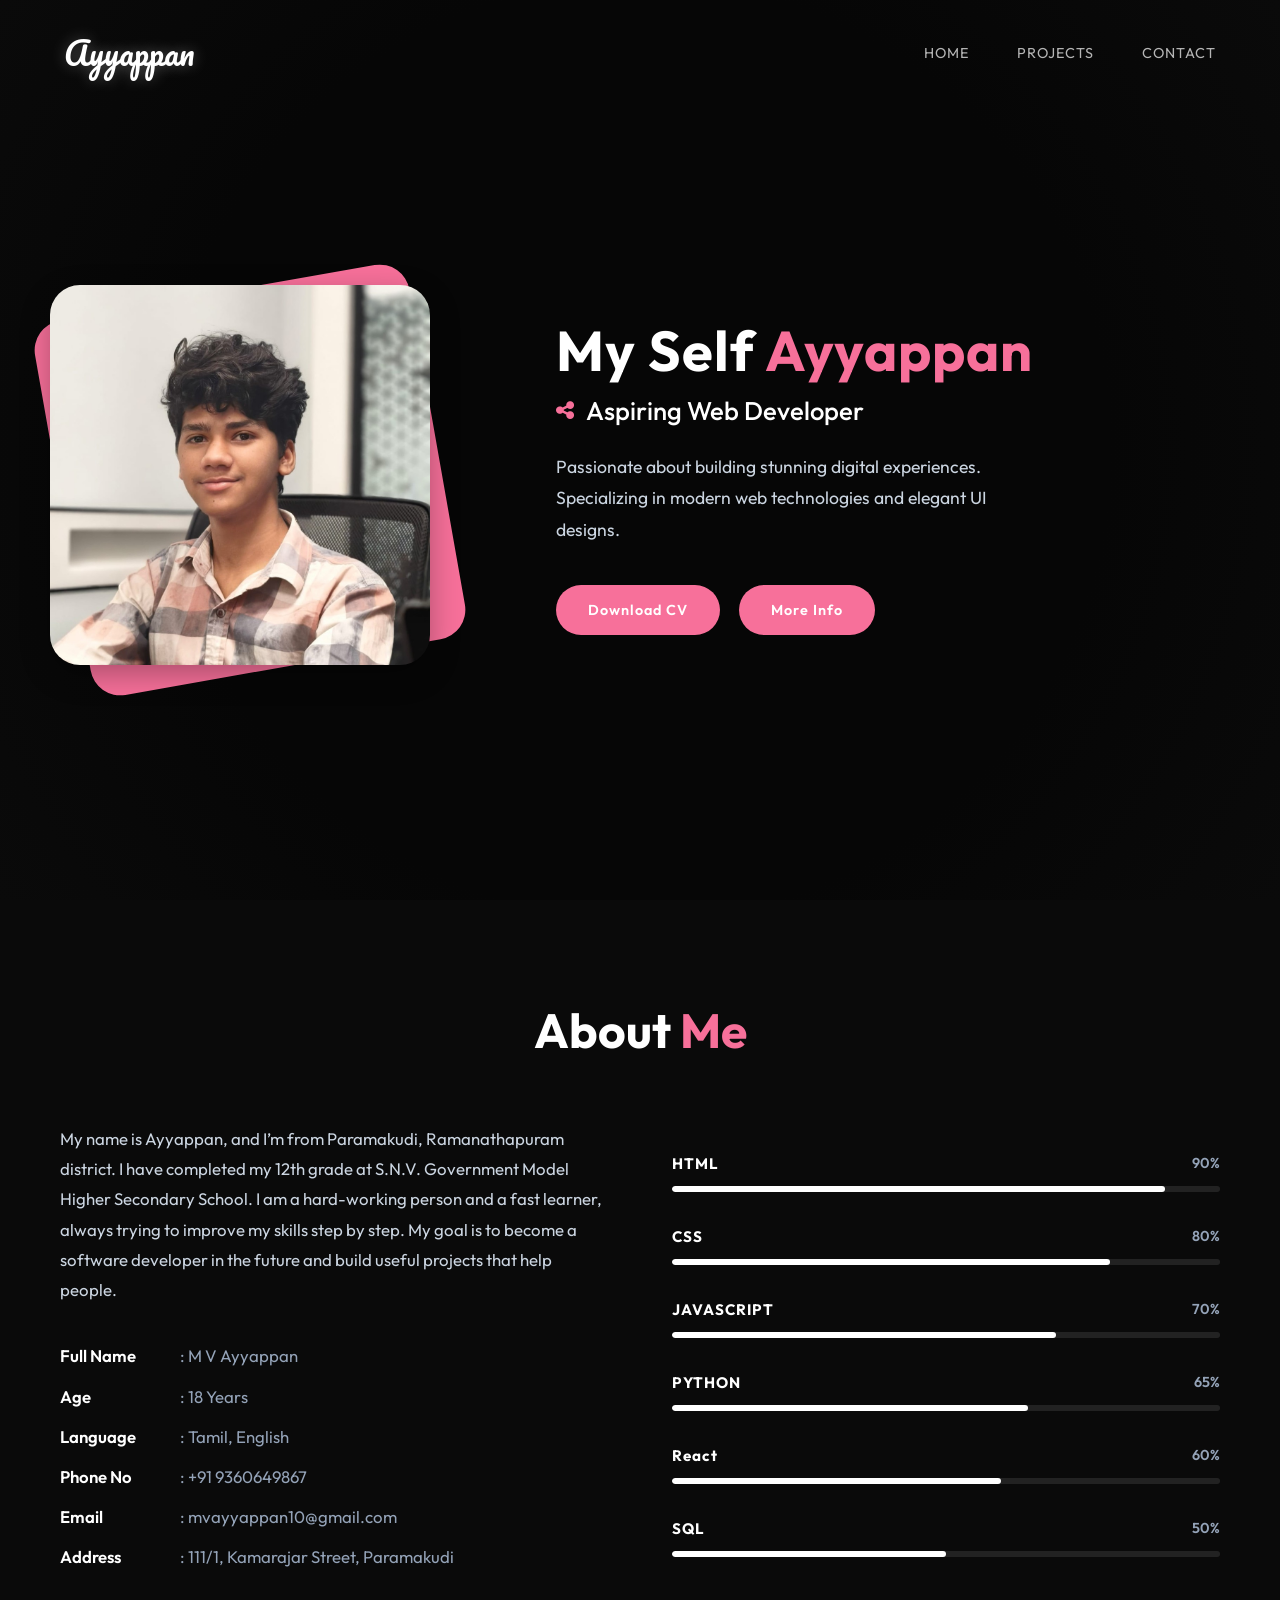
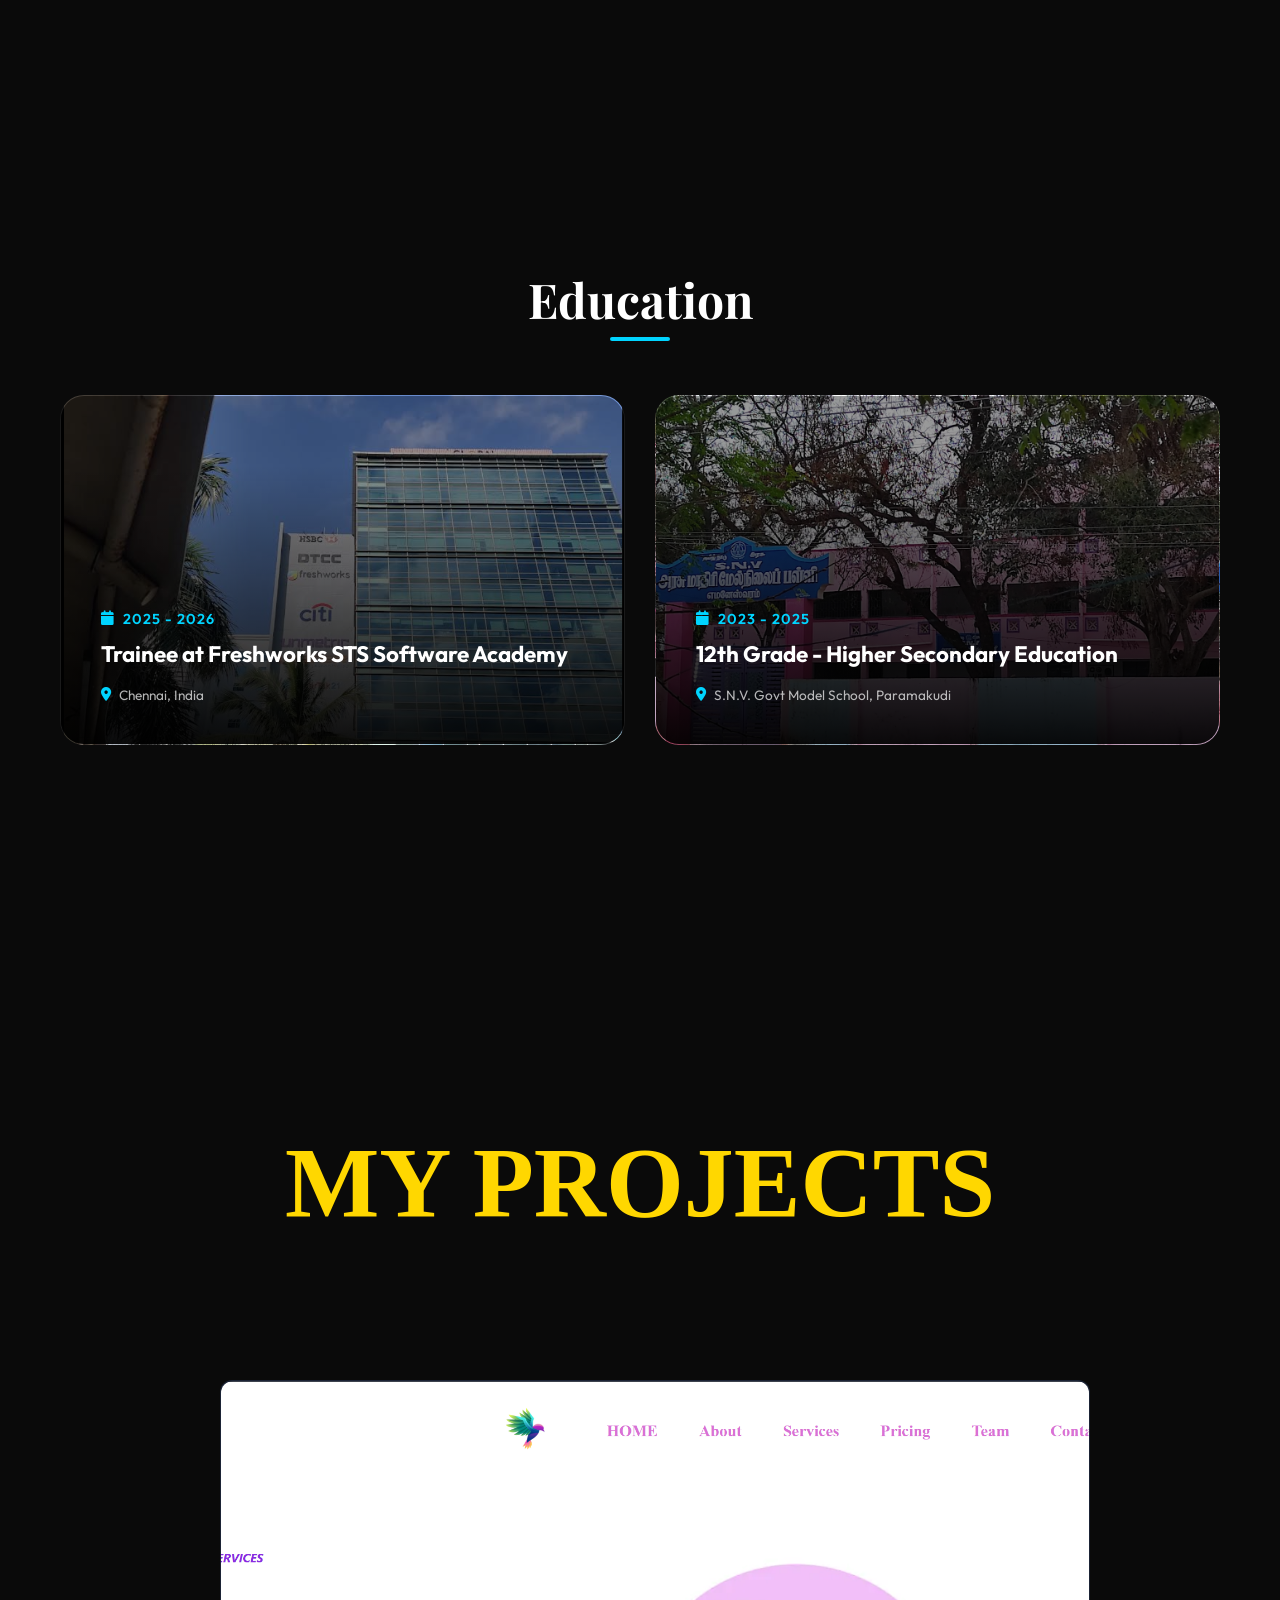
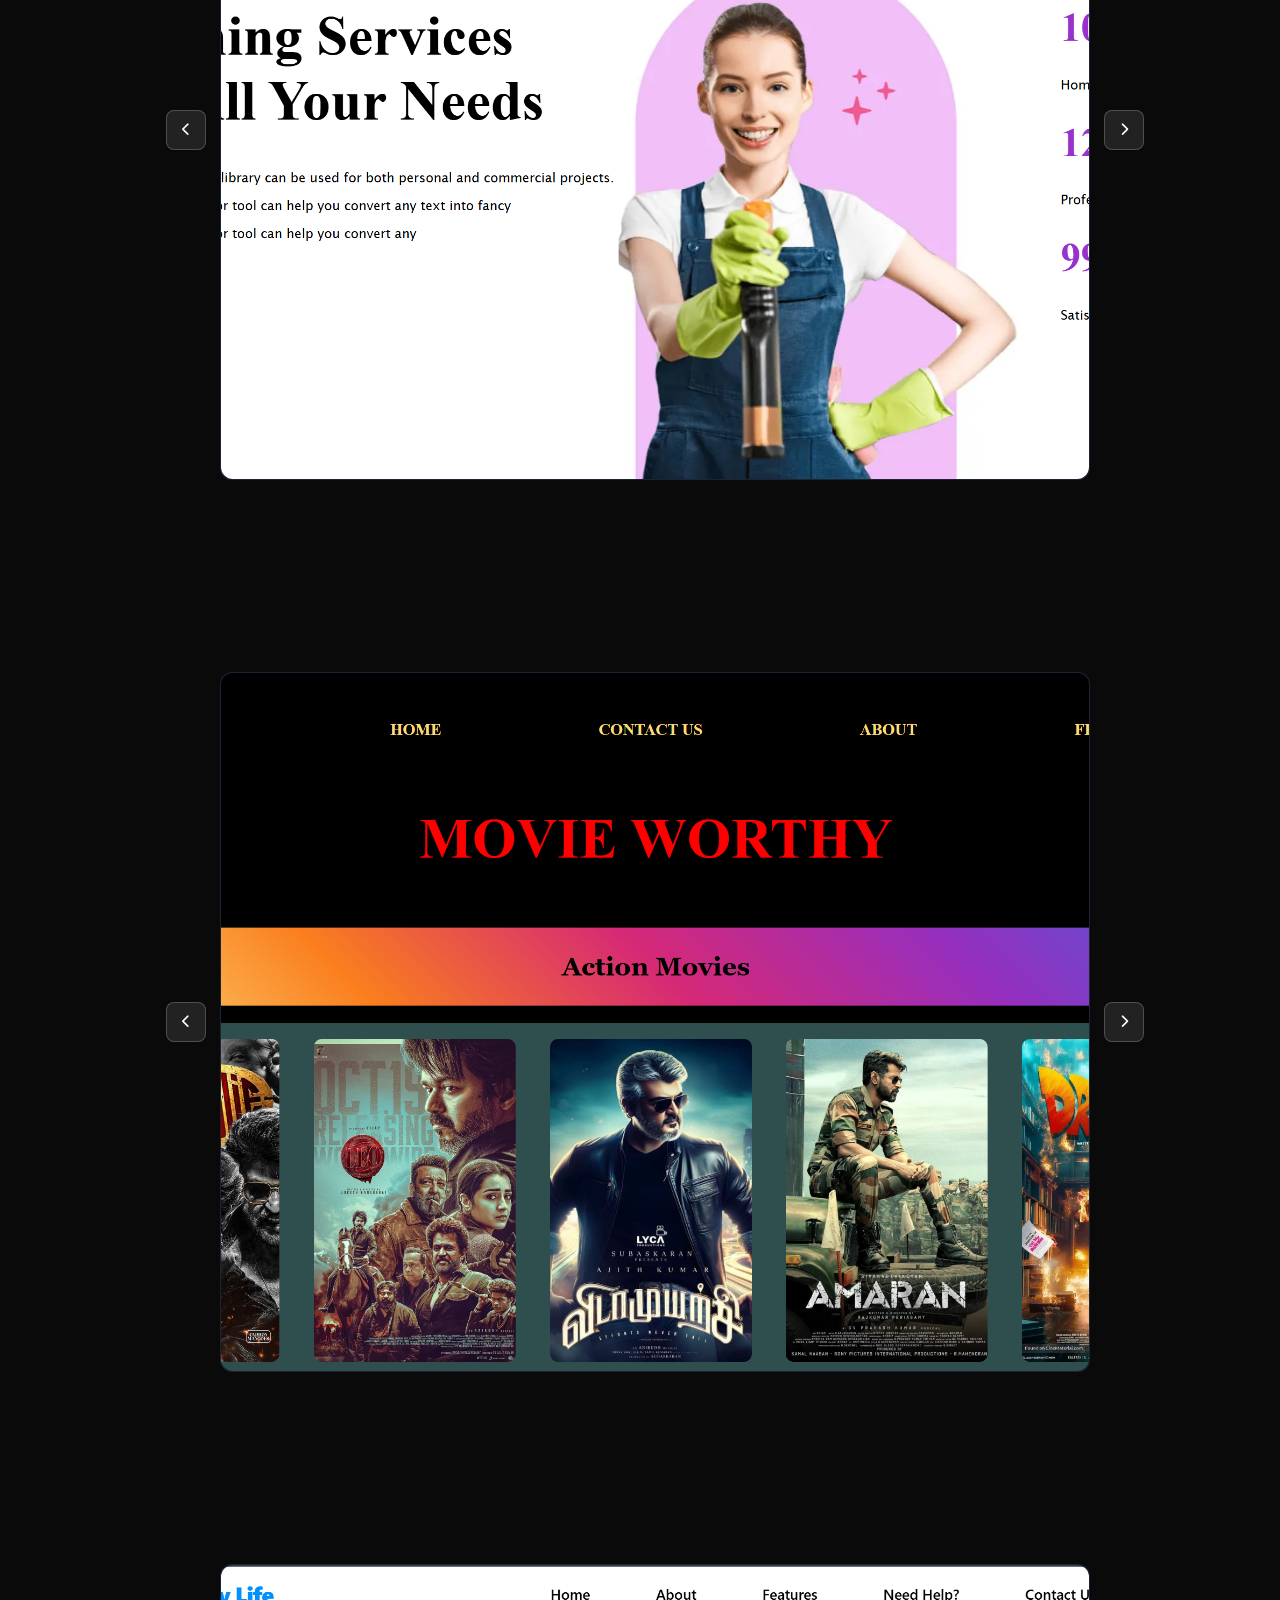
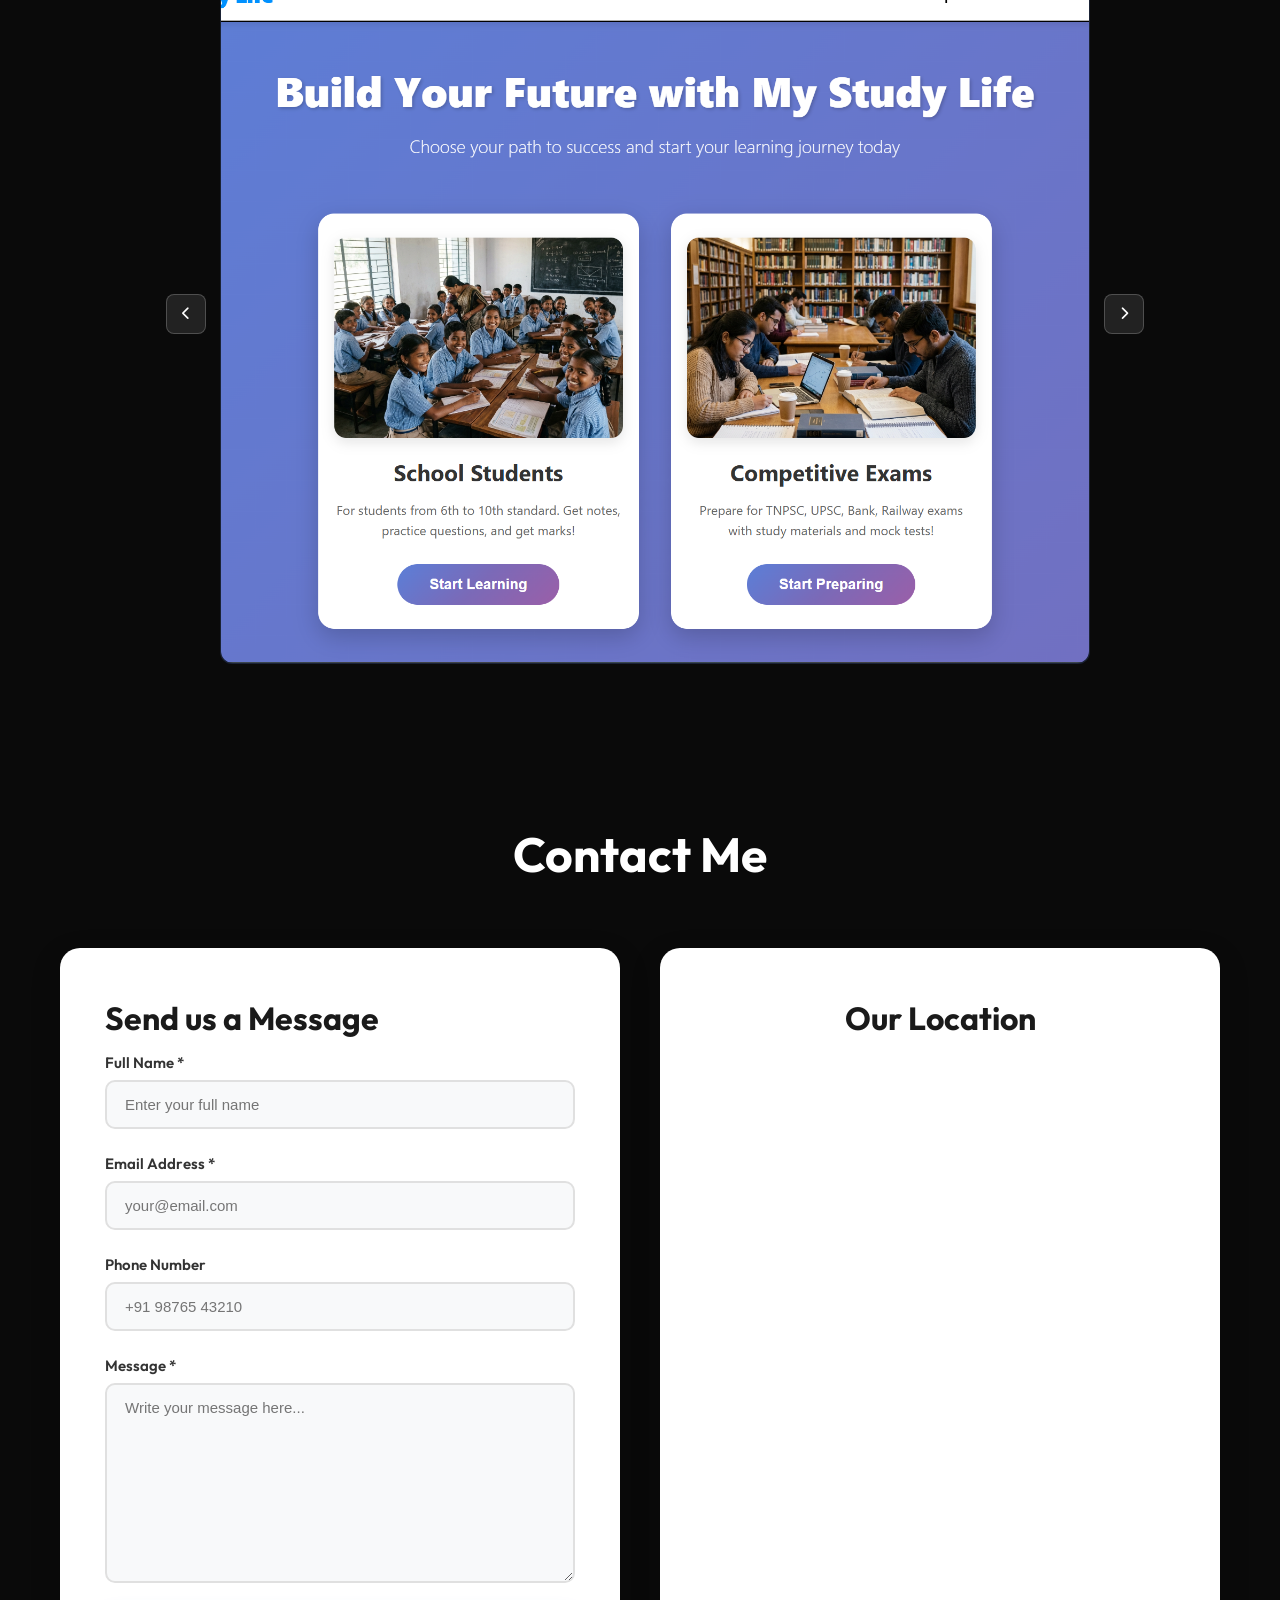
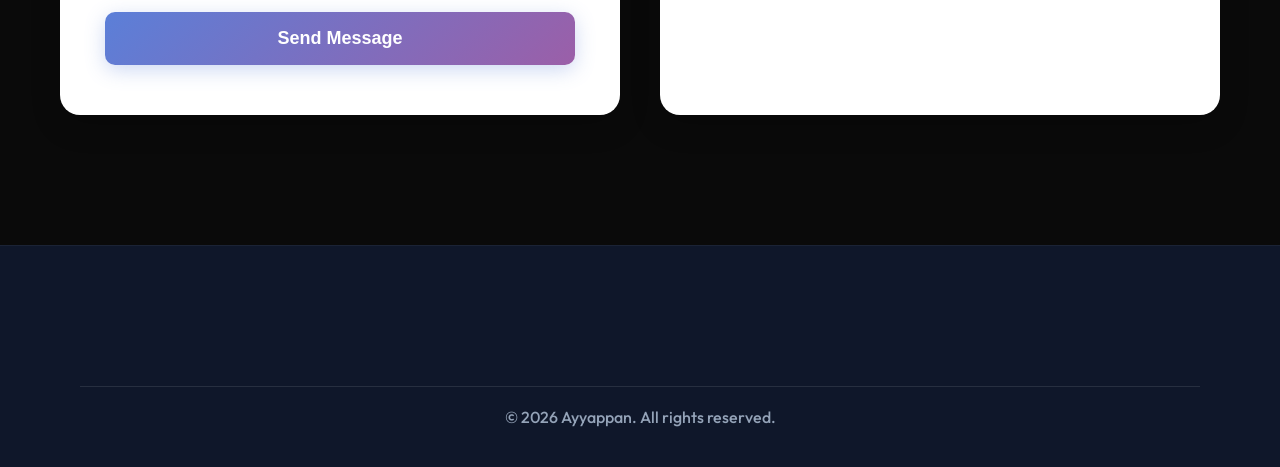
==== index.html @ 41ee1647 "add some photos" ====
<!DOCTYPE html>
<html lang="en">
<head>
    <meta charset="UTF-8">
    <meta name="viewport" content="width=device-width, initial-scale=1.0">
    <title>Ayyappan | Portfolio</title>
    <link rel="icon" href="" style="border-radius: 100%;" >
    <link rel="stylesheet" href="./css/style.css">
    <link href="https://fonts.googleapis.com/css2?family=Outfit:wght@300;400;700&family=Playfair+Display:ital,wght@0,700;1,700&family=Pacifico&display=swap" rel="stylesheet">
    <link rel="stylesheet" href="https://cdnjs.cloudflare.com/ajax/libs/font-awesome/6.4.2/css/all.min.css">
</head>

<body>
    <nav class="navbar">
        <div class="nav-logo">Ayyappan</div>
        <div class="hamburger" id="hamburger"></div>
        <ul class="nav-links" id="nav-links">
            <li><a href="index.html">Home</a></li>
            <li><a href="#Projects">Projects</a></li>
            <li><a href="#Contact">Contact</a></li>
        </ul>
    </nav>

    <div class="hero-video-container">
        <video autoplay muted loop playsinline class="hero-video-bg">
            <source src="assets/videos/index_backgroud_video.mp4">
        </video>
        <div class="hero-overlay"></div>
    </div>


    <main class="content">
        <div class="hero">
            <div class="hero-container">
                <div class="hero-image-col">
                    <div class="image-frame">
                        <div class="frame-backdrop"></div>
                        <img src="assets/images/Ayyappan1.jpeg" alt="Profile" class="hero-profile-img">
                    </div>
                </div>
                <div class="hero-text-col">
                    <h1 class="hero-title">My Self <span class="highlight">Ayyappan</span></h1>
                    <h2 class="hero-subtitle">
                        <i class="fa-solid fa-share-nodes"></i> Aspiring Web Developer
                    </h2>
                    <p class="hero-desc">
                        Passionate about building stunning digital experiences. Specializing in modern web technologies
                        and elegant UI designs.
                    </p>
                    <div class="hero-actions">
                        <a href="./assets/files/Ayyappan_Resume.pdf" target="_blank" download="Ayyappan_Resume_CV"
                            class="btn btn-pink">Download CV</a>
                        <a href="#about" class="btn btn-pink">More Info</a>
                    </div>
                </div>
            </div>
        </div>
    </main>

    <section id="about" class="about-section">
        <div class="container custom-container">
            <h2 class="section-title text-center">About <span class="highlight">Me</span></h2>

            <div class="about-content-grid">
                <!-- Left Column -->
                <div class="about-left">
                    <p class="about-desc">
                        My name is Ayyappan, and I’m from Paramakudi, Ramanathapuram district. I have completed my 12th
                        grade at S.N.V. Government Model Higher Secondary School. I am a hard-working person and a fast
                        learner, always trying to improve my skills step by step. My goal is to become a software
                        developer in the future and build useful projects that help people.
                    </p>

                    <ul class="personal-info">
                        <li><strong>Full Name</strong><span>: M V Ayyappan</span></li>
                        <li><strong>Age</strong><span>: 18 Years</span></li>
                        <li><strong>Language</strong><span>: Tamil, English</span></li>
                        <li><strong>Phone No</strong><span>: +91 9360649867</span></li>
                        <li><strong>Email</strong><span>: mvayyappan10@gmail.com</span></li>
                        <li><strong>Address</strong><span>: 111/1, Kamarajar Street, Paramakudi</span></li>
                    </ul>
                </div>

                <!-- Right Column (Progress Bars) -->
                <div class="about-right">
                    <div class="progress-box">
                        <div class="progress-top">
                            <span class="skill-name">HTML</span>
                            <span class="skill-pct">90%</span>
                        </div>
                        <div class="progress-bar-bg">
                            <div class="progress-bar-fill" style="width: 90%;"></div>
                        </div>
                    </div>

                    <div class="progress-box">
                        <div class="progress-top">
                            <span class="skill-name">CSS</span>
                            <span class="skill-pct">80%</span>
                        </div>
                        <div class="progress-bar-bg">
                            <div class="progress-bar-fill" style="width: 80%;"></div>
                        </div>
                    </div>

                    <div class="progress-box">
                        <div class="progress-top">
                            <span class="skill-name">JAVASCRIPT</span>
                            <span class="skill-pct">70%</span>
                        </div>
                        <div class="progress-bar-bg">
                            <div class="progress-bar-fill" style="width: 70%;"></div>
                        </div>
                    </div>

                    <div class="progress-box">
                        <div class="progress-top">
                            <span class="skill-name">PYTHON</span>
                            <span class="skill-pct">65%</span>
                        </div>
                        <div class="progress-bar-bg">
                            <div class="progress-bar-fill" style="width: 65%;"></div>
                        </div>
                    </div>

                    <div class="progress-box">
                        <div class="progress-top">
                            <span class="skill-name">React</span>
                            <span class="skill-pct">60%</span>
                        </div>
                        <div class="progress-bar-bg">
                            <div class="progress-bar-fill" style="width: 60%;"></div>
                        </div>
                    </div>

                    <div class="progress-box">
                        <div class="progress-top">
                            <span class="skill-name">SQL</span>
                            <span class="skill-pct">50%</span>
                        </div>
                        <div class="progress-bar-bg">
                            <div class="progress-bar-fill" style="width: 50%;"></div>
                        </div>
                    </div>
                </div>
            </div>
        </div>
    </section>



    <section id="education" class="education-section">
        <div class="container footer-container">
            <h2 class="section-title">Education</h2>
            <div class="education-grid">

                <div class="edu-card" style="background-image: url('assets/images/Screenshot\ 2026-01-21\ 221135.png')">
                    <div class="edu-content">
                        <div class="edu-date"><i class="fa-solid fa-calendar"></i> 2025 - 2026</div>
                        <h3 class="edu-title">Trainee at Freshworks STS Software Academy</h3>
                        <div class="edu-location"><i class="fa-solid fa-location-dot"></i> Chennai, India</div>
                    </div>
                </div>

                <div class="edu-card" style="background-image: url('assets/images/snv.webp')">
                    <div class="edu-content">
                        <div class="edu-date"><i class="fa-solid fa-calendar"></i> 2023 - 2025</div>
                        <h3 class="edu-title">12th Grade - Higher Secondary Education</h3>
                        <div class="edu-location"><i class="fa-solid fa-location-dot"></i> S.N.V. Govt Model School,
                            Paramakudi</div>
                    </div>
                </div>
            </div>
        </div>
        </div>
    </section>

    <main id="Projects" class="content">
        <section class="projects-hero">
            <h1 class="name">MY PROJECTS</h1>
        </section>

        <section class="projects-grid-section">
            <div class="container footer-container">
                <div class="projects-grid">



                    <div class="project-card" data-project-id="cleaning">
                        <div class="project-image-container">
                            <div class="carousel-wrapper">
                                <img src="./assets/images/cleaner1.png" alt="Cleaning Service"
                                    class="project-img active">
                                <img src="./assets/images/cleaner2.png" alt="Alt 1" class="project-img">
                                <img src="./assets/images/cleaner3.png" alt="Alt 1" class="project-img">
                            </div>
                        </div>
                        <button class="carousel-btn prev" onclick="moveCarousel('cleaning', -1)"><i
                                class="fa-solid fa-chevron-left"></i></button>
                        <button class="carousel-btn next" onclick="moveCarousel('cleaning', 1)"><i
                                class="fa-solid fa-chevron-right"></i></button>
                        <div class="project-hover-info">
                            <h3>Cleaning Service</h3>
                            <pre class="description">
Beresin Cleaning Services is a premium professional cleaning platform designed to provide reliable, high-quality 
maintenance solutions for homeowners and commercial businesses.

The platform features a structured set of public pages including Home, About Us, Services, Pricing, Our Team, and Contact, 
all designed to guide the user from discovery to booking.

Service System:  Residential Cleaning, Commercial Solutions, Expert Staff

Pricing & Plans: Basic Cleaning: $350, Pro Cleaning: $650Deluxe, Cleaning: $950

Trust & Social Proof: Experience Tracking,Team Transparency,Testimonials.

Engagement & Conversion: Newsletter,Contact Interface,Trusted Network. 

Target Clients: Homeowners, Businesses,Busy Professionals.

</pre>


                            <div class="project-links">
                                <a href="https://mvayyappan.github.io/Static-Cleaner-site/" target="_blank"><i
                                        class="fa-solid fa-eye"></i> View</a>
                                <a href="https://github.com/mvayyappan/Static-Cleaner-site.git" target="_blank"><i
                                        class="fa-brands fa-github"></i> GitHub</a>
                            </div>
                        </div>
                    </div>






                    <div class="project-card" data-project-id="movie">
                        <div class="project-image-container">
                            <div class="carousel-wrapper">
                                <img src="./assets/images/movie1.png" alt="Movie Review" class="project-img active">
                                <img src="./assets/images/movie2.png" alt="Alt 1" class="project-img">
                                <img src="./assets/images/movie3.png" alt="Alt 1" class="project-img">
                                <img src="./assets/images/movie4.png" alt="Alt 1" class="project-img">
                            </div>
                        </div>
                        <button class="carousel-btn prev" onclick="moveCarousel('movie', -1)"><i
                                class="fa-solid fa-chevron-left"></i></button>
                        <button class="carousel-btn next" onclick="moveCarousel('movie', 1)"><i
                                class="fa-solid fa-chevron-right"></i></button>
                        <div class="project-hover-info">
                            <h3>Movie Review</h3>
                            <pre class="description">Smart Preview System: High-performance "Poster-to-Trailer" transition. Hovering over any movie
card smoothly reveals an auto-playing video trailer using custom CSS transitions.

Integrated Music Jukebox: Each genre section features a curated audio player system, allowing
users to listen to popular OSTs and theme music while browsing.

Screen Explore (Detail Pages): Every movie has a dedicated page containing,
Cinematic Metadata: Year, Runtime, Genre, Director, Cast, and IMDb ratings.
Unified Media Player: A dual-player setup featuring both high-definition local .mp4 trailers and YouTube API embeds.
Plot Insights: Detailed narrative summaries for deep-dive exploration.

Category Architecture:
Action: High-octane blockbusters (Coolie, Leo).
Motivational: Inspiring real-life and fictional stories (Vaazhai, MS Dhoni).
God: Mythological and spiritual epics (Kalki, Ram Setu).
Love: Romance and emotional dramas (Raja Rani, Joe).
Thrilling: Suspense and crime thrillers (Pushpa 2, Thunivu).
Friendship: Relatable stories of bond and brotherhood ( Manjummel Boys, 96).
Horror: Supernatural and psychological thrillers (Demonte Colony 2, Aranmanai).
</pre>

                            <div class="project-links">
                                <a href="https://mvayyappan.github.io/Movie_Review_Website/" target="_blank"><i
                                        class="fa-solid fa-eye"></i> View</a>
                                <a href="https://github.com/mvayyappan/Movie_Review_Website.git" target="_blank"><i
                                        class="fa-brands fa-github"></i> GitHub</a>
                            </div>
                        </div>
                    </div>



                    <div class="project-card" data-project-id="study">
                        <div class="project-image-container">
                            <div class="carousel-wrapper">
                                <img src="./assets/images/mystudy1.png" alt="My Study Life"
                                    class="project-img active">
                                <img src="./assets/images/mystudy2.png" alt="Alt 1" class="project-img">
                                <img src="./assets/images/mystudy3.png" alt="Alt 1" class="project-img">
                                <img src="./assets/images/mystudy4.png" alt="Alt 1" class="project-img">
                            </div>
                        </div>
                        <button class="carousel-btn prev" onclick="moveCarousel('study', -1)"><i
                                class="fa-solid fa-chevron-left"></i></button>
                        <button class="carousel-btn next" onclick="moveCarousel('study', 1)"><i
                                class="fa-solid fa-chevron-right"></i></button>
                        <div class="project-hover-info">
                            <h3>My Study Life</h3>
                            <pre class="description">My Study Life is a comprehensive educational technology platform designed to serve
competitive exam aspirants preparing for government exams like TNPSC,SSC,Railway,Banking.

The platform has structured public pages like Home, About, Contact, and secure Login/Signup.
Welcome page for authenticated users, Quick access to all exam preparation paths.

Quiz System: Quiz Selection with filter functionality, Interactive quiz interface with timer,
Multiple choice questions with answer submission, Results dashboard showing score and accuracy.

Notes System: Create, edit,and delete notes,Color-coded notes, Search and filter functionality.

E-Books: Download 1st to 12th Standard School Books, All 3 Terms, Tamil & English Medium

Profile & Progress Tracking: Account settings and password management,
showing: Quizzes taken ,Average score, Overall accuracy,Current streak

Competitive Exam Aspirants - Preparation for:
TNPSC (Tamil Nadu Public Service Commission) - Groups 1, 2, 4
SSC (Staff Selection Commission) - CGL, CHSL, MTS
Bank Exams - PO/MT, SO, Clerk positions
Railway Exams - Grades A, B, C, D</pre>
                            <div class="project-links">
                                <a href="https://mvayyappan.github.io/Full-Stack--My-Study-Life/" target="_blank"><i
                                        class="fa-solid fa-eye"></i> View</a>
                                <a href="https://github.com/mvayyappan/Full-Stack--My-Study-Life.git" target="_blank"><i
                                        class="fa-brands fa-github"></i> GitHub</a>
                            </div>
                        </div>
                    </div>

                </div>
            </div>
        </section>
    </main>

    

    <div id="Contact" class="container">
        <h2 class="section-title text-center">Contact Me</h2>
        <div class="contact-grid">

            <div class="contact-form-section">
                <h2 class="form-title">Send us a Message</h2>

                <div id="alertBox" class="alert"></div>

                <form id="contactForm">
                    <div class="form-group">
                        <label>Full Name *</label>
                        <input type="text" id="name" placeholder="Enter your full name" required>
                    </div>

                    <div class="form-group">
                        <label>Email Address *</label>
                        <input type="email" id="email" placeholder="your@email.com" required>
                    </div>

                    <div class="form-group">
                        <label>Phone Number</label>
                        <input type="tel" id="phone" placeholder="+91 98765 43210">
                    </div>

                    <div class="form-group">
                        <label>Message *</label>
                        <textarea id="message" placeholder="Write your message here..." required></textarea>
                    </div>

                    <button type="submit" class="submit-btn">Send Message</button>
                </form>
            </div>

            <div class="map-section">
                <h2 class="map-title">Our Location</h2>
                <div class="mapouter">
                    <div class="gmap_canvas"><iframe class="gmap_iframe" width="100%" frameborder="0" scrolling="no"
                            marginheight="0" marginwidth="0"
                            src="https://maps.google.com/maps?width=1233&amp;height=673&amp;hl=en&amp;q=paramakudi&amp;t=&amp;z=11&amp;ie=UTF8&amp;iwloc=B&amp;output=embed"></iframe></div>
                </div>
            </div>

        </div>

    </div>

    <footer class="main-footer">
        <div class="footer-container">
            <div class="footer-bottom" style="justify-content: center; gap: 0; padding-top: 20px;">
                <div class="copyright">
                    &copy; 2026 Ayyappan. All rights reserved.
        </div>
    </footer>

    <script>
        // Hamburger Menu Toggle
        const hamburger = document.getElementById('hamburger');
        const navLinks = document.getElementById('nav-links');

        if (hamburger) {
            hamburger.addEventListener('click', () => {
                hamburger.classList.toggle('active');
                navLinks.classList.toggle('active');
            });

            // Close menu when a link is clicked
            navLinks.querySelectorAll('a').forEach(link => {
                link.addEventListener('click', () => {
                    hamburger.classList.remove('active');
                    navLinks.classList.remove('active');
                });
            });
        }

        // Navbar scroll detection
        document.addEventListener('DOMContentLoaded', () => {
            const navbar = document.querySelector('.navbar');
            if (navbar) {
                window.addEventListener('scroll', () => {
                    if (window.scrollY > 50) {
                        navbar.classList.add('scrolled');
                    } else {
                        navbar.classList.remove('scrolled');
                    }
                });
            }
        });


        function moveCarousel(projectId, direction) {
    const card = document.querySelector(`.project-card[data-project-id="${projectId}"]`);
    if (!card) return;

    const images = card.querySelectorAll('.project-img');
    let currentIndex = -1;

    // Find current active index
    images.forEach((img, index) => {
        if (img.classList.contains('active')) {
            currentIndex = index;
        }
    });

    if (currentIndex === -1) return;

    // Remove active from current
    images[currentIndex].classList.remove('active');

    // Calculate new index
    let newIndex = currentIndex + direction;
    if (newIndex >= images.length) newIndex = 0;
    if (newIndex < 0) newIndex = images.length - 1;

    // Add active to new
    images[newIndex].classList.add('active');
}

// Navbar scroll detection
document.addEventListener('DOMContentLoaded', () => {
    const navbar = document.querySelector('.navbar');
    if (navbar) {
        window.addEventListener('scroll', () => {
            if (window.scrollY > 50) {
                navbar.classList.add('scrolled');
            } else {
                navbar.classList.remove('scrolled');
            }
        });
    }
});

// Navbar scroll detection
document.addEventListener('DOMContentLoaded', () => {
    const navbar = document.querySelector('.navbar');
    if (navbar) {
        window.addEventListener('scroll', () => {
            if (window.scrollY > 50) {
                navbar.classList.add('scrolled');
            } else {
                navbar.classList.remove('scrolled');
            }
        });
    }
});

    </script>
</body>

</html>
---- css/style.css ----
﻿* {
    margin: 0;
    padding: 0;
    box-sizing: border-box;
}

body {
    background-color: #0a0a0a;
    color: #ffffff;
    font-family: 'Outfit', sans-serif;
    overflow-x: hidden;
    overflow-y: auto;
    min-height: 100vh;
}

.navbar {
    position: fixed;
    top: 0;
    left: 0;
    width: 100%;
    display: flex;
    justify-content: space-between;
    align-items: center;
    padding: 1.5rem 4rem;
    z-index: 100;
    background: transparent;
    border-bottom: 1px solid transparent;
    transition: all 0.4s ease;
}

.navbar.scrolled {
    background: rgba(10, 10, 10, 0.85);
    backdrop-filter: blur(10px);
    -webkit-backdrop-filter: blur(10px);
    border-bottom: 1px solid rgba(255, 255, 255, 0.05);
    padding: 1rem 4rem;
}

.nav-logo {
    font-family: 'Pacifico', cursive;
    font-size: 2rem;
    font-weight: 400;
    color: #ffffff;
    text-shadow: 0 0 15px rgba(255, 255, 255, 0.3);
}

.nav-links {
    display: flex;
    list-style: none;
    gap: 3rem;
}

.nav-links a {
    text-decoration: none;
    color: rgba(255, 255, 255, 0.7);
    font-size: 0.9rem;
    font-weight: 400;
    letter-spacing: 1px;
    text-transform: uppercase;
    transition: all 0.3s ease;
}

.nav-links a:hover {
    color: #ffffff;
    text-shadow: 0 0 10px rgba(255, 255, 255, 0.5);
}

/* Hamburger Menu */
.hamburger {
    display: none;
    flex-direction: column;
    cursor: pointer;
    gap: 6px;
}

.hamburger span {
    width: 25px;
    height: 3px;
    background: #ffffff;
    border-radius: 2px;
    transition: all 0.3s ease;
}

.hamburger.active span:nth-child(1) {
    transform: rotate(45deg) translate(10px, 10px);
}

.hamburger.active span:nth-child(2) {
    opacity: 0;
}

.hamburger.active span:nth-child(3) {
    transform: rotate(-45deg) translate(7px, -7px);
}

.hamburger.active+.nav-links {
    display: flex;
    flex-direction: column;
}

@media (max-width: 768px) {
    .hamburger {
        display: flex;
    }

    .nav-links {
        position: absolute;
        top: 100%;
        left: 0;
        width: 100%;
        flex-direction: column;
        background: rgba(10, 10, 10, 0.95);
        border-bottom: 1px solid rgba(255, 255, 255, 0.1);
        padding: 2rem 0;
        gap: 0;
        display: none;
    }

    .nav-links.active {
        display: flex;
    }

    .nav-links li {
        padding: 0.8rem 2rem;
        border-bottom: 1px solid rgba(255, 255, 255, 0.05);
    }

    .nav-links a {
        font-size: 0.85rem;
    }

    .navbar {
        padding: 1rem 1.5rem;
    }

    .nav-logo {
        font-size: 1.5rem;
    }
}

/* Video Background */
.hero-video-container {
    position: absolute;
    top: 0;
    left: 0;
    width: 100%;
    height: 100vh;
    z-index: 0;
    overflow: hidden;
}

.hero-video-bg {
    position: absolute;
    top: 50%;
    left: 50%;
    transform: translate(-50%, -50%);
    min-width: 100%;
    min-height: 100%;
    width: auto;
    height: auto;
    object-fit: cover;
}

.hero-overlay {
    position: absolute;
    top: 0;
    left: 0;
    width: 100%;
    height: 100%;
    background: radial-gradient(circle, transparent 60%, #0a0a0a 100%),
        rgba(0, 0, 0, 0.4);
}

/* Content */
.content {
    position: relative;
    z-index: 10;
    width: 100%;
}

.hero {
    min-height: 100vh;
    display: flex;
    justify-content: center;
    align-items: center;
    padding: 2rem;
    opacity: 0;
    transform: translateY(30px);
    animation: fadeInUp 1.2s cubic-bezier(0.2, 0.8, 0.2, 1) forwards;
}

/* Custom Hero Template Styles */
.hero-container {
    display: flex;
    align-items: center;
    justify-content: center;
    gap: 6rem;
    max-width: 1200px;
    width: 100%;
    margin: 0 auto;
    padding-top: 50px;
    text-align: left;
}

.hero-image-col {
    flex: 1;
    display: flex;
    justify-content: center;
    align-items: center;
    position: relative;
    max-width: 400px;
}

.image-frame {
    position: relative;
    width: 380px;
    height: 380px;
}

.frame-backdrop {
    position: absolute;
    top: 5px;
    left: 10px;
    width: 100%;
    height: 100%;
    background: #f7709a;
    border-radius: 30px;
    transform: rotate(-10deg);
    z-index: 1;
    transition: transform 0.4s ease;
}

.hero-profile-img {
    position: relative;
    width: 100%;
    height: 100%;
    object-fit: cover;
    border-radius: 30px;
    z-index: 2;
    background: #e2f0fb;
    box-shadow: 0 10px 30px rgba(0, 0, 0, 0.3);
}

.hero-text-col {
    flex: 1;
    color: #fff;
    padding-left: 20px;
}

.hero-title {
    font-size: 3.5rem;
    font-weight: 700;
    margin-bottom: 0.5rem;
    color: #fff;
    letter-spacing: 1px;
}

.hero-title .highlight {
    color: #f7709a;
}

.hero-subtitle {
    font-size: 1.6rem;
    font-weight: 500;
    margin-bottom: 1.5rem;
    display: flex;
    align-items: center;
    gap: 12px;
}

.hero-subtitle i {
    color: #f7709a;
    font-size: 1.3rem;
}

.hero-desc {
    font-size: 1.1rem;
    color: #cbd5e1;
    line-height: 1.8;
    margin-bottom: 2.5rem;
    max-width: 480px;
}

.hero-actions {
    display: flex;
    gap: 1.2rem;
}

.btn-pink {
    background: #f7709a;
    color: #fff;
    padding: 0.9rem 2.2rem;
    border-radius: 30px;
    font-weight: 600;
    text-decoration: none;
    transition: all 0.3s ease;
    border: none;
    font-size: 1rem;
    letter-spacing: 0.5px;
}

.btn-pink:hover {
    background: #e65c87;
    transform: translateY(-2px);
    box-shadow: 0 5px 15px rgba(247, 112, 154, 0.4);
    color: #fff;
}

@media (max-width: 900px) {
    .hero-container {
        flex-direction: column;
        text-align: center;
        gap: 3rem;
        padding-top: 100px;
    }

    .hero-image-col {
        max-width: 300px;
    }

    .image-frame {
        width: 300px;
        height: 300px;
    }

    .hero-text-col {
        padding-left: 0;
        display: flex;
        flex-direction: column;
        align-items: center;
    }

    .hero-subtitle {
        justify-content: center;
    }

    .hero-title {
        font-size: 2.8rem;
    }
}




.name {
    padding-top: 20px;
    color: gold;
    margin-top: 30px;
}


.name {
    display: block;
    font-size: 100px;
    margin-block-start: 1em;
    margin-block-end: 1em;
    margin-inline-start: 0px;
    margin-inline-end: 0px;
    font-weight: bold;
    unicode-bidi: isolate;
    font-family: Georgia, "Times New Roman", Times, serif;
    font-weight: 10px;
}




.info-card {
    background: rgba(255, 255, 255, 0.05);
    backdrop-filter: blur(15px);
    -webkit-backdrop-filter: blur(15px);
    border: 1px solid rgba(255, 255, 255, 0.1);
    padding: 2.5rem;
    border-radius: 24px;
    box-shadow: 0 20px 50px rgba(0, 0, 0, 0.3);
    border-top: 1px solid rgba(255, 255, 255, 0.2);
    animation: float 6s ease-in-out infinite;
}

.description {
    font-size: 1.1rem;
    line-height: 1.8;
    color: rgba(255, 255, 255, 0.8);
    margin-bottom: 2rem;
}

/* Buttons */
.cta-buttons {
    display: flex;
    gap: 1.5rem;
    justify-content: center;
}

.btn {
    text-decoration: none;
    padding: 1rem 2rem;
    border-radius: 50px;
    font-weight: 600;
    font-size: 0.9rem;
    letter-spacing: 1px;
    transition: all 0.4s cubic-bezier(0.2, 0.8, 0.2, 1);
    position: relative;
    overflow: hidden;
}

.btn-primary {
    background: #ffffff;
    color: #0a0a0a;
}

.btn-primary:hover {
    transform: scale(1.05);
    box-shadow: 0 0 30px rgba(255, 255, 255, 0.4);
}

.btn-secondary {
    border: 1px solid rgba(255, 255, 255, 0.1);
    color: #ffffff;
    background: rgba(255, 255, 255, 0.05);
}

.btn-secondary:hover {
    background: #ffffff;
    color: #0a0a0a;
    transform: scale(1.05);
}

/* Scroll Indicator */
.scroll-indicator {
    position: absolute;
    bottom: 2rem;
    left: 50%;
    transform: translateX(-50%);
    opacity: 0.6;
}

.mouse {
    width: 30px;
    height: 50px;
    border: 2px solid #ffffff;
    border-radius: 20px;
    position: relative;
}

.mouse::before {
    content: '';
    width: 4px;
    height: 8px;
    background: #ffffff;
    position: absolute;
    left: 50%;
    top: 10px;
    transform: translateX(-50%);
    border-radius: 2px;
    animation: scroll 2s infinite;
}

footer {
    background: #0f172a;
    border-top: 1px solid rgba(255, 255, 255, 0.05);
    color: white;
    padding: 80px 0 40px;
    z-index: 10;
    position: relative;
    font-family: 'Outfit', sans-serif;
}

.footer-container {
    max-width: 1200px;
    margin: 0 auto;
    padding: 0 40px;
}

.footer-main-grid {
    display: grid;
    grid-template-columns: repeat(auto-fit, minmax(280px, 1fr));
    gap: 60px;
    margin-bottom: 60px;
}

.footer-column h3 {
    font-size: 24px;
    font-weight: 700;
    margin-bottom: 25px;
    color: white;
    position: relative;
}

.footer-column ul {
    list-style: none;
    padding: 0;
}

.footer-column ul li {
    margin-bottom: 15px;
}

.footer-column ul li a {
    color: #94a3b8;
    text-decoration: none;
    transition: color 0.3s;
    font-size: 16px;
}

.footer-column ul li a:hover {
    color: white;
}

.contact-info {
    display: grid;
    gap: 15px;
    color: #94a3b8;
}

.contact-info div {
    display: flex;
    align-items: center;
    gap: 15px;
    font-size: 16px;
}

.contact-info i {
    width: 20px;
    font-size: 18px;
}

.contact-info .fa-location-dot {
    color: #ff4d4d;
}

.contact-info .fa-phone {
    color: #3b82f6;
}

.contact-info .fa-envelope {
    color: #a855f7;
}

.social-icons-footer {
    display: flex;
    gap: 15px;
    margin-top: 30px;
}

.social-icons-footer a {
    width: 42px;
    height: 42px;
    background: #ff8c42;
    border-radius: 50%;
    display: flex;
    align-items: center;
    justify-content: center;
    color: white;
    text-decoration: none;
    transition: all 0.3s ease;
    font-size: 1.1rem;
}

.social-icons-footer a:hover {
    transform: translateY(-5px);
    background: #e67e3a;
    color: #ffffff;
}

.newsletter-box p {
    color: #94a3b8;
    margin-bottom: 25px;
    line-height: 1.6;
    font-size: 16px;
}

.newsletter-form {
    display: flex;
    background: #ffffff;
    padding: 6px;
    border-radius: 12px;
    max-width: 420px;
}

.newsletter-form input {
    flex: 1;
    border: none;
    padding: 12px 18px;
    font-size: 1rem;
    outline: none;
    background: transparent;
    color: #333333;
}

.newsletter-form button {
    background-color: #ff8c42;
    color: #ffffff;
    border: none;
    padding: 12px 28px;
    font-weight: 700;
    cursor: pointer;
    border-radius: 10px;
    transition: all 0.3s ease;
}

.newsletter-form button:hover {
    background-color: #ff7b25;
}

.footer-bottom {
    border-top: 1px solid rgba(255, 255, 255, 0.1);
    margin-top: 60px;
    padding-top: 30px;
    display: flex;
    align-items: center;
    gap: 20px;
}

.back-to-top {
    width: 45px;
    height: 45px;
    background-color: #ff8c42;
    color: white;
    border: none;
    border-radius: 10px;
    display: flex;
    align-items: center;
    justify-content: center;
    cursor: pointer;
    font-size: 1.2rem;
    transition: all 0.3s ease;
}

.back-to-top:hover {
    transform: translateY(-5px);
    background-color: #ff7b25;
}

.copyright {
    color: #94a3b8;
    font-size: 16px;
    font-weight: 500;
}


@keyframes fadeInUp {
    to {
        opacity: 1;
        transform: translateY(0);
    }
}

@keyframes float {

    0%,
    100% {
        transform: translateY(0);
    }

    50% {
        transform: translateY(-15px);
    }
}

@keyframes scroll {
    0% {
        opacity: 1;
        transform: translate(-50%, 0);
    }

    100% {
        opacity: 0;
        transform: translate(-50%, 20px);
    }
}

/* Responsiveness */
@media (max-width: 768px) {
    .name {
        font-size: 4rem;
    }

    .role {
        font-size: 0.9rem;
        letter-spacing: 3px;
    }

    .content {
        padding: 1rem;
    }

    .info-card {
        padding: 1.5rem;
    }

    .cta-buttons {
        flex-direction: column;
        gap: 1rem;
    }
}

@media (max-width: 480px) {
    .name {
        font-size: 2.5rem;
        font-weight: 700;
        letter-spacing: 0px;
        margin-bottom: 0.5rem;
    }

    .role {
        font-size: 0.75rem;
        letter-spacing: 2px;
        margin-bottom: 1.5rem;
    }

    .hero {
        padding: 1rem 0.5rem;
    }

    .info-card {
        padding: 1rem;
        border-radius: 16px;
    }

    .description {
        font-size: 0.9rem !important;
        line-height: 1.6;
    }

    .cta-buttons {
        flex-direction: column;
        gap: 0.8rem;
    }

    .btn {
        padding: 0.75rem 1.5rem;
        font-size: 0.8rem;
        letter-spacing: 0.5px;
    }

    .section-title {
        font-size: 2rem !important;
    }

    .footer-container {
        padding: 0 20px !important;
    }
}

/* About Me Section Layout */
.about-section {
    padding: 100px 0;
    position: relative;
    z-index: 10;
}

.custom-container {
    max-width: 1200px;
    margin: 0 auto;
    padding: 0 40px;
}

.text-center {
    text-align: center;
    width: 100%;
}

.section-title.text-center {
    font-size: 3rem;
    font-weight: 700;
    color: #fff;
    margin-bottom: 4rem;
}

.section-title .highlight {
    color: #f7709a;
}

.about-content-grid {
    display: grid;
    grid-template-columns: 1fr 1fr;
    gap: 4rem;
    align-items: center;
}

.about-subtitle {
    font-size: 1.4rem;
    font-weight: 700;
    color: #fff;
    margin-bottom: 1.5rem;
    line-height: 1.4;
    text-transform: uppercase;
    letter-spacing: 0.5px;
}

.about-desc {
    font-size: 1.05rem;
    line-height: 1.8;
    margin-bottom: 2.5rem;
    color: #cbd5e1;
}

.personal-info {
    list-style: none;
    padding: 0;
}

.personal-info li {
    font-size: 1.05rem;
    margin-bottom: 1.2rem;
    display: flex;
}

.personal-info li strong {
    width: 120px;
    color: #fff;
    font-weight: 600;
}

.personal-info li span {
    color: #94a3b8;
}

/* Progress Bars */
.about-right {
    display: flex;
    flex-direction: column;
    gap: 2.2rem;
}

.progress-box {
    width: 100%;
}

.progress-top {
    display: flex;
    justify-content: space-between;
    margin-bottom: 0.8rem;
}

.skill-name {
    font-weight: 700;
    font-size: 0.95rem;
    color: #fff;
    letter-spacing: 1px;
}

.skill-pct {
    font-weight: 600;
    font-size: 0.9rem;
    color: #94a3b8;
}

.progress-bar-bg {
    width: 100%;
    height: 6px;
    background: rgba(255, 255, 255, 0.1);
    border-radius: 10px;
    overflow: hidden;
}

.progress-bar-fill {
    height: 100%;
    background: #fff;
    border-radius: 10px;
    position: relative;
}

@media (max-width: 968px) {
    .about-content-grid {
        grid-template-columns: 1fr;
        gap: 3rem;
    }
}

@media (max-width: 480px) {
    .about-section {
        padding: 50px 0;
    }

    .section-title.text-center {
        font-size: 2.3rem;
        margin-bottom: 2rem;
    }

    .about-subtitle {
        font-size: 1.2rem;
    }

    .about-desc {
        font-size: 0.95rem;
    }

    .personal-info li {
        flex-direction: column;
        gap: 5px;
    }


    }

    .footer-main-grid {
        gap: 40px;
        margin-bottom: 40px;
    }

    .footer-column h3 {
        font-size: 1.2rem;
        margin-bottom: 15px;
    }

    .footer-column ul li {
        margin-bottom: 10px;
    }

    .footer-column ul li a {
        font-size: 0.9rem;
    }

    .contact-info div {
        font-size: 0.9rem;
    }

    .newsletter-form {
        flex-direction: column;
        gap: 8px;
        padding: 8px;
        max-width: 100%;
    }

    .newsletter-form input {
        padding: 10px 12px;
        font-size: 0.9rem;
    }

    .newsletter-form button {
        padding: 10px 20px;
        font-size: 0.9rem;
    }

/* Skills Section */
.skills-section {
    padding: 100px 0;
    position: relative;
    z-index: 10;
}

.skills-section .section-title {
    font-family: 'Playfair Display', serif;
    font-size: 3rem;
    margin-bottom: 3rem;
    color: #ffffff;
    position: relative;
    display: block;
    text-align: center;
}

.skills-section .section-title::after {
    content: '';
    position: absolute;
    bottom: -10px;
    left: 50%;
    transform: translateX(-50%);
    width: 60px;
    height: 4px;
    background: #00d4ff;
    border-radius: 2px;
}

.skills-grid {
    display: grid;
    grid-template-columns: repeat(auto-fit, minmax(250px, 1fr));
    gap: 30px;
    margin-top: 2rem;
}

.skill-category-card {
    text-align: center;
    transition: transform 0.4s ease, border-color 0.4s ease;
    padding: 2.5rem 1.5rem !important;
}

.skill-category-card:hover {
    transform: translateY(-10px);
    border-color: rgba(0, 212, 255, 0.3);
}

.category-icon {
    font-size: 2.5rem;
    color: #00d4ff;
    margin-bottom: 1.5rem;
    text-shadow: 0 0 20px rgba(0, 212, 255, 0.4);
}

.skill-category-card h3 {
    font-size: 1.5rem;
    margin-bottom: 2rem;
    color: #ffffff;
    font-weight: 600;
}

.skill-list {
    list-style: none;
    padding: 0;
    text-align: left;
    display: inline-block;
}

.skill-list li {
    margin-bottom: 1.2rem;
    display: flex;
    align-items: center;
    gap: 12px;
    font-size: 1.1rem;
    color: rgba(255, 255, 255, 0.9);
}

.skill-list li i {
    font-size: 1.4rem;
    color: #00d4ff;
    width: 25px;
    text-align: center;
}

.skill-list li span {
    font-weight: 500;
}

@media (max-width: 768px) {
    .skills-grid {
        grid-template-columns: 1fr;
    }

    .skills-section .section-title {
        font-size: 2.5rem;
    }
}

/* Education Section */
.education-section {
    padding: 100px 0;
    position: relative;
    z-index: 10;
}

.education-section .section-title {
    font-family: 'Playfair Display', serif;
    font-size: 3rem;
    margin-bottom: 4rem;
    color: #ffffff;
    position: relative;
    display: block;
    text-align: center;
}

.education-section .section-title::after {
    content: '';
    position: absolute;
    bottom: -10px;
    left: 50%;
    transform: translateX(-50%);
    width: 60px;
    height: 4px;
    background: #00d4ff;
    border-radius: 2px;
}

.education-grid {
    display: grid;
    grid-template-columns: repeat(auto-fit, minmax(400px, 1fr));
    gap: 30px;
    margin-top: 2rem;
}

.edu-card {
    position: relative;
    height: 350px;
    border-radius: 24px;
    overflow: hidden;
    display: flex;
    flex-direction: column;
    justify-content: flex-end;
    padding: 2.5rem;
    transition: all 0.5s cubic-bezier(0.4, 0, 0.2, 1);
    background-size: cover;
    background-position: center;
    border: 1px solid rgba(255, 255, 255, 0.1);
    cursor: default;
}

.edu-card::before {
    content: '';
    position: absolute;
    top: 0;
    left: 0;
    width: 100%;
    height: 100%;
    background: linear-gradient(to bottom, transparent 20%, rgba(0, 0, 0, 0.9) 100%),
        rgba(0, 0, 0, 0.4);
    z-index: 2;
    transition: background 0.5s ease;
}

.edu-card:hover {
    transform: translateY(-10px) scale(1.02);
    border-color: rgba(0, 212, 255, 0.4);
    box-shadow: 0 20px 40px rgba(0, 0, 0, 0.6);
}

.edu-card:hover::before {
    background: linear-gradient(to bottom, transparent 20%, rgba(0, 0, 0, 0.95) 100%),
        rgba(0, 0, 0, 0.2);
}

.edu-content {
    position: relative;
    z-index: 2;
}

.edu-date {
    display: flex;
    align-items: center;
    gap: 8px;
    font-size: 0.9rem;
    color: #00d4ff;
    font-weight: 600;
    margin-bottom: 0.8rem;
    letter-spacing: 1px;
}

.edu-title {
    font-size: 1.4rem;
    font-weight: 700;
    color: #ffffff;
    margin-bottom: 1rem;
    line-height: 1.3;
}

.edu-location {
    display: flex;
    align-items: center;
    gap: 8px;
    font-size: 0.85rem;
    color: rgba(255, 255, 255, 0.7);
    font-style: normal;
}

.edu-location i {
    color: #00d4ff;
}

@media (max-width: 768px) {
    .education-grid {
        grid-template-columns: 1fr;
    }

    .edu-card {
        height: 220px;
        padding: 1.5rem;
    }

    .edu-title {
        font-size: 1.2rem;
    }
}

@media (max-width: 480px) {
    .education-section {
        padding: 50px 0;
    }

    .education-section .section-title {
        font-size: 2rem;
    }

    .education-grid {
        gap: 20px;
    }

    .edu-card {
        height: 200px;
        padding: 1rem;
        border-radius: 16px;
    }

    .edu-date {
        font-size: 0.8rem;
    }

    .edu-title {
        font-size: 1.1rem;
    }

    .edu-location {
        font-size: 0.8rem;
    }
}


:root {
    --rose-color: #a855f7;
    --rose-glow: rgba(168, 85, 247, 0.4);
}


.video-container {
    position: fixed;
    top: 0;
    left: 0;
    width: 100%;
    height: 100%;
    z-index: -1;
    overflow: hidden;
}

#bg-video {
    position: absolute;
    top: 50%;
    left: 50%;
    transform: translate(-50%, -50%);
    min-width: 100%;
    min-height: 100%;
    width: auto;
    height: auto;
    object-fit: cover;
}

.overlay {
    position: absolute;
    top: 0;
    left: 0;
    width: 100%;
    height: 100%;
    background: radial-gradient(circle, transparent 20%, #0a0a0a 100%),
        rgba(0, 0, 0, 0.4);
}


.projects-hero {
    font-size: 20px;
    display: flex;
    flex-direction: column;
    justify-content: center;
    align-items: center;
    text-align: center;
    padding: 80px 2rem 40px;
}

.h1{
    color: red;
}

.projects-grid-section {
    padding-bottom: 80px;
    z-index: 10;
}

.projects-grid {
    display: grid;
    grid-template-columns: 1fr;
    gap: 2in;
    max-width: 1000px;
    margin: 0 auto;
    padding: 0 80px;
}


.project-card {
    position: relative;
    height: 700px;
    width: 870px;
    background: #0f172a;
    border-radius: 12px;
    transition: all 0.4s ease;
    border: 1px solid rgba(255, 255, 255, 0.05);
}


.project-image-container {
    position: relative;
    width: 100%;
    height: 100%;
    z-index: 1;
    overflow: hidden;
    border-radius: 12px;
}

.carousel-wrapper {
    width: 100%;
    height: 100%;
}

.project-img {
    position: absolute;
    width: 100%;
    height: 100%;
    object-fit: cover;
    opacity: 0;
    transition: opacity 0.5s ease;
}

.project-img.active {
    opacity: 1;
}

.carousel-btn {
    position: absolute;
    top: 50%;
    transform: translateY(-50%);
    background: rgba(255, 255, 255, 0.1);
    color: white;
    border: 1px solid rgba(255, 255, 255, 0.2);
    width: 40px;
    height: 40px;
    border-radius: 8px;
    cursor: pointer;
    z-index: 20;
    display: flex;
    justify-content: center;
    align-items: center;
    transition: all 0.3s ease;
}

.carousel-btn:hover {
    background: var(--rose-color);
    border-color: var(--rose-color);
    box-shadow: 0 0 15px var(--rose-glow);
}

.carousel-btn.prev {
    left: -55px;
}

.carousel-btn.next {
    right: -55px;
}



.project-hover-info {
    position: absolute;
    top: 0;
    left: 0;
    width: 100%;
    height: 100%;
    background: #ffffff;
    color: #333333;
    padding: 30px;
    z-index: 10;
    opacity: 0;
    visibility: hidden;
    transition: all 0.4s ease;
    display: flex;
    flex-direction: column;
    border: 3px solid var(--rose-color);
    border-radius: 12px;
}

.project-card:hover .project-hover-info {
    opacity: 1;
    visibility: visible;
}

.carousel-btn:hover~.project-hover-info {
    opacity: 0 !important;
    visibility: hidden !important;
}


.project-hover-info h3 {
    color: var(--rose-color);
    font-size: 1.8rem;
    margin-bottom: 1.5rem;
    font-weight: 700;
}

.project-hover-info .description {
    font-family: 'Outfit', sans-serif;
    font-size: 0.95rem;
    line-height: 1.5;
    margin-bottom: 1.5rem;
    color: #444;
    word-wrap: break-word;
    max-height: 300px;
    padding-right: 5px;
}

.project-hover-info ul {
    list-style: none;
    padding: 0;
    margin-bottom: 2rem;
}

.project-hover-info li {
    position: relative;
    padding-left: 20px;
    margin-bottom: 10px;
    font-size: 0.95rem;
}

.project-hover-info li::before {
    content: '•';
    color: var(--rose-color);
    position: absolute;
    left: 0;
    font-weight: bold;
}

.project-hover-info .project-links {
    margin-top: auto;
    display: flex;
    gap: 15px;
}

.project-hover-info .project-links a {
    text-decoration: none;
    color: var(--rose-color);
    font-weight: 600;
    font-size: 0.95rem;
    display: flex;
    align-items: center;
    gap: 8px;
    transition: opacity 0.3s;
}

.project-hover-info .project-links a:hover {
    opacity: 0.7;
}

@media (max-width: 1024px) {
    .projects-grid {
        grid-template-columns: repeat(2, 1fr);
    }
}

@media (max-width: 768px) {
    .projects-grid {
        grid-template-columns: 1fr;
    }

    .project-card {
        height: 400px;
    }
}

* {
  margin: 0;
  padding: 0;
  box-sizing: border-box;
}

body {
  font-family: "Outfit", sans-serif;
  background-color: #0a0a0a;
  color: #ffffff;
  min-height: 100vh;
}

.nav-logo {
  font-family: 'Pacifico', cursive;
  font-size: 2rem;
  font-weight: 400;
  color: #ffffff;
  text-shadow: 0 0 15px rgba(255, 255, 255, 0.3);
}


.hero-section {
  text-align: center;
  padding: 100px 20px 60px;
  color: white;
}

.hero-section h1 {
  font-size: 52px;
  font-weight: 800;
  margin-bottom: 20px;
  text-shadow: 2px 2px 4px rgba(0, 0, 0, 0.2);
}

.hero-section p {
  font-size: 22px;
  opacity: 0.95;
  max-width: 700px;
  margin: 0 auto;
  line-height: 1.6;
}


.container {
  max-width: 1200px;
  margin: 0 auto;
  padding: 0 20px 80px;
}

.contact-grid {
  display: grid;
  grid-template-columns: 1fr 1fr;
  gap: 40px;
  margin-bottom: 50px;
}


.contact-form-section {
  background: white;
  border-radius: 20px;
  padding: 50px 45px;
  box-shadow: 0 10px 30px rgba(0, 0, 0, 0.2);
}

.form-title {
  font-size: 32px;
  font-weight: 700;
  color: #1a1a1a;
  margin-bottom: 15px;
}

.form-subtitle {
  font-size: 16px;
  color: #666;
  margin-bottom: 35px;
  line-height: 1.6;
}

.form-group {
  margin-bottom: 25px;
}

.form-group label {
  display: block;
  font-size: 15px;
  font-weight: 600;
  color: #333;
  margin-bottom: 8px;
}

.form-group input,
.form-group select,
.form-group textarea {
  width: 100%;
  padding: 14px 18px;
  background: #f8f9fa;
  border: 2px solid #e0e0e0;
  border-radius: 10px;
  font-size: 15px;
  color: #333;
  font-family: "Segoe UI", Tahoma, Geneva, Verdana, sans-serif;
  transition: all 0.3s;
}

.form-group input:focus,
.form-group select:focus,
.form-group textarea:focus {
  outline: none;
  border-color: #5b7fd8;
  background: white;
  box-shadow: 0 0 0 4px rgba(91, 127, 216, 0.1);
}

.form-group textarea {
  resize: vertical;
  min-height: 200px;
}

.submit-btn {
  width: 100%;
  padding: 16px;
  background: linear-gradient(135deg, #5b7fd8, #9b5fa8);
  color: white;
  border: none;
  border-radius: 10px;
  font-size: 18px;
  font-weight: 700;
  cursor: pointer;
  transition: all 0.3s;
  box-shadow: 0 5px 20px rgba(91, 127, 216, 0.3);
}

.submit-btn:hover {
  transform: translateY(-2px);
  box-shadow: 0 8px 25px rgba(91, 127, 216, 0.4);
}

.alert {
  padding: 14px 18px;
  border-radius: 10px;
  margin-bottom: 20px;
  font-size: 15px;
  display: none;
}

.alert.success {
  background: #d4edda;
  color: #155724;
  border: 1px solid #c3e6cb;
}

.alert.error {
  background: #f8d7da;
  color: #721c24;
  border: 1px solid #f5c6cb;
}


.contact-info-section {
  display: flex;
  flex-direction: column;
  gap: 25px;
}

.info-card {
  background: white;
  border-radius: 20px;
  padding: 35px;
  box-shadow: 0 10px 30px rgba(0, 0, 0, 0.2);
  transition: transform 0.3s;
}

.info-card:hover {
  transform: translateY(-5px);
}

.info-icon {
  font-size: 50px;
  margin-bottom: 20px;
  display: block;
}

.fa-phone {
  color: #3b82f6;
}

.fa-envelope {
  color: #8b5cf6;
}

.fa-location-dot {
  color: #ef4444;
}

.info-title {
  font-size: 22px;
  font-weight: 700;
  color: #1a1a1a;
  margin-bottom: 12px;
}

.info-details {
  font-size: 16px;
  color: #666;
  line-height: 1.7;
}

.info-details a {
  color: #5b7fd8;
  text-decoration: none;
  font-weight: 600;
}

.info-details a:hover {
  text-decoration: underline;
}


.map-section {
  background: white;
  border-radius: 20px;
  padding: 50px;
  box-shadow: 0 10px 30px rgba(0, 0, 0, 0.2);
  text-align: center;
}

.map-title {
  font-size: 32px;
  font-weight: 700;
  color: #1a1a1a;
  margin-bottom: 30px;
}

.mapouter {
  position: relative;
  width: 100%;
  height: 430px;
}

.gmap_canvas {
  overflow: hidden;
  background: none !important;
  width: 100%;
  height: 100%;
}

.gmap_iframe {
  width: 100%;
  height: 100% !important;
  border: none;
}

.map-placeholder {
  width: 100%;
  height: 400px;
  background: #f8f9fa;
  border-radius: 15px;
  display: flex;
  align-items: center;
  justify-content: center;
  font-size: 80px;
  border: 2px dashed #e0e0e0;
}

@media (max-width: 968px) {
  .hero-section p {
    font-size: 18px;
  }

  .contact-grid {
    grid-template-columns: 1fr;
  }

  .contact-form-section,
  .map-section,
  .faq-section {
    padding: 40px 30px;
  }

  .map-placeholder {
    height: 300px;
  }
}
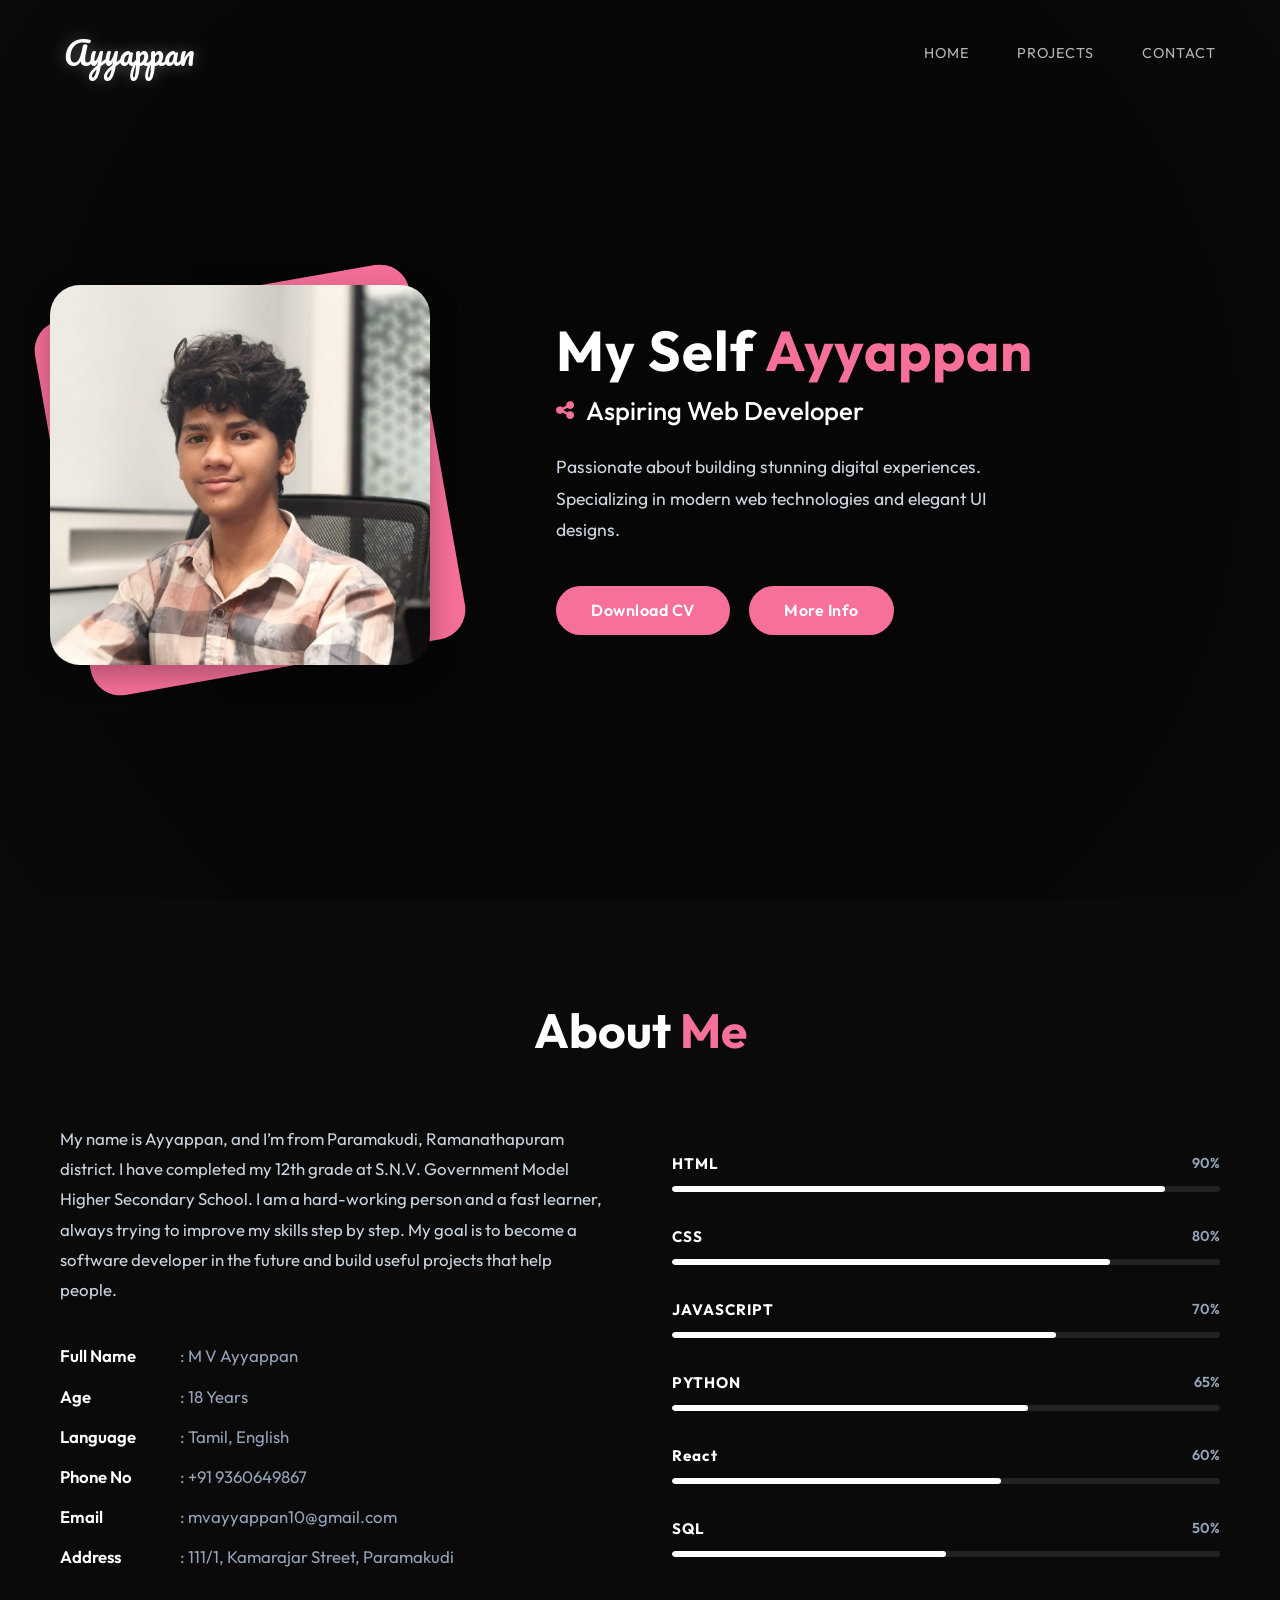
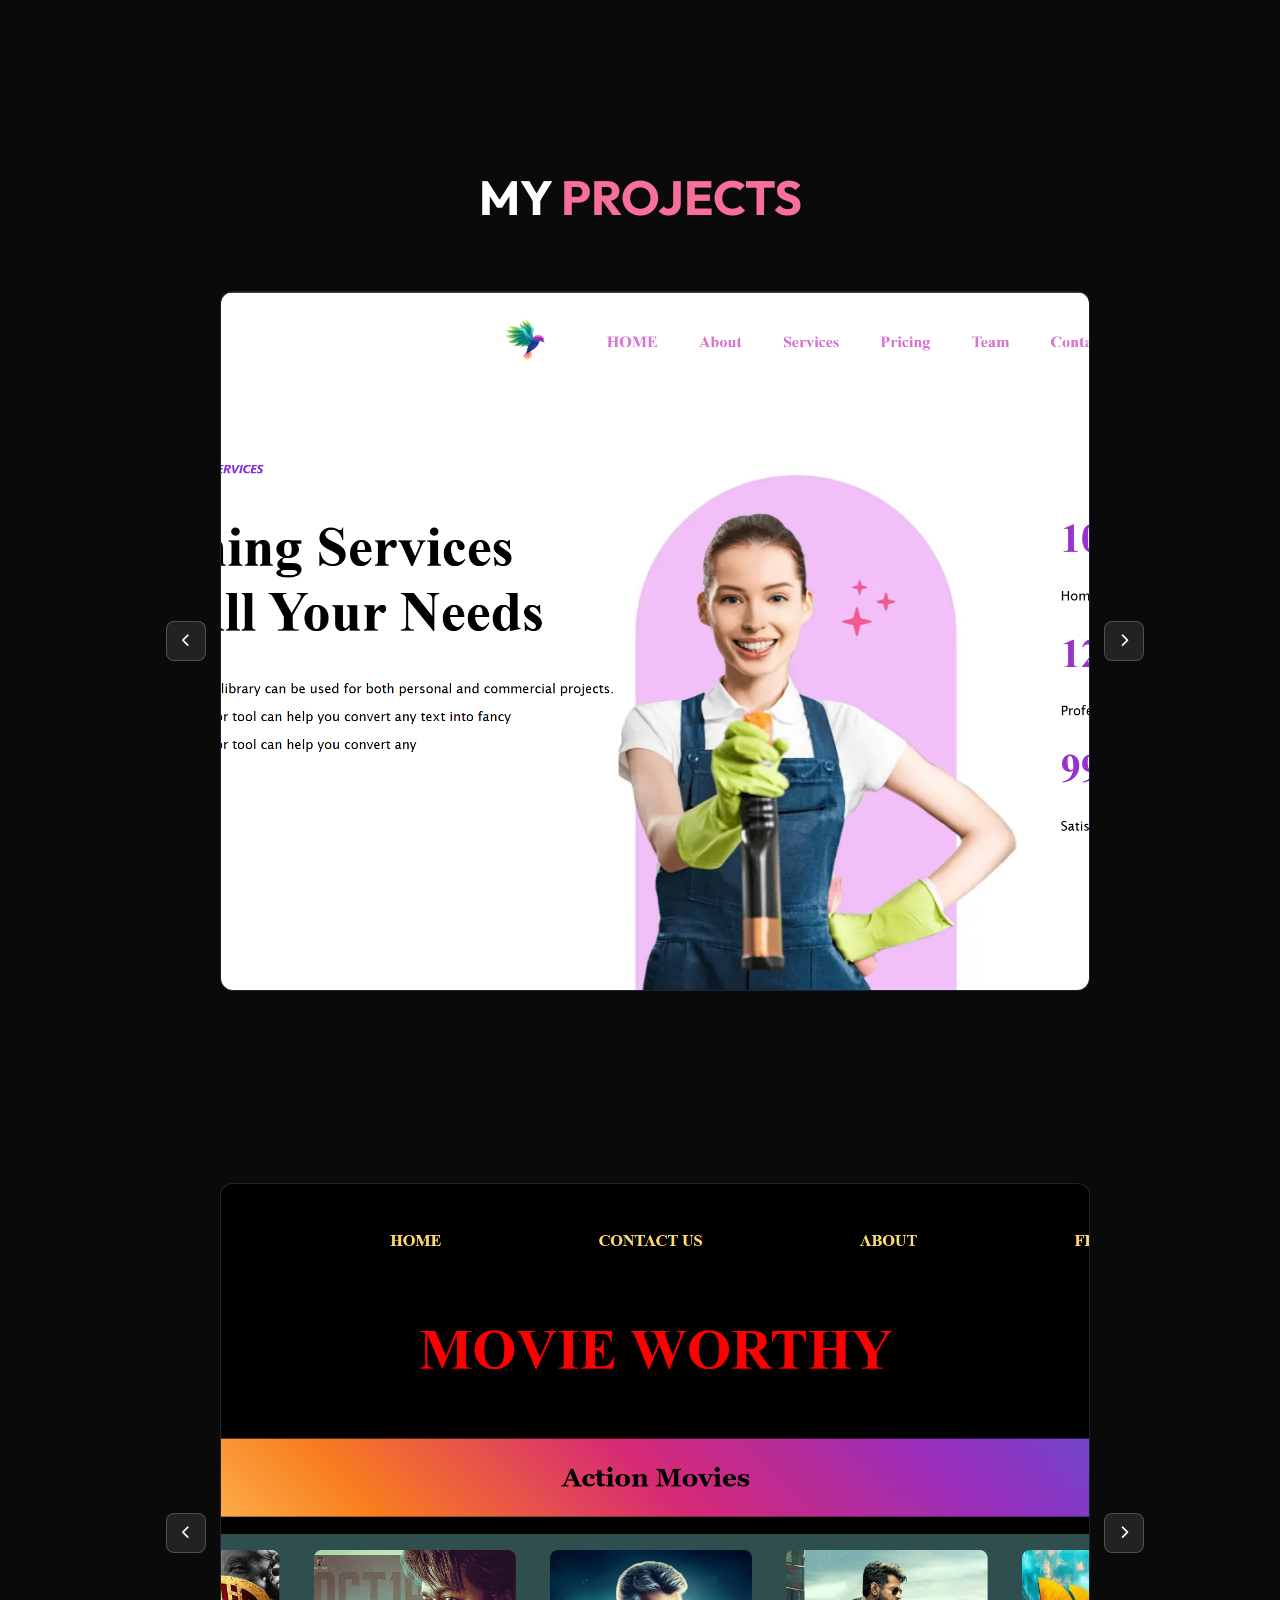
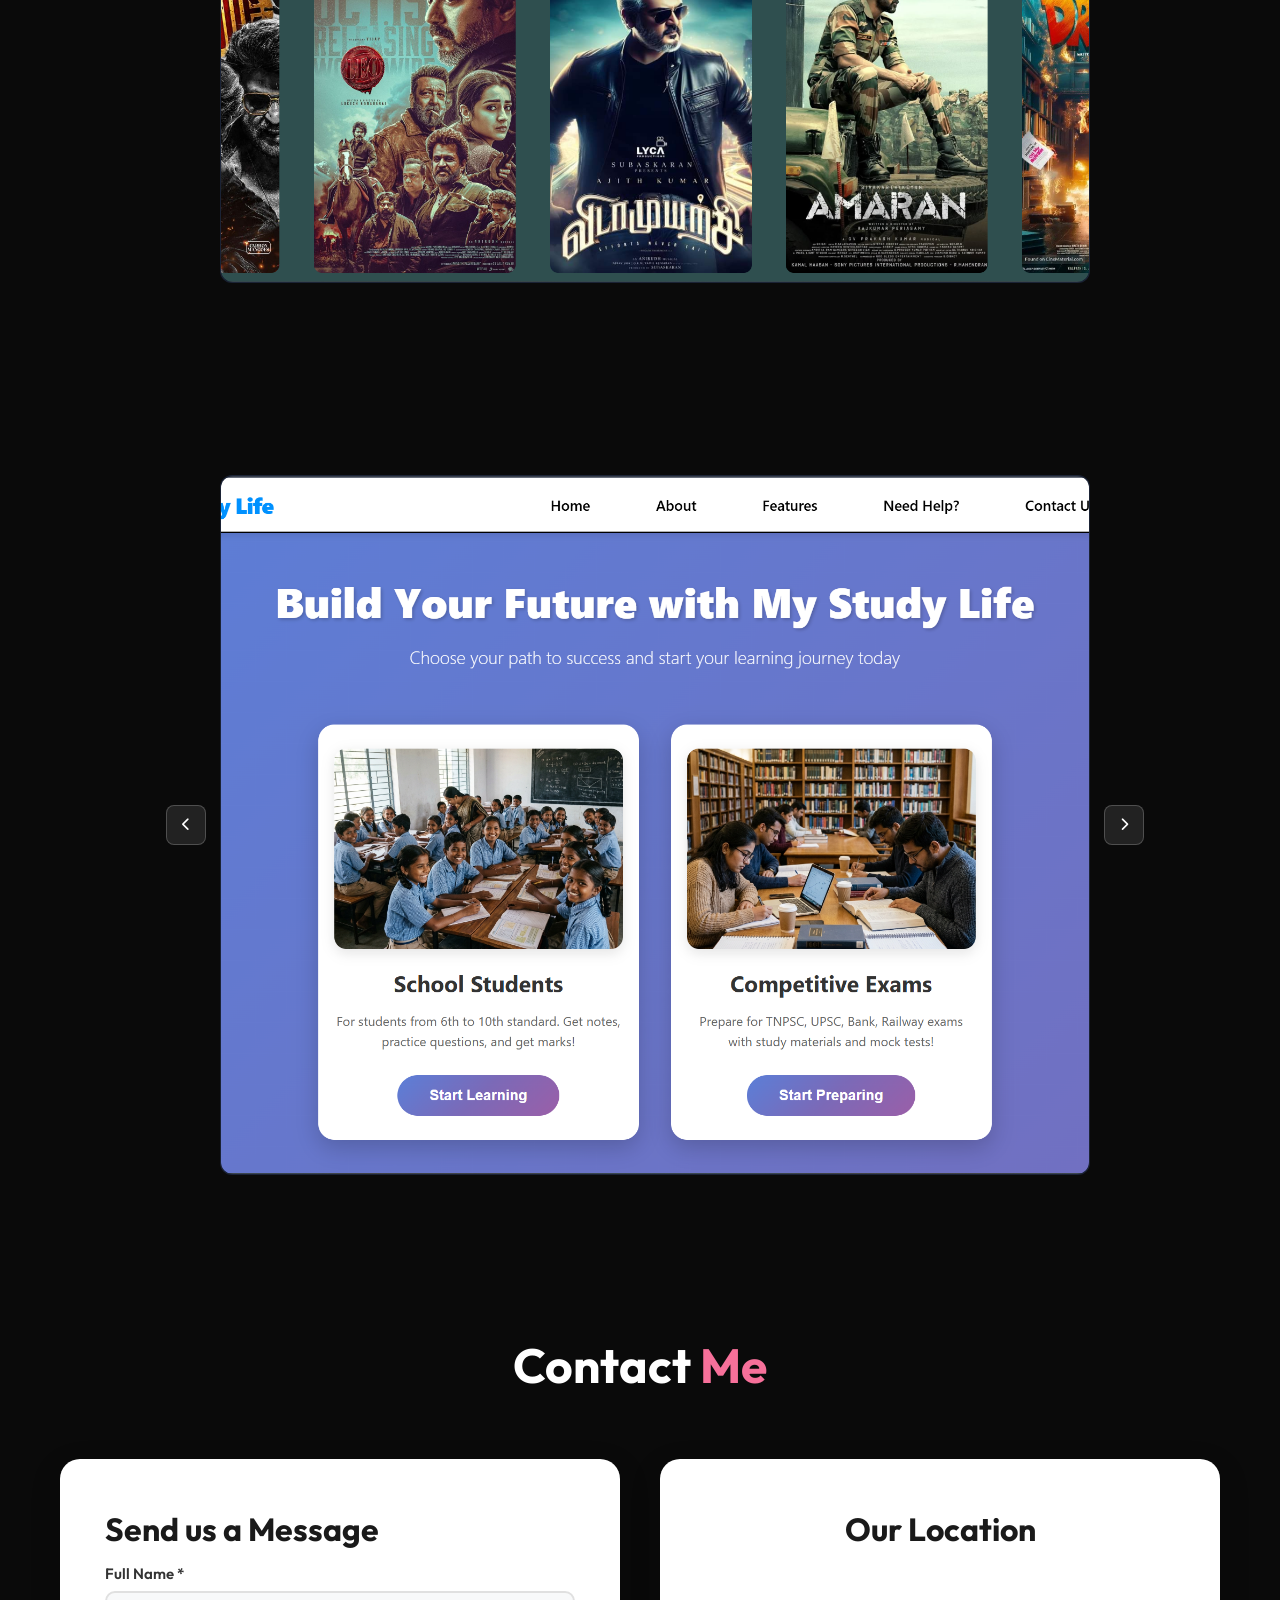
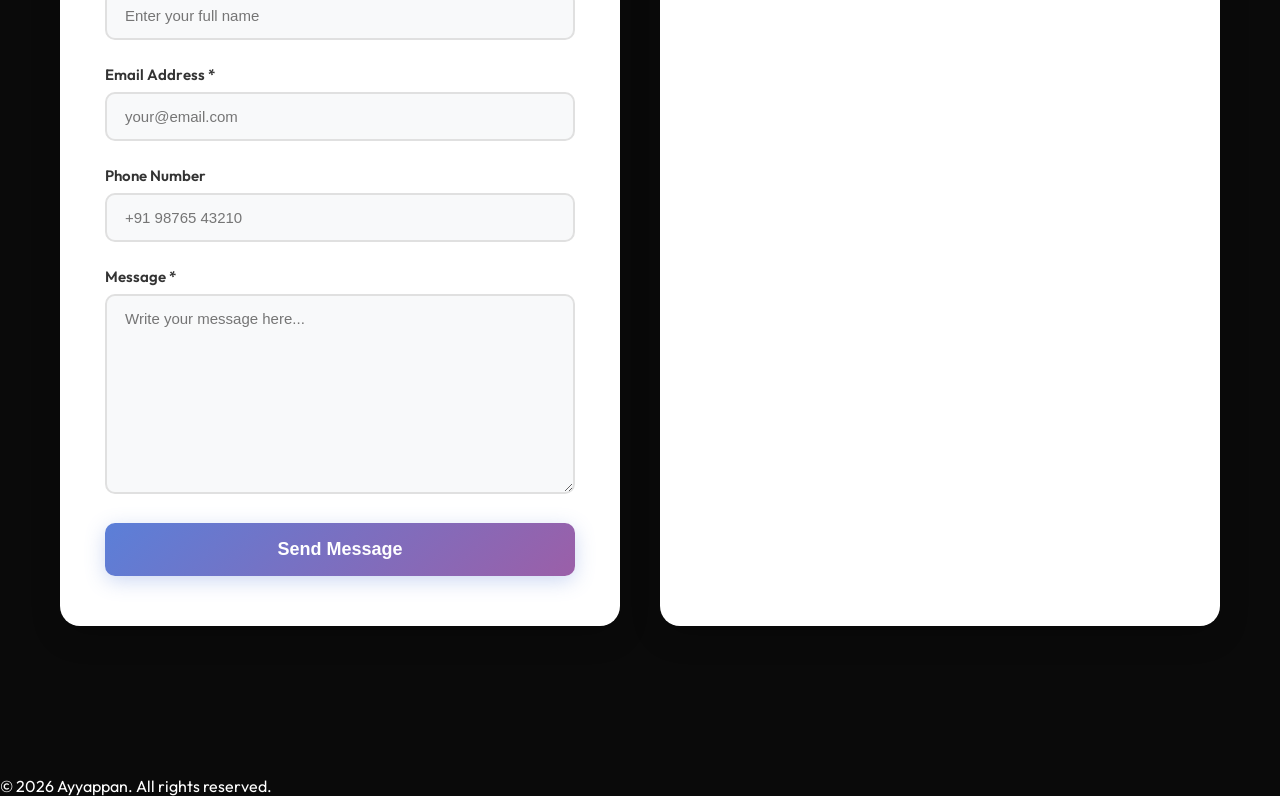
==== commit 2182e261: "clean all css" ====
--- a/index.html
+++ b/index.html
@@ -149,35 +149,11 @@
 
 
 
-    <section id="education" class="education-section">
-        <div class="container footer-container">
-            <h2 class="section-title">Education</h2>
-            <div class="education-grid">
-
-                <div class="edu-card" style="background-image: url('assets/images/Screenshot\ 2026-01-21\ 221135.png')">
-                    <div class="edu-content">
-                        <div class="edu-date"><i class="fa-solid fa-calendar"></i> 2025 - 2026</div>
-                        <h3 class="edu-title">Trainee at Freshworks STS Software Academy</h3>
-                        <div class="edu-location"><i class="fa-solid fa-location-dot"></i> Chennai, India</div>
-                    </div>
-                </div>
-
-                <div class="edu-card" style="background-image: url('assets/images/snv.webp')">
-                    <div class="edu-content">
-                        <div class="edu-date"><i class="fa-solid fa-calendar"></i> 2023 - 2025</div>
-                        <h3 class="edu-title">12th Grade - Higher Secondary Education</h3>
-                        <div class="edu-location"><i class="fa-solid fa-location-dot"></i> S.N.V. Govt Model School,
-                            Paramakudi</div>
-                    </div>
-                </div>
-            </div>
-        </div>
-        </div>
-    </section>
+    
 
     <main id="Projects" class="content">
         <section class="projects-hero">
-            <h1 class="name">MY PROJECTS</h1>
+            <h1 class="section-title text-center">MY <span class="highlight">PROJECTS</span></h1>
         </section>
 
         <section class="projects-grid-section">
@@ -200,7 +176,7 @@
                         <button class="carousel-btn next" onclick="moveCarousel('cleaning', 1)"><i
                                 class="fa-solid fa-chevron-right"></i></button>
                         <div class="project-hover-info">
-                            <h3>Cleaning Service</h3>
+                            <h3>Cleaning <span class="highlight">Service</span></h3>
                             <pre class="description">
 Beresin Cleaning Services is a premium professional cleaning platform designed to provide reliable, high-quality 
 maintenance solutions for homeowners and commercial businesses.
@@ -249,7 +225,7 @@
                         <button class="carousel-btn next" onclick="moveCarousel('movie', 1)"><i
                                 class="fa-solid fa-chevron-right"></i></button>
                         <div class="project-hover-info">
-                            <h3>Movie Review</h3>
+                            <h3>Movie <span class="highlight">Review</span></h3>
                             <pre class="description">Smart Preview System: High-performance "Poster-to-Trailer" transition. Hovering over any movie
 card smoothly reveals an auto-playing video trailer using custom CSS transitions.
 
@@ -297,7 +273,7 @@
                         <button class="carousel-btn next" onclick="moveCarousel('study', 1)"><i
                                 class="fa-solid fa-chevron-right"></i></button>
                         <div class="project-hover-info">
-                            <h3>My Study Life</h3>
+                            <h3>My <span class="highlight">Study</span> Life</h3>
                             <pre class="description">My Study Life is a comprehensive educational technology platform designed to serve
 competitive exam aspirants preparing for government exams like TNPSC,SSC,Railway,Banking.
 
@@ -336,7 +312,7 @@
     
 
     <div id="Contact" class="container">
-        <h2 class="section-title text-center">Contact Me</h2>
+        <h2 class="section-title text-center">Contact <span class="highlight">Me</span></h2>
         <div class="contact-grid">
 
             <div class="contact-form-section">
--- a/css/style.css
+++ b/css/style.css
@@ -63,79 +63,6 @@
 .nav-links a:hover {
     color: #ffffff;
     text-shadow: 0 0 10px rgba(255, 255, 255, 0.5);
-}
-
-/* Hamburger Menu */
-.hamburger {
-    display: none;
-    flex-direction: column;
-    cursor: pointer;
-    gap: 6px;
-}
-
-.hamburger span {
-    width: 25px;
-    height: 3px;
-    background: #ffffff;
-    border-radius: 2px;
-    transition: all 0.3s ease;
-}
-
-.hamburger.active span:nth-child(1) {
-    transform: rotate(45deg) translate(10px, 10px);
-}
-
-.hamburger.active span:nth-child(2) {
-    opacity: 0;
-}
-
-.hamburger.active span:nth-child(3) {
-    transform: rotate(-45deg) translate(7px, -7px);
-}
-
-.hamburger.active+.nav-links {
-    display: flex;
-    flex-direction: column;
-}
-
-@media (max-width: 768px) {
-    .hamburger {
-        display: flex;
-    }
-
-    .nav-links {
-        position: absolute;
-        top: 100%;
-        left: 0;
-        width: 100%;
-        flex-direction: column;
-        background: rgba(10, 10, 10, 0.95);
-        border-bottom: 1px solid rgba(255, 255, 255, 0.1);
-        padding: 2rem 0;
-        gap: 0;
-        display: none;
-    }
-
-    .nav-links.active {
-        display: flex;
-    }
-
-    .nav-links li {
-        padding: 0.8rem 2rem;
-        border-bottom: 1px solid rgba(255, 255, 255, 0.05);
-    }
-
-    .nav-links a {
-        font-size: 0.85rem;
-    }
-
-    .navbar {
-        padding: 1rem 1.5rem;
-    }
-
-    .nav-logo {
-        font-size: 1.5rem;
-    }
 }
 
 /* Video Background */
@@ -188,6 +115,7 @@
     transform: translateY(30px);
     animation: fadeInUp 1.2s cubic-bezier(0.2, 0.8, 0.2, 1) forwards;
 }
+
 
 /* Custom Hero Template Styles */
 .hero-container {
@@ -342,300 +270,8 @@
 
 
 
-.name {
-    padding-top: 20px;
-    color: gold;
-    margin-top: 30px;
-}
-
-
-.name {
-    display: block;
-    font-size: 100px;
-    margin-block-start: 1em;
-    margin-block-end: 1em;
-    margin-inline-start: 0px;
-    margin-inline-end: 0px;
-    font-weight: bold;
-    unicode-bidi: isolate;
-    font-family: Georgia, "Times New Roman", Times, serif;
-    font-weight: 10px;
-}
-
-
-
-
-.info-card {
-    background: rgba(255, 255, 255, 0.05);
-    backdrop-filter: blur(15px);
-    -webkit-backdrop-filter: blur(15px);
-    border: 1px solid rgba(255, 255, 255, 0.1);
-    padding: 2.5rem;
-    border-radius: 24px;
-    box-shadow: 0 20px 50px rgba(0, 0, 0, 0.3);
-    border-top: 1px solid rgba(255, 255, 255, 0.2);
-    animation: float 6s ease-in-out infinite;
-}
-
-.description {
-    font-size: 1.1rem;
-    line-height: 1.8;
-    color: rgba(255, 255, 255, 0.8);
-    margin-bottom: 2rem;
-}
-
-/* Buttons */
-.cta-buttons {
-    display: flex;
-    gap: 1.5rem;
-    justify-content: center;
-}
-
-.btn {
-    text-decoration: none;
-    padding: 1rem 2rem;
-    border-radius: 50px;
-    font-weight: 600;
-    font-size: 0.9rem;
-    letter-spacing: 1px;
-    transition: all 0.4s cubic-bezier(0.2, 0.8, 0.2, 1);
-    position: relative;
-    overflow: hidden;
-}
-
-.btn-primary {
-    background: #ffffff;
-    color: #0a0a0a;
-}
-
-.btn-primary:hover {
-    transform: scale(1.05);
-    box-shadow: 0 0 30px rgba(255, 255, 255, 0.4);
-}
-
-.btn-secondary {
-    border: 1px solid rgba(255, 255, 255, 0.1);
-    color: #ffffff;
-    background: rgba(255, 255, 255, 0.05);
-}
-
-.btn-secondary:hover {
-    background: #ffffff;
-    color: #0a0a0a;
-    transform: scale(1.05);
-}
-
-/* Scroll Indicator */
-.scroll-indicator {
-    position: absolute;
-    bottom: 2rem;
-    left: 50%;
-    transform: translateX(-50%);
-    opacity: 0.6;
-}
-
-.mouse {
-    width: 30px;
-    height: 50px;
-    border: 2px solid #ffffff;
-    border-radius: 20px;
-    position: relative;
-}
-
-.mouse::before {
-    content: '';
-    width: 4px;
-    height: 8px;
-    background: #ffffff;
-    position: absolute;
-    left: 50%;
-    top: 10px;
-    transform: translateX(-50%);
-    border-radius: 2px;
-    animation: scroll 2s infinite;
-}
-
-footer {
-    background: #0f172a;
-    border-top: 1px solid rgba(255, 255, 255, 0.05);
-    color: white;
-    padding: 80px 0 40px;
-    z-index: 10;
-    position: relative;
-    font-family: 'Outfit', sans-serif;
-}
-
-.footer-container {
-    max-width: 1200px;
-    margin: 0 auto;
-    padding: 0 40px;
-}
-
-.footer-main-grid {
-    display: grid;
-    grid-template-columns: repeat(auto-fit, minmax(280px, 1fr));
-    gap: 60px;
-    margin-bottom: 60px;
-}
-
-.footer-column h3 {
-    font-size: 24px;
-    font-weight: 700;
-    margin-bottom: 25px;
-    color: white;
-    position: relative;
-}
-
-.footer-column ul {
-    list-style: none;
-    padding: 0;
-}
-
-.footer-column ul li {
-    margin-bottom: 15px;
-}
-
-.footer-column ul li a {
-    color: #94a3b8;
-    text-decoration: none;
-    transition: color 0.3s;
-    font-size: 16px;
-}
-
-.footer-column ul li a:hover {
-    color: white;
-}
-
-.contact-info {
-    display: grid;
-    gap: 15px;
-    color: #94a3b8;
-}
-
-.contact-info div {
-    display: flex;
-    align-items: center;
-    gap: 15px;
-    font-size: 16px;
-}
-
-.contact-info i {
-    width: 20px;
-    font-size: 18px;
-}
-
-.contact-info .fa-location-dot {
-    color: #ff4d4d;
-}
-
-.contact-info .fa-phone {
-    color: #3b82f6;
-}
-
-.contact-info .fa-envelope {
-    color: #a855f7;
-}
-
-.social-icons-footer {
-    display: flex;
-    gap: 15px;
-    margin-top: 30px;
-}
-
-.social-icons-footer a {
-    width: 42px;
-    height: 42px;
-    background: #ff8c42;
-    border-radius: 50%;
-    display: flex;
-    align-items: center;
-    justify-content: center;
-    color: white;
-    text-decoration: none;
-    transition: all 0.3s ease;
-    font-size: 1.1rem;
-}
-
-.social-icons-footer a:hover {
-    transform: translateY(-5px);
-    background: #e67e3a;
-    color: #ffffff;
-}
-
-.newsletter-box p {
-    color: #94a3b8;
-    margin-bottom: 25px;
-    line-height: 1.6;
-    font-size: 16px;
-}
-
-.newsletter-form {
-    display: flex;
-    background: #ffffff;
-    padding: 6px;
-    border-radius: 12px;
-    max-width: 420px;
-}
-
-.newsletter-form input {
-    flex: 1;
-    border: none;
-    padding: 12px 18px;
-    font-size: 1rem;
-    outline: none;
-    background: transparent;
-    color: #333333;
-}
-
-.newsletter-form button {
-    background-color: #ff8c42;
-    color: #ffffff;
-    border: none;
-    padding: 12px 28px;
-    font-weight: 700;
-    cursor: pointer;
-    border-radius: 10px;
-    transition: all 0.3s ease;
-}
-
-.newsletter-form button:hover {
-    background-color: #ff7b25;
-}
-
-.footer-bottom {
-    border-top: 1px solid rgba(255, 255, 255, 0.1);
-    margin-top: 60px;
-    padding-top: 30px;
-    display: flex;
-    align-items: center;
-    gap: 20px;
-}
-
-.back-to-top {
-    width: 45px;
-    height: 45px;
-    background-color: #ff8c42;
-    color: white;
-    border: none;
-    border-radius: 10px;
-    display: flex;
-    align-items: center;
-    justify-content: center;
-    cursor: pointer;
-    font-size: 1.2rem;
-    transition: all 0.3s ease;
-}
-
-.back-to-top:hover {
-    transform: translateY(-5px);
-    background-color: #ff7b25;
-}
-
-.copyright {
-    color: #94a3b8;
-    font-size: 16px;
-    font-weight: 500;
-}
+
+
 
 
 @keyframes fadeInUp {
@@ -668,80 +304,6 @@
         transform: translate(-50%, 20px);
     }
 }
-
-/* Responsiveness */
-@media (max-width: 768px) {
-    .name {
-        font-size: 4rem;
-    }
-
-    .role {
-        font-size: 0.9rem;
-        letter-spacing: 3px;
-    }
-
-    .content {
-        padding: 1rem;
-    }
-
-    .info-card {
-        padding: 1.5rem;
-    }
-
-    .cta-buttons {
-        flex-direction: column;
-        gap: 1rem;
-    }
-}
-
-@media (max-width: 480px) {
-    .name {
-        font-size: 2.5rem;
-        font-weight: 700;
-        letter-spacing: 0px;
-        margin-bottom: 0.5rem;
-    }
-
-    .role {
-        font-size: 0.75rem;
-        letter-spacing: 2px;
-        margin-bottom: 1.5rem;
-    }
-
-    .hero {
-        padding: 1rem 0.5rem;
-    }
-
-    .info-card {
-        padding: 1rem;
-        border-radius: 16px;
-    }
-
-    .description {
-        font-size: 0.9rem !important;
-        line-height: 1.6;
-    }
-
-    .cta-buttons {
-        flex-direction: column;
-        gap: 0.8rem;
-    }
-
-    .btn {
-        padding: 0.75rem 1.5rem;
-        font-size: 0.8rem;
-        letter-spacing: 0.5px;
-    }
-
-    .section-title {
-        font-size: 2rem !important;
-    }
-
-    .footer-container {
-        padding: 0 20px !important;
-    }
-}
-
 /* About Me Section Layout */
 .about-section {
     padding: 100px 0;
@@ -816,6 +378,8 @@
     color: #94a3b8;
 }
 
+
+
 /* Progress Bars */
 .about-right {
     display: flex;
@@ -861,389 +425,11 @@
     position: relative;
 }
 
-@media (max-width: 968px) {
-    .about-content-grid {
-        grid-template-columns: 1fr;
-        gap: 3rem;
-    }
-}
-
-@media (max-width: 480px) {
-    .about-section {
-        padding: 50px 0;
-    }
-
-    .section-title.text-center {
-        font-size: 2.3rem;
-        margin-bottom: 2rem;
-    }
-
-    .about-subtitle {
-        font-size: 1.2rem;
-    }
-
-    .about-desc {
-        font-size: 0.95rem;
-    }
-
-    .personal-info li {
-        flex-direction: column;
-        gap: 5px;
-    }
-
-
-    }
-
-    .footer-main-grid {
-        gap: 40px;
-        margin-bottom: 40px;
-    }
-
-    .footer-column h3 {
-        font-size: 1.2rem;
-        margin-bottom: 15px;
-    }
-
-    .footer-column ul li {
-        margin-bottom: 10px;
-    }
-
-    .footer-column ul li a {
-        font-size: 0.9rem;
-    }
-
-    .contact-info div {
-        font-size: 0.9rem;
-    }
-
-    .newsletter-form {
-        flex-direction: column;
-        gap: 8px;
-        padding: 8px;
-        max-width: 100%;
-    }
-
-    .newsletter-form input {
-        padding: 10px 12px;
-        font-size: 0.9rem;
-    }
-
-    .newsletter-form button {
-        padding: 10px 20px;
-        font-size: 0.9rem;
-    }
-
-/* Skills Section */
-.skills-section {
-    padding: 100px 0;
-    position: relative;
-    z-index: 10;
-}
-
-.skills-section .section-title {
-    font-family: 'Playfair Display', serif;
-    font-size: 3rem;
-    margin-bottom: 3rem;
-    color: #ffffff;
-    position: relative;
-    display: block;
-    text-align: center;
-}
-
-.skills-section .section-title::after {
-    content: '';
-    position: absolute;
-    bottom: -10px;
-    left: 50%;
-    transform: translateX(-50%);
-    width: 60px;
-    height: 4px;
-    background: #00d4ff;
-    border-radius: 2px;
-}
-
-.skills-grid {
-    display: grid;
-    grid-template-columns: repeat(auto-fit, minmax(250px, 1fr));
-    gap: 30px;
-    margin-top: 2rem;
-}
-
-.skill-category-card {
-    text-align: center;
-    transition: transform 0.4s ease, border-color 0.4s ease;
-    padding: 2.5rem 1.5rem !important;
-}
-
-.skill-category-card:hover {
-    transform: translateY(-10px);
-    border-color: rgba(0, 212, 255, 0.3);
-}
-
-.category-icon {
-    font-size: 2.5rem;
-    color: #00d4ff;
-    margin-bottom: 1.5rem;
-    text-shadow: 0 0 20px rgba(0, 212, 255, 0.4);
-}
-
-.skill-category-card h3 {
-    font-size: 1.5rem;
-    margin-bottom: 2rem;
-    color: #ffffff;
-    font-weight: 600;
-}
-
-.skill-list {
-    list-style: none;
-    padding: 0;
-    text-align: left;
-    display: inline-block;
-}
-
-.skill-list li {
-    margin-bottom: 1.2rem;
-    display: flex;
-    align-items: center;
-    gap: 12px;
-    font-size: 1.1rem;
-    color: rgba(255, 255, 255, 0.9);
-}
-
-.skill-list li i {
-    font-size: 1.4rem;
-    color: #00d4ff;
-    width: 25px;
-    text-align: center;
-}
-
-.skill-list li span {
-    font-weight: 500;
-}
-
-@media (max-width: 768px) {
-    .skills-grid {
-        grid-template-columns: 1fr;
-    }
-
-    .skills-section .section-title {
-        font-size: 2.5rem;
-    }
-}
-
-/* Education Section */
-.education-section {
-    padding: 100px 0;
-    position: relative;
-    z-index: 10;
-}
-
-.education-section .section-title {
-    font-family: 'Playfair Display', serif;
-    font-size: 3rem;
-    margin-bottom: 4rem;
-    color: #ffffff;
-    position: relative;
-    display: block;
-    text-align: center;
-}
-
-.education-section .section-title::after {
-    content: '';
-    position: absolute;
-    bottom: -10px;
-    left: 50%;
-    transform: translateX(-50%);
-    width: 60px;
-    height: 4px;
-    background: #00d4ff;
-    border-radius: 2px;
-}
-
-.education-grid {
-    display: grid;
-    grid-template-columns: repeat(auto-fit, minmax(400px, 1fr));
-    gap: 30px;
-    margin-top: 2rem;
-}
-
-.edu-card {
-    position: relative;
-    height: 350px;
-    border-radius: 24px;
-    overflow: hidden;
-    display: flex;
-    flex-direction: column;
-    justify-content: flex-end;
-    padding: 2.5rem;
-    transition: all 0.5s cubic-bezier(0.4, 0, 0.2, 1);
-    background-size: cover;
-    background-position: center;
-    border: 1px solid rgba(255, 255, 255, 0.1);
-    cursor: default;
-}
-
-.edu-card::before {
-    content: '';
-    position: absolute;
-    top: 0;
-    left: 0;
-    width: 100%;
-    height: 100%;
-    background: linear-gradient(to bottom, transparent 20%, rgba(0, 0, 0, 0.9) 100%),
-        rgba(0, 0, 0, 0.4);
-    z-index: 2;
-    transition: background 0.5s ease;
-}
-
-.edu-card:hover {
-    transform: translateY(-10px) scale(1.02);
-    border-color: rgba(0, 212, 255, 0.4);
-    box-shadow: 0 20px 40px rgba(0, 0, 0, 0.6);
-}
-
-.edu-card:hover::before {
-    background: linear-gradient(to bottom, transparent 20%, rgba(0, 0, 0, 0.95) 100%),
-        rgba(0, 0, 0, 0.2);
-}
-
-.edu-content {
-    position: relative;
-    z-index: 2;
-}
-
-.edu-date {
-    display: flex;
-    align-items: center;
-    gap: 8px;
-    font-size: 0.9rem;
-    color: #00d4ff;
-    font-weight: 600;
-    margin-bottom: 0.8rem;
-    letter-spacing: 1px;
-}
-
-.edu-title {
-    font-size: 1.4rem;
-    font-weight: 700;
-    color: #ffffff;
-    margin-bottom: 1rem;
-    line-height: 1.3;
-}
-
-.edu-location {
-    display: flex;
-    align-items: center;
-    gap: 8px;
-    font-size: 0.85rem;
-    color: rgba(255, 255, 255, 0.7);
-    font-style: normal;
-}
-
-.edu-location i {
-    color: #00d4ff;
-}
-
-@media (max-width: 768px) {
-    .education-grid {
-        grid-template-columns: 1fr;
-    }
-
-    .edu-card {
-        height: 220px;
-        padding: 1.5rem;
-    }
-
-    .edu-title {
-        font-size: 1.2rem;
-    }
-}
-
-@media (max-width: 480px) {
-    .education-section {
-        padding: 50px 0;
-    }
-
-    .education-section .section-title {
-        font-size: 2rem;
-    }
-
-    .education-grid {
-        gap: 20px;
-    }
-
-    .edu-card {
-        height: 200px;
-        padding: 1rem;
-        border-radius: 16px;
-    }
-
-    .edu-date {
-        font-size: 0.8rem;
-    }
-
-    .edu-title {
-        font-size: 1.1rem;
-    }
-
-    .edu-location {
-        font-size: 0.8rem;
-    }
-}
-
-
 :root {
     --rose-color: #a855f7;
     --rose-glow: rgba(168, 85, 247, 0.4);
 }
 
-
-.video-container {
-    position: fixed;
-    top: 0;
-    left: 0;
-    width: 100%;
-    height: 100%;
-    z-index: -1;
-    overflow: hidden;
-}
-
-#bg-video {
-    position: absolute;
-    top: 50%;
-    left: 50%;
-    transform: translate(-50%, -50%);
-    min-width: 100%;
-    min-height: 100%;
-    width: auto;
-    height: auto;
-    object-fit: cover;
-}
-
-.overlay {
-    position: absolute;
-    top: 0;
-    left: 0;
-    width: 100%;
-    height: 100%;
-    background: radial-gradient(circle, transparent 20%, #0a0a0a 100%),
-        rgba(0, 0, 0, 0.4);
-}
-
-
-.projects-hero {
-    font-size: 20px;
-    display: flex;
-    flex-direction: column;
-    justify-content: center;
-    align-items: center;
-    text-align: center;
-    padding: 80px 2rem 40px;
-}
-
-.h1{
-    color: red;
-}
 
 .projects-grid-section {
     padding-bottom: 80px;
@@ -1296,25 +482,25 @@
 
 .project-img.active {
     opacity: 1;
-}
-
-.carousel-btn {
-    position: absolute;
-    top: 50%;
-    transform: translateY(-50%);
-    background: rgba(255, 255, 255, 0.1);
-    color: white;
-    border: 1px solid rgba(255, 255, 255, 0.2);
-    width: 40px;
-    height: 40px;
-    border-radius: 8px;
-    cursor: pointer;
-    z-index: 20;
-    display: flex;
-    justify-content: center;
-    align-items: center;
-    transition: all 0.3s ease;
-}
+    }
+
+    .carousel-btn {
+        position: absolute;
+        top: 50%;
+        transform: translateY(-50%);
+        background: rgba(255, 255, 255, 0.1);
+        color: white;
+        border: 1px solid rgba(255, 255, 255, 0.2);
+        width: 40px;
+        height: 40px;
+        border-radius: 8px;
+        cursor: pointer;
+        z-index: 20;
+        display: flex;
+        justify-content: center;
+        align-items: center;
+        transition: all 0.3s ease;
+    }
 
 .carousel-btn:hover {
     background: var(--rose-color);
@@ -1438,48 +624,6 @@
     }
 }
 
-* {
-  margin: 0;
-  padding: 0;
-  box-sizing: border-box;
-}
-
-body {
-  font-family: "Outfit", sans-serif;
-  background-color: #0a0a0a;
-  color: #ffffff;
-  min-height: 100vh;
-}
-
-.nav-logo {
-  font-family: 'Pacifico', cursive;
-  font-size: 2rem;
-  font-weight: 400;
-  color: #ffffff;
-  text-shadow: 0 0 15px rgba(255, 255, 255, 0.3);
-}
-
-
-.hero-section {
-  text-align: center;
-  padding: 100px 20px 60px;
-  color: white;
-}
-
-.hero-section h1 {
-  font-size: 52px;
-  font-weight: 800;
-  margin-bottom: 20px;
-  text-shadow: 2px 2px 4px rgba(0, 0, 0, 0.2);
-}
-
-.hero-section p {
-  font-size: 22px;
-  opacity: 0.95;
-  max-width: 700px;
-  margin: 0 auto;
-  line-height: 1.6;
-}
 
 
 .container {
@@ -1576,85 +720,7 @@
   box-shadow: 0 8px 25px rgba(91, 127, 216, 0.4);
 }
 
-.alert {
-  padding: 14px 18px;
-  border-radius: 10px;
-  margin-bottom: 20px;
-  font-size: 15px;
-  display: none;
-}
-
-.alert.success {
-  background: #d4edda;
-  color: #155724;
-  border: 1px solid #c3e6cb;
-}
-
-.alert.error {
-  background: #f8d7da;
-  color: #721c24;
-  border: 1px solid #f5c6cb;
-}
-
-
-.contact-info-section {
-  display: flex;
-  flex-direction: column;
-  gap: 25px;
-}
-
-.info-card {
-  background: white;
-  border-radius: 20px;
-  padding: 35px;
-  box-shadow: 0 10px 30px rgba(0, 0, 0, 0.2);
-  transition: transform 0.3s;
-}
-
-.info-card:hover {
-  transform: translateY(-5px);
-}
-
-.info-icon {
-  font-size: 50px;
-  margin-bottom: 20px;
-  display: block;
-}
-
-.fa-phone {
-  color: #3b82f6;
-}
-
-.fa-envelope {
-  color: #8b5cf6;
-}
-
-.fa-location-dot {
-  color: #ef4444;
-}
-
-.info-title {
-  font-size: 22px;
-  font-weight: 700;
-  color: #1a1a1a;
-  margin-bottom: 12px;
-}
-
-.info-details {
-  font-size: 16px;
-  color: #666;
-  line-height: 1.7;
-}
-
-.info-details a {
-  color: #5b7fd8;
-  text-decoration: none;
-  font-weight: 600;
-}
-
-.info-details a:hover {
-  text-decoration: underline;
-}
+
 
 
 .map-section {
@@ -1701,24 +767,4 @@
   justify-content: center;
   font-size: 80px;
   border: 2px dashed #e0e0e0;
-}
-
-@media (max-width: 968px) {
-  .hero-section p {
-    font-size: 18px;
-  }
-
-  .contact-grid {
-    grid-template-columns: 1fr;
-  }
-
-  .contact-form-section,
-  .map-section,
-  .faq-section {
-    padding: 40px 30px;
-  }
-
-  .map-placeholder {
-    height: 300px;
-  }
 }
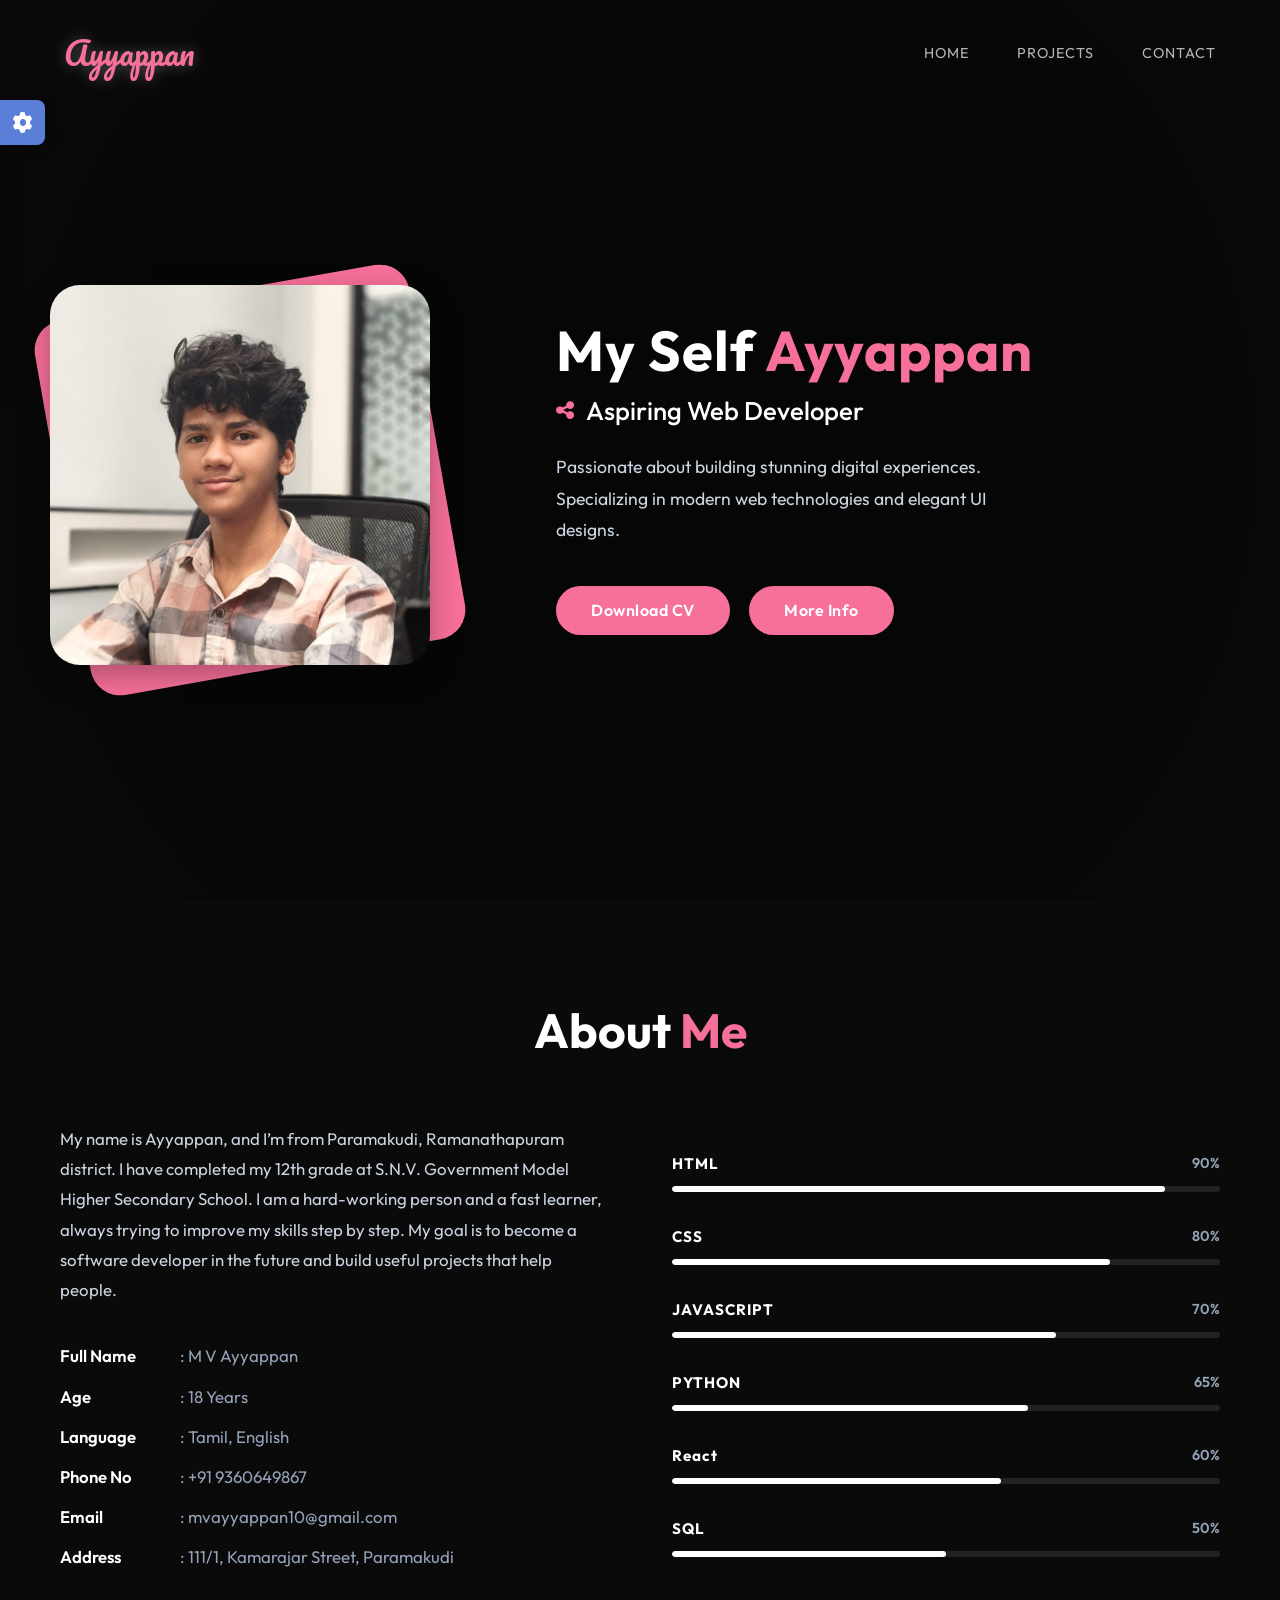
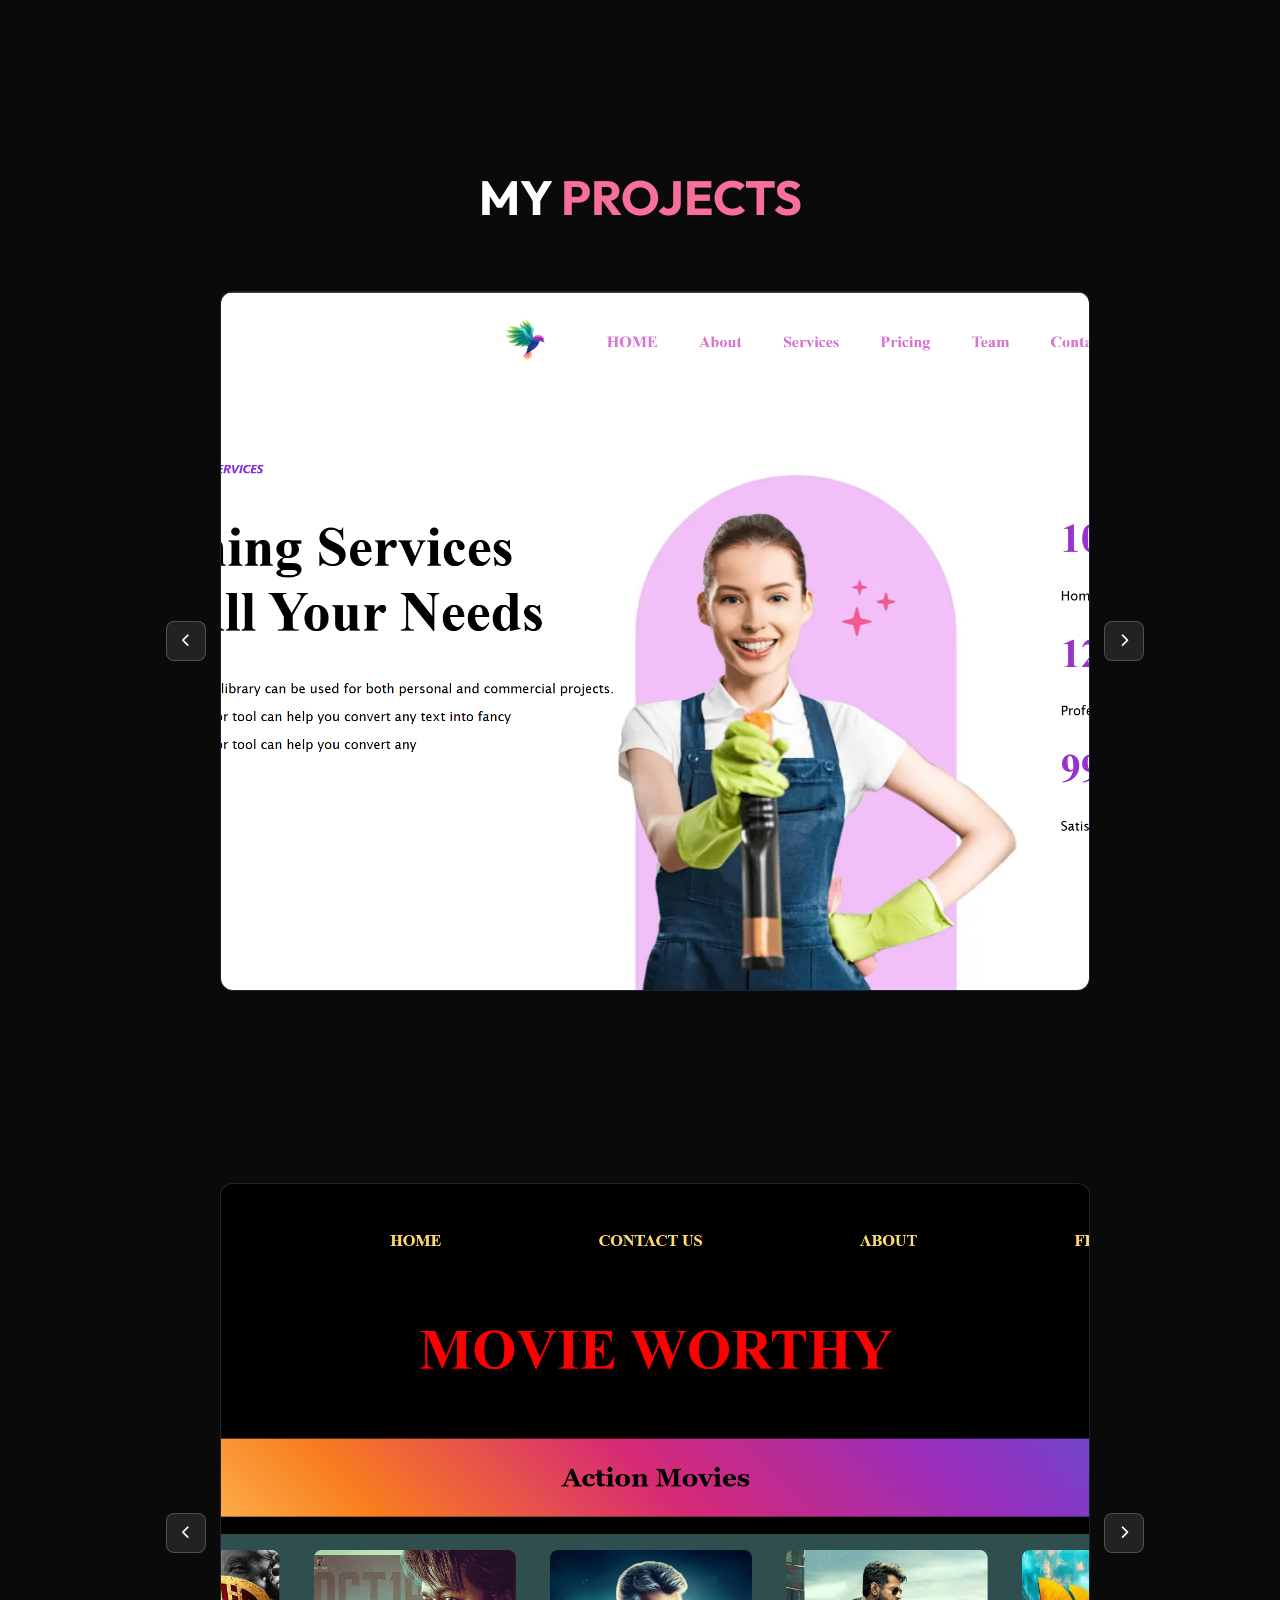
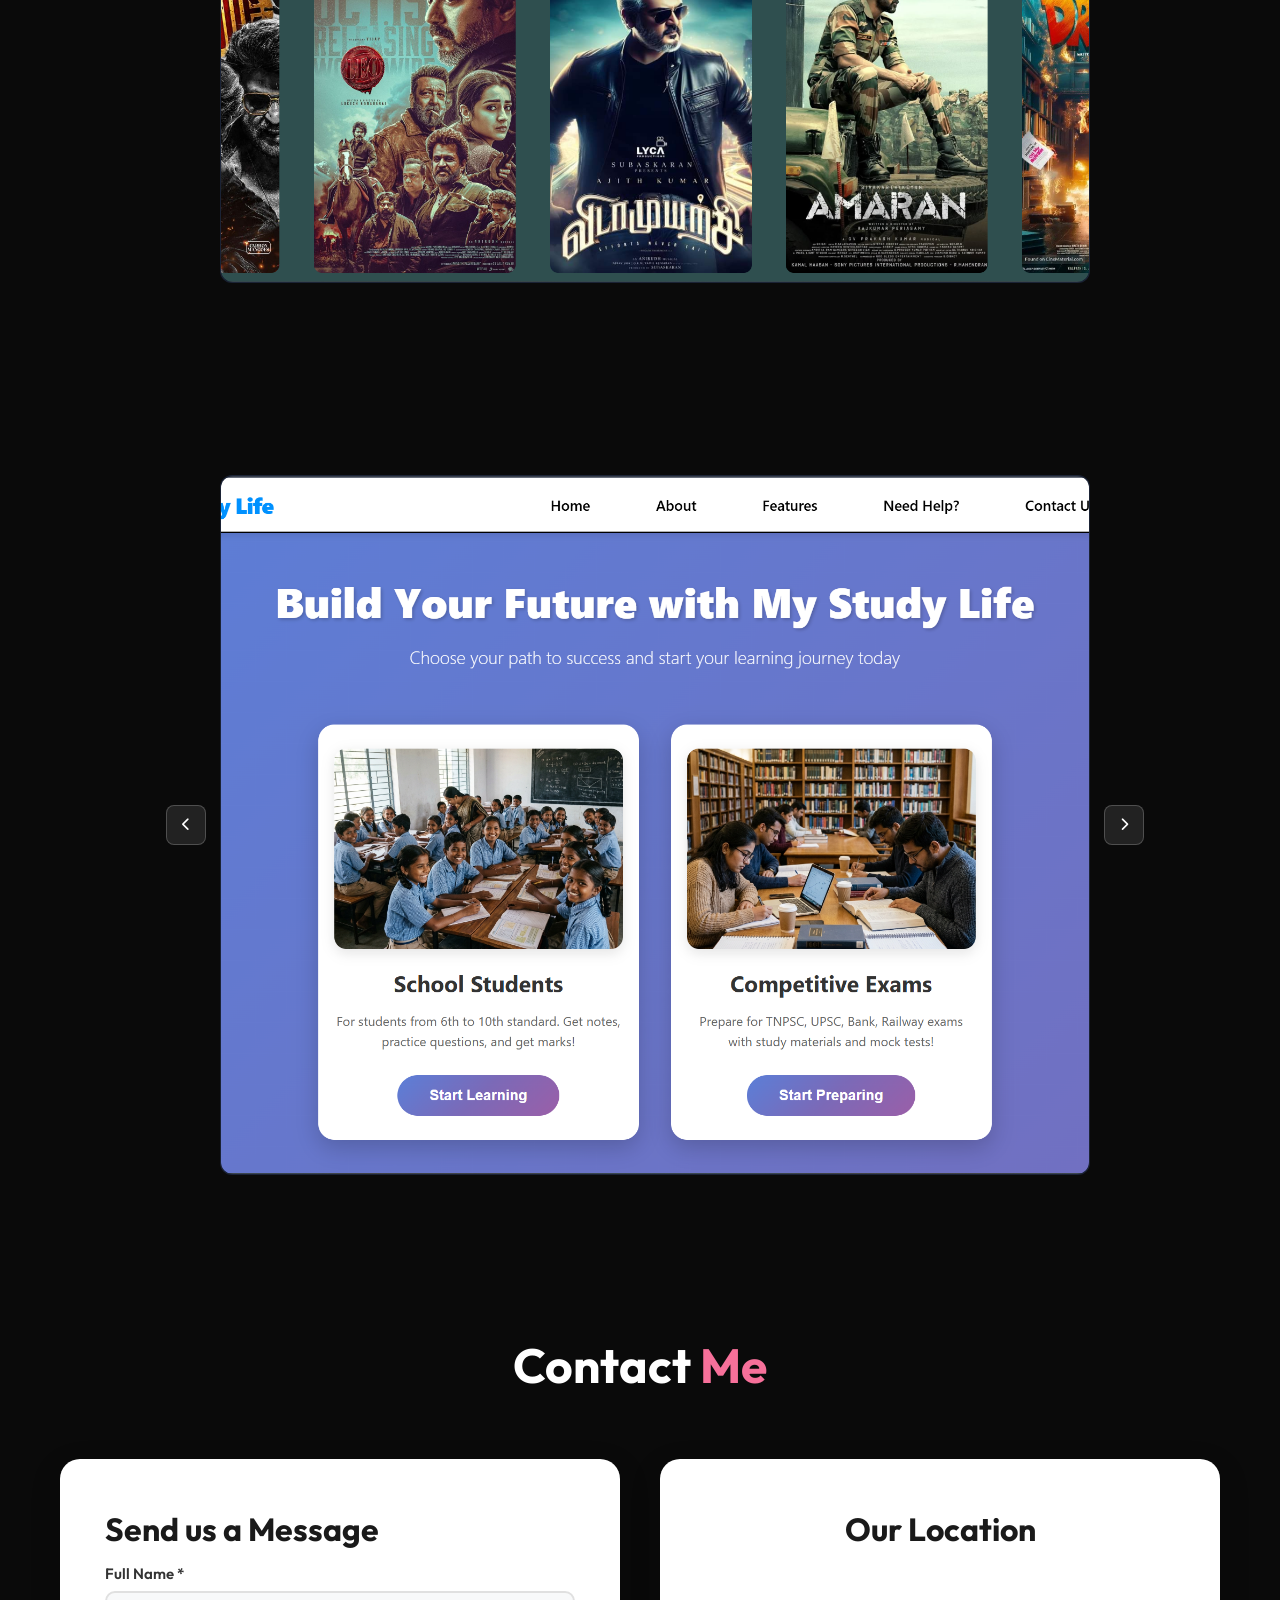
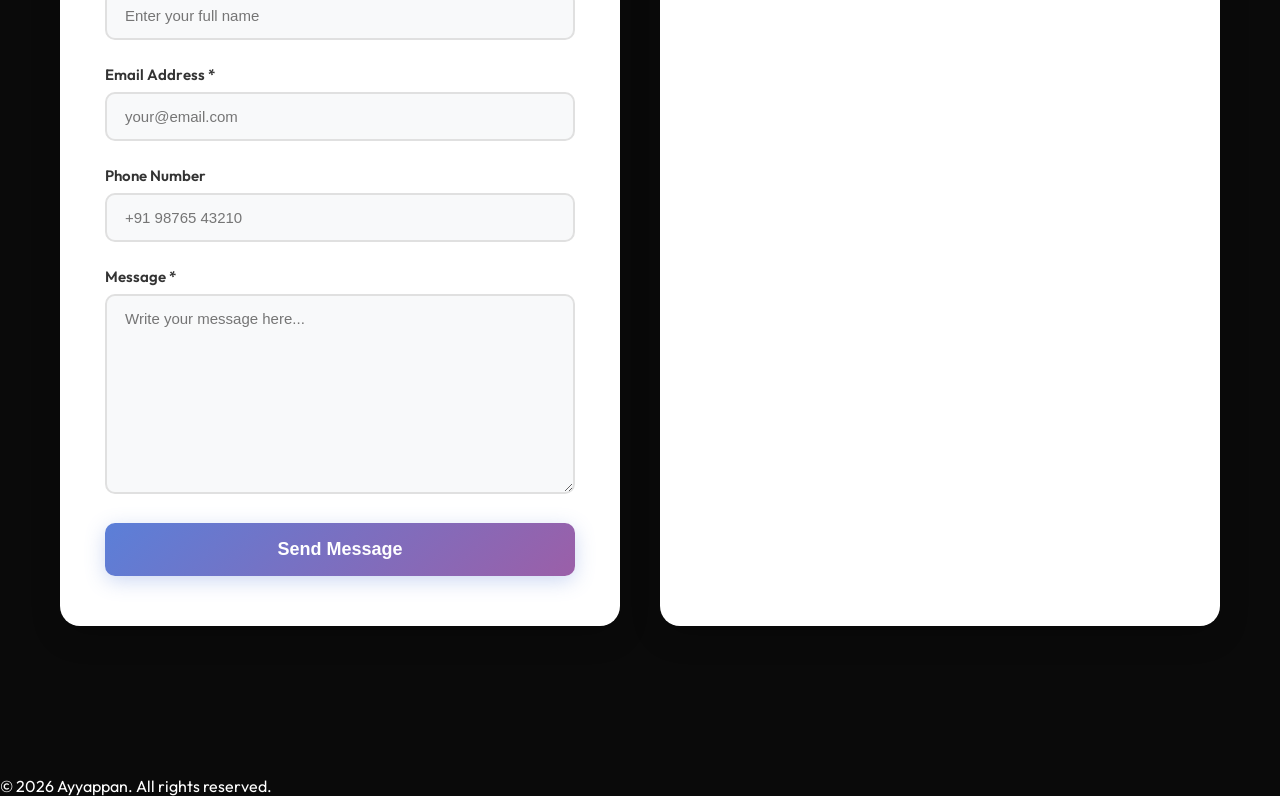
==== commit 9d135d07: "add toogle and some colors" ====
--- a/index.html
+++ b/index.html
@@ -1,12 +1,15 @@
 <!DOCTYPE html>
 <html lang="en">
+
 <head>
     <meta charset="UTF-8">
     <meta name="viewport" content="width=device-width, initial-scale=1.0">
     <title>Ayyappan | Portfolio</title>
-    <link rel="icon" href="" style="border-radius: 100%;" >
+    <link rel="icon" href="" style="border-radius: 100%;">
     <link rel="stylesheet" href="./css/style.css">
-    <link href="https://fonts.googleapis.com/css2?family=Outfit:wght@300;400;700&family=Playfair+Display:ital,wght@0,700;1,700&family=Pacifico&display=swap" rel="stylesheet">
+    <link
+        href="https://fonts.googleapis.com/css2?family=Outfit:wght@300;400;700&family=Playfair+Display:ital,wght@0,700;1,700&family=Pacifico&display=swap"
+        rel="stylesheet">
     <link rel="stylesheet" href="https://cdnjs.cloudflare.com/ajax/libs/font-awesome/6.4.2/css/all.min.css">
 </head>
 
@@ -149,7 +152,7 @@
 
 
 
-    
+
 
     <main id="Projects" class="content">
         <section class="projects-hero">
@@ -261,8 +264,7 @@
                     <div class="project-card" data-project-id="study">
                         <div class="project-image-container">
                             <div class="carousel-wrapper">
-                                <img src="./assets/images/mystudy1.png" alt="My Study Life"
-                                    class="project-img active">
+                                <img src="./assets/images/mystudy1.png" alt="My Study Life" class="project-img active">
                                 <img src="./assets/images/mystudy2.png" alt="Alt 1" class="project-img">
                                 <img src="./assets/images/mystudy3.png" alt="Alt 1" class="project-img">
                                 <img src="./assets/images/mystudy4.png" alt="Alt 1" class="project-img">
@@ -309,7 +311,7 @@
         </section>
     </main>
 
-    
+
 
     <div id="Contact" class="container">
         <h2 class="section-title text-center">Contact <span class="highlight">Me</span></h2>
@@ -350,7 +352,8 @@
                 <div class="mapouter">
                     <div class="gmap_canvas"><iframe class="gmap_iframe" width="100%" frameborder="0" scrolling="no"
                             marginheight="0" marginwidth="0"
-                            src="https://maps.google.com/maps?width=1233&amp;height=673&amp;hl=en&amp;q=paramakudi&amp;t=&amp;z=11&amp;ie=UTF8&amp;iwloc=B&amp;output=embed"></iframe></div>
+                            src="https://maps.google.com/maps?width=1233&amp;height=673&amp;hl=en&amp;q=paramakudi&amp;t=&amp;z=11&amp;ie=UTF8&amp;iwloc=B&amp;output=embed"></iframe>
+                    </div>
                 </div>
             </div>
 
@@ -363,8 +366,32 @@
             <div class="footer-bottom" style="justify-content: center; gap: 0; padding-top: 20px;">
                 <div class="copyright">
                     &copy; 2026 Ayyappan. All rights reserved.
-        </div>
+                </div>
     </footer>
+
+    <!-- Style Switcher -->
+    <div class="style-switcher">
+        <div class="style-switcher-toggler">
+            <i class="fa-solid fa-gear fa-spin"></i>
+        </div>
+        <div class="s-header">Select Color</div>
+        <div class="s-content colors">
+            <span style="background: #3b82f6;" onclick="setActiveStyle('#3b82f6')"></span>
+            <span style="background: #f7709a;" onclick="setActiveStyle('#f7709a')"></span>
+            <span style="background: #a855f7;" onclick="setActiveStyle('#a855f7')"></span>
+            <span style="background: #10b981;" onclick="setActiveStyle('#10b981')"></span>
+            <span style="background: #f59e0b;" onclick="setActiveStyle('#f59e0b')"></span>
+            <span style="background: #64748b;" onclick="setActiveStyle('#64748b')"></span>
+            <span style="background: #d946ef;" onclick="setActiveStyle('#d946ef')"></span>
+            <span style="background: #f97316;" onclick="setActiveStyle('#f97316')"></span>
+            <span style="background: #ef4444;" onclick="setActiveStyle('#ef4444')"></span>
+        </div>
+        <div class="s-header">Dark Mode</div>
+        <div class="s-content dark-mode-content">
+            <span class="mode-btn dark-btn" onclick="setDarkMode('dark')" title="Dark Mode"></span>
+            <span class="mode-btn light-btn" onclick="setDarkMode('light')" title="Light Mode"></span>
+        </div>
+    </div>
 
     <script>
         // Hamburger Menu Toggle
@@ -376,8 +403,6 @@
                 hamburger.classList.toggle('active');
                 navLinks.classList.toggle('active');
             });
-
-            // Close menu when a link is clicked
             navLinks.querySelectorAll('a').forEach(link => {
                 link.addEventListener('click', () => {
                     hamburger.classList.remove('active');
@@ -387,77 +412,60 @@
         }
 
         // Navbar scroll detection
-        document.addEventListener('DOMContentLoaded', () => {
-            const navbar = document.querySelector('.navbar');
-            if (navbar) {
-                window.addEventListener('scroll', () => {
-                    if (window.scrollY > 50) {
-                        navbar.classList.add('scrolled');
-                    } else {
-                        navbar.classList.remove('scrolled');
-                    }
-                });
+        const navbar = document.querySelector('.navbar');
+        if (navbar) {
+            window.addEventListener('scroll', () => {
+                navbar.classList.toggle('scrolled', window.scrollY > 50);
+            });
+        }
+
+        // Carousel
+        function moveCarousel(projectId, direction) {
+            const card = document.querySelector(`.project-card[data-project-id="${projectId}"]`);
+            if (!card) return;
+            const images = card.querySelectorAll('.project-img');
+            let currentIndex = -1;
+            images.forEach((img, index) => {
+                if (img.classList.contains('active')) currentIndex = index;
+            });
+            if (currentIndex === -1) return;
+            images[currentIndex].classList.remove('active');
+            let newIndex = currentIndex + direction;
+            if (newIndex >= images.length) newIndex = 0;
+            if (newIndex < 0) newIndex = images.length - 1;
+            images[newIndex].classList.add('active');
+        }
+
+        // Style Switcher toggle
+        document.querySelector(".style-switcher-toggler").addEventListener("click", () => {
+            document.querySelector(".style-switcher").classList.toggle("open");
+        });
+
+        // Hide style switcher on scroll
+        window.addEventListener("scroll", () => {
+            const switcher = document.querySelector(".style-switcher");
+            if (switcher && switcher.classList.contains("open")) {
+                switcher.classList.remove("open");
             }
         });
 
-
-        function moveCarousel(projectId, direction) {
-    const card = document.querySelector(`.project-card[data-project-id="${projectId}"]`);
-    if (!card) return;
-
-    const images = card.querySelectorAll('.project-img');
-    let currentIndex = -1;
-
-    // Find current active index
-    images.forEach((img, index) => {
-        if (img.classList.contains('active')) {
-            currentIndex = index;
+        // Color changer
+        function setActiveStyle(color) {
+            document.documentElement.style.setProperty('--skin-color', color);
+            document.documentElement.style.setProperty('--rose-color', color);
         }
-    });
-
-    if (currentIndex === -1) return;
-
-    // Remove active from current
-    images[currentIndex].classList.remove('active');
-
-    // Calculate new index
-    let newIndex = currentIndex + direction;
-    if (newIndex >= images.length) newIndex = 0;
-    if (newIndex < 0) newIndex = images.length - 1;
-
-    // Add active to new
-    images[newIndex].classList.add('active');
-}
-
-// Navbar scroll detection
-document.addEventListener('DOMContentLoaded', () => {
-    const navbar = document.querySelector('.navbar');
-    if (navbar) {
-        window.addEventListener('scroll', () => {
-            if (window.scrollY > 50) {
-                navbar.classList.add('scrolled');
+
+        // Dark / Light mode
+        function setDarkMode(mode) {
+            if (mode === 'light') {
+                document.body.classList.add('light-mode');
             } else {
-                navbar.classList.remove('scrolled');
+                document.body.classList.remove('light-mode');
             }
-        });
-    }
-});
-
-// Navbar scroll detection
-document.addEventListener('DOMContentLoaded', () => {
-    const navbar = document.querySelector('.navbar');
-    if (navbar) {
-        window.addEventListener('scroll', () => {
-            if (window.scrollY > 50) {
-                navbar.classList.add('scrolled');
-            } else {
-                navbar.classList.remove('scrolled');
-            }
-        });
-    }
-});
-
+        }
     </script>
 </body>
 
+</html>
+
 </html>
--- a/css/style.css
+++ b/css/style.css
@@ -1,4 +1,4 @@
-﻿* {
+* {
     margin: 0;
     padding: 0;
     box-sizing: border-box;
@@ -40,8 +40,9 @@
     font-family: 'Pacifico', cursive;
     font-size: 2rem;
     font-weight: 400;
-    color: #ffffff;
+    color: var(--skin-color);
     text-shadow: 0 0 15px rgba(255, 255, 255, 0.3);
+    transition: color 0.4s ease;
 }
 
 .nav-links {
@@ -151,11 +152,11 @@
     left: 10px;
     width: 100%;
     height: 100%;
-    background: #f7709a;
+    background: var(--skin-color);
     border-radius: 30px;
     transform: rotate(-10deg);
     z-index: 1;
-    transition: transform 0.4s ease;
+    transition: background 0.4s ease, transform 0.4s ease;
 }
 
 .hero-profile-img {
@@ -184,7 +185,8 @@
 }
 
 .hero-title .highlight {
-    color: #f7709a;
+    color: var(--skin-color);
+    transition: color 0.4s ease;
 }
 
 .hero-subtitle {
@@ -197,8 +199,9 @@
 }
 
 .hero-subtitle i {
-    color: #f7709a;
+    color: var(--skin-color);
     font-size: 1.3rem;
+    transition: color 0.4s ease;
 }
 
 .hero-desc {
@@ -215,7 +218,7 @@
 }
 
 .btn-pink {
-    background: #f7709a;
+    background: var(--skin-color);
     color: #fff;
     padding: 0.9rem 2.2rem;
     border-radius: 30px;
@@ -228,9 +231,10 @@
 }
 
 .btn-pink:hover {
-    background: #e65c87;
+    background: var(--skin-color);
+    opacity: 0.85;
     transform: translateY(-2px);
-    box-shadow: 0 5px 15px rgba(247, 112, 154, 0.4);
+    box-shadow: 0 5px 15px rgba(0, 0, 0, 0.4);
     color: #fff;
 }
 
@@ -304,6 +308,7 @@
         transform: translate(-50%, 20px);
     }
 }
+
 /* About Me Section Layout */
 .about-section {
     padding: 100px 0;
@@ -330,7 +335,8 @@
 }
 
 .section-title .highlight {
-    color: #f7709a;
+    color: var(--skin-color);
+    transition: color 0.4s ease;
 }
 
 .about-content-grid {
@@ -426,6 +432,7 @@
 }
 
 :root {
+    --skin-color: #f7709a;
     --rose-color: #a855f7;
     --rose-glow: rgba(168, 85, 247, 0.4);
 }
@@ -482,25 +489,25 @@
 
 .project-img.active {
     opacity: 1;
-    }
-
-    .carousel-btn {
-        position: absolute;
-        top: 50%;
-        transform: translateY(-50%);
-        background: rgba(255, 255, 255, 0.1);
-        color: white;
-        border: 1px solid rgba(255, 255, 255, 0.2);
-        width: 40px;
-        height: 40px;
-        border-radius: 8px;
-        cursor: pointer;
-        z-index: 20;
-        display: flex;
-        justify-content: center;
-        align-items: center;
-        transition: all 0.3s ease;
-    }
+}
+
+.carousel-btn {
+    position: absolute;
+    top: 50%;
+    transform: translateY(-50%);
+    background: rgba(255, 255, 255, 0.1);
+    color: white;
+    border: 1px solid rgba(255, 255, 255, 0.2);
+    width: 40px;
+    height: 40px;
+    border-radius: 8px;
+    cursor: pointer;
+    z-index: 20;
+    display: flex;
+    justify-content: center;
+    align-items: center;
+    transition: all 0.3s ease;
+}
 
 .carousel-btn:hover {
     background: var(--rose-color);
@@ -627,144 +634,338 @@
 
 
 .container {
-  max-width: 1200px;
-  margin: 0 auto;
-  padding: 0 20px 80px;
+    max-width: 1200px;
+    margin: 0 auto;
+    padding: 0 20px 80px;
 }
 
 .contact-grid {
-  display: grid;
-  grid-template-columns: 1fr 1fr;
-  gap: 40px;
-  margin-bottom: 50px;
+    display: grid;
+    grid-template-columns: 1fr 1fr;
+    gap: 40px;
+    margin-bottom: 50px;
 }
 
 
 .contact-form-section {
-  background: white;
-  border-radius: 20px;
-  padding: 50px 45px;
-  box-shadow: 0 10px 30px rgba(0, 0, 0, 0.2);
+    background: white;
+    border-radius: 20px;
+    padding: 50px 45px;
+    box-shadow: 0 10px 30px rgba(0, 0, 0, 0.2);
 }
 
 .form-title {
-  font-size: 32px;
-  font-weight: 700;
-  color: #1a1a1a;
-  margin-bottom: 15px;
+    font-size: 32px;
+    font-weight: 700;
+    color: #1a1a1a;
+    margin-bottom: 15px;
 }
 
 .form-subtitle {
-  font-size: 16px;
-  color: #666;
-  margin-bottom: 35px;
-  line-height: 1.6;
+    font-size: 16px;
+    color: #666;
+    margin-bottom: 35px;
+    line-height: 1.6;
 }
 
 .form-group {
-  margin-bottom: 25px;
+    margin-bottom: 25px;
 }
 
 .form-group label {
-  display: block;
-  font-size: 15px;
-  font-weight: 600;
-  color: #333;
-  margin-bottom: 8px;
+    display: block;
+    font-size: 15px;
+    font-weight: 600;
+    color: #333;
+    margin-bottom: 8px;
 }
 
 .form-group input,
 .form-group select,
 .form-group textarea {
-  width: 100%;
-  padding: 14px 18px;
-  background: #f8f9fa;
-  border: 2px solid #e0e0e0;
-  border-radius: 10px;
-  font-size: 15px;
-  color: #333;
-  font-family: "Segoe UI", Tahoma, Geneva, Verdana, sans-serif;
-  transition: all 0.3s;
+    width: 100%;
+    padding: 14px 18px;
+    background: #f8f9fa;
+    border: 2px solid #e0e0e0;
+    border-radius: 10px;
+    font-size: 15px;
+    color: #333;
+    font-family: "Segoe UI", Tahoma, Geneva, Verdana, sans-serif;
+    transition: all 0.3s;
 }
 
 .form-group input:focus,
 .form-group select:focus,
 .form-group textarea:focus {
-  outline: none;
-  border-color: #5b7fd8;
-  background: white;
-  box-shadow: 0 0 0 4px rgba(91, 127, 216, 0.1);
+    outline: none;
+    border-color: #5b7fd8;
+    background: white;
+    box-shadow: 0 0 0 4px rgba(91, 127, 216, 0.1);
 }
 
 .form-group textarea {
-  resize: vertical;
-  min-height: 200px;
+    resize: vertical;
+    min-height: 200px;
 }
 
 .submit-btn {
-  width: 100%;
-  padding: 16px;
-  background: linear-gradient(135deg, #5b7fd8, #9b5fa8);
-  color: white;
-  border: none;
-  border-radius: 10px;
-  font-size: 18px;
-  font-weight: 700;
-  cursor: pointer;
-  transition: all 0.3s;
-  box-shadow: 0 5px 20px rgba(91, 127, 216, 0.3);
+    width: 100%;
+    padding: 16px;
+    background: linear-gradient(135deg, #5b7fd8, #9b5fa8);
+    color: white;
+    border: none;
+    border-radius: 10px;
+    font-size: 18px;
+    font-weight: 700;
+    cursor: pointer;
+    transition: all 0.3s;
+    box-shadow: 0 5px 20px rgba(91, 127, 216, 0.3);
 }
 
 .submit-btn:hover {
-  transform: translateY(-2px);
-  box-shadow: 0 8px 25px rgba(91, 127, 216, 0.4);
+    transform: translateY(-2px);
+    box-shadow: 0 8px 25px rgba(91, 127, 216, 0.4);
 }
 
 
 
 
 .map-section {
-  background: white;
-  border-radius: 20px;
-  padding: 50px;
-  box-shadow: 0 10px 30px rgba(0, 0, 0, 0.2);
-  text-align: center;
+    background: white;
+    border-radius: 20px;
+    padding: 50px;
+    box-shadow: 0 10px 30px rgba(0, 0, 0, 0.2);
+    text-align: center;
 }
 
 .map-title {
-  font-size: 32px;
-  font-weight: 700;
-  color: #1a1a1a;
-  margin-bottom: 30px;
+    font-size: 32px;
+    font-weight: 700;
+    color: #1a1a1a;
+    margin-bottom: 30px;
 }
 
 .mapouter {
-  position: relative;
-  width: 100%;
-  height: 430px;
+    position: relative;
+    width: 100%;
+    height: 430px;
 }
 
 .gmap_canvas {
-  overflow: hidden;
-  background: none !important;
-  width: 100%;
-  height: 100%;
+    overflow: hidden;
+    background: none !important;
+    width: 100%;
+    height: 100%;
 }
 
 .gmap_iframe {
-  width: 100%;
-  height: 100% !important;
-  border: none;
+    width: 100%;
+    height: 100% !important;
+    border: none;
 }
 
 .map-placeholder {
-  width: 100%;
-  height: 400px;
-  background: #f8f9fa;
-  border-radius: 15px;
-  display: flex;
-  align-items: center;
-  justify-content: center;
-  font-size: 80px;
-  border: 2px dashed #e0e0e0;
+    width: 100%;
+    height: 400px;
+    background: #f8f9fa;
+    border-radius: 15px;
+    display: flex;
+    align-items: center;
+    justify-content: center;
+    font-size: 80px;
+    border: 2px dashed #e0e0e0;
+}
+
+/* Style Switcher */
+.style-switcher {
+    position: fixed;
+    left: 0;
+    top: 100px;
+    width: 220px;
+    background: #5b7fd8;
+    z-index: 1000;
+    border-radius: 0 0 5px 0;
+    transition: transform 0.3s ease;
+    transform: translateX(-100%);
+    box-shadow: 5px 5px 20px rgba(0, 0, 0, 0.2);
+    overflow: visible;
+}
+
+.style-switcher.open {
+    transform: translateX(0);
+}
+
+.style-switcher .s-header {
+    padding: 12px 0;
+    text-align: center;
+    color: #fff;
+    font-size: 15px;
+    font-weight: 600;
+    letter-spacing: 0.5px;
+}
+
+.style-switcher .s-content {
+    background: #fff;
+    padding: 10px 5px;
+    display: grid;
+    grid-template-columns: repeat(3, 1fr);
+    gap: 10px;
+    justify-items: center;
+    border-radius: 0 0 5px 0;
+}
+
+.style-switcher .colors span {
+    width: 32px;
+    height: 32px;
+    border-radius: 30%;
+    cursor: pointer;
+    box-shadow: 0 2px 6px rgba(255, 255, 255, 0.15);
+    transition: transform 0.2s ease, box-shadow 0.2s ease;
+    display: inline-block;
+}
+
+.style-switcher .colors span:hover {
+    transform: scale(1.15);
+    box-shadow: 0 4px 10px rgba(0, 0, 0, 0.25);
+}
+
+/* Gear toggler — flush against the right edge of the panel, no gap */
+.style-switcher-toggler {
+    position: absolute;
+    left: 100%;
+    /* starts exactly at panel's right edge */
+    top: 0;
+    height: 45px;
+    width: 45px;
+    background: #5b7fd8;
+    color: #fff;
+    display: flex;
+    align-items: center;
+    justify-content: center;
+    font-size: 20px;
+    cursor: pointer;
+    border-radius: 0 8px 8px 0;
+    box-shadow: 5px 3px 12px rgba(0, 0, 0, 0.2);
+    transition: background 0.3s ease;
+    margin-left: 0;
+    /* no gap */
+}
+
+.style-switcher-toggler:hover {
+    background: #4a6bc4;
+}
+
+/* Dark Mode buttons */
+.style-switcher .dark-mode-content {
+    background: #fff;
+    padding: 12px 8px;
+    display: flex;
+    justify-content: center;
+    gap: 16px;
+    border-radius: 0 0 5px 0;
+}
+
+.mode-btn {
+    width: 42px;
+    height: 42px;
+    border-radius: 50%;
+    cursor: pointer;
+    display: flex;
+    align-items: center;
+    justify-content: center;
+    font-size: 18px;
+    transition: transform 0.2s ease, box-shadow 0.2s ease;
+    box-shadow: 0 2px 8px rgba(0, 0, 0, 0.2);
+}
+
+.dark-btn {
+    background: #1a1a2e;
+    color: #fff;
+}
+
+.light-btn {
+    background: #f8f9fa;
+    color: #f59e0b;
+    border: 2px solid #e2e8f0;
+}
+
+.mode-btn:hover {
+    transform: scale(1.1);
+    box-shadow: 0 4px 12px rgba(0, 0, 0, 0.25);
+}
+
+/* Light Mode Overrides */
+body.light-mode {
+    background-color: #ffffff;
+    color: #1a1a1a;
+}
+
+body.light-mode .navbar {
+    background: rgba(255, 255, 255, 0.95) !important;
+    border-bottom: 1px solid rgba(0, 0, 0, 0.08);
+}
+
+body.light-mode .navbar.scrolled {
+    background: rgba(255, 255, 255, 0.98) !important;
+    backdrop-filter: blur(10px);
+}
+
+body.light-mode .nav-logo {
+    text-shadow: none;
+}
+
+body.light-mode .nav-links a {
+    color: #333;
+}
+
+body.light-mode .nav-links a:hover {
+    color: #1a1a1a;
+    text-shadow: none;
+}
+
+body.light-mode .about-section {
+    background-color: #ffffff;
+}
+
+body.light-mode .section-title.text-center {
+    color: #1a1a1a;
+}
+
+body.light-mode .about-desc {
+    color: #444;
+}
+
+body.light-mode .personal-info li strong {
+    color: #1a1a1a;
+}
+
+body.light-mode .personal-info li span {
+    color: #555;
+}
+
+body.light-mode .skill-name {
+    color: #1a1a1a;
+}
+
+body.light-mode .skill-pct {
+    color: #555;
+}
+
+body.light-mode .progress-bar-bg {
+    background: rgba(0, 0, 0, 0.08);
+}
+
+body.light-mode .progress-bar-fill {
+    background: #444;
+}
+
+body.light-mode .project-card {
+    background: #f1f5f9;
+    border: 1px solid #e2e8f0;
+}
+
+body.light-mode .carousel-btn {
+    background: #fff;
+    color: #333;
+    border: 1px solid #ccc;
 }
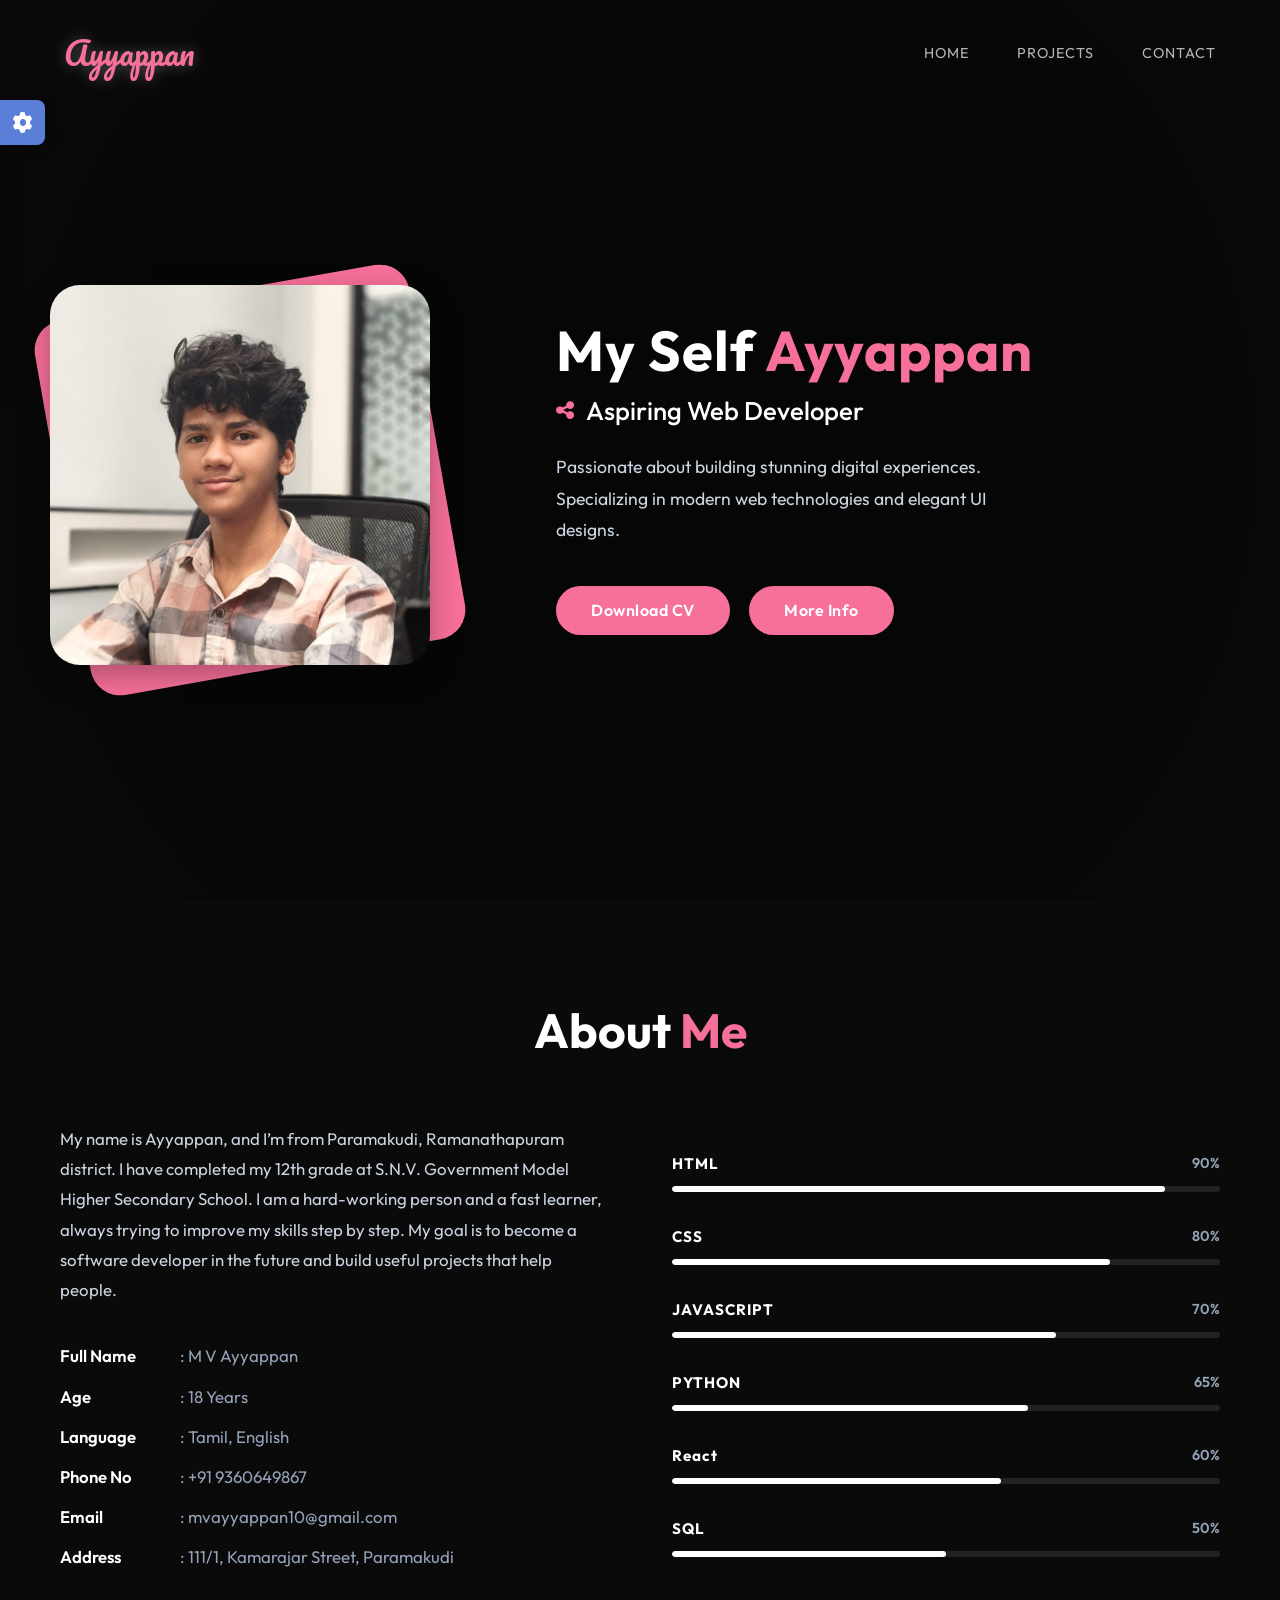
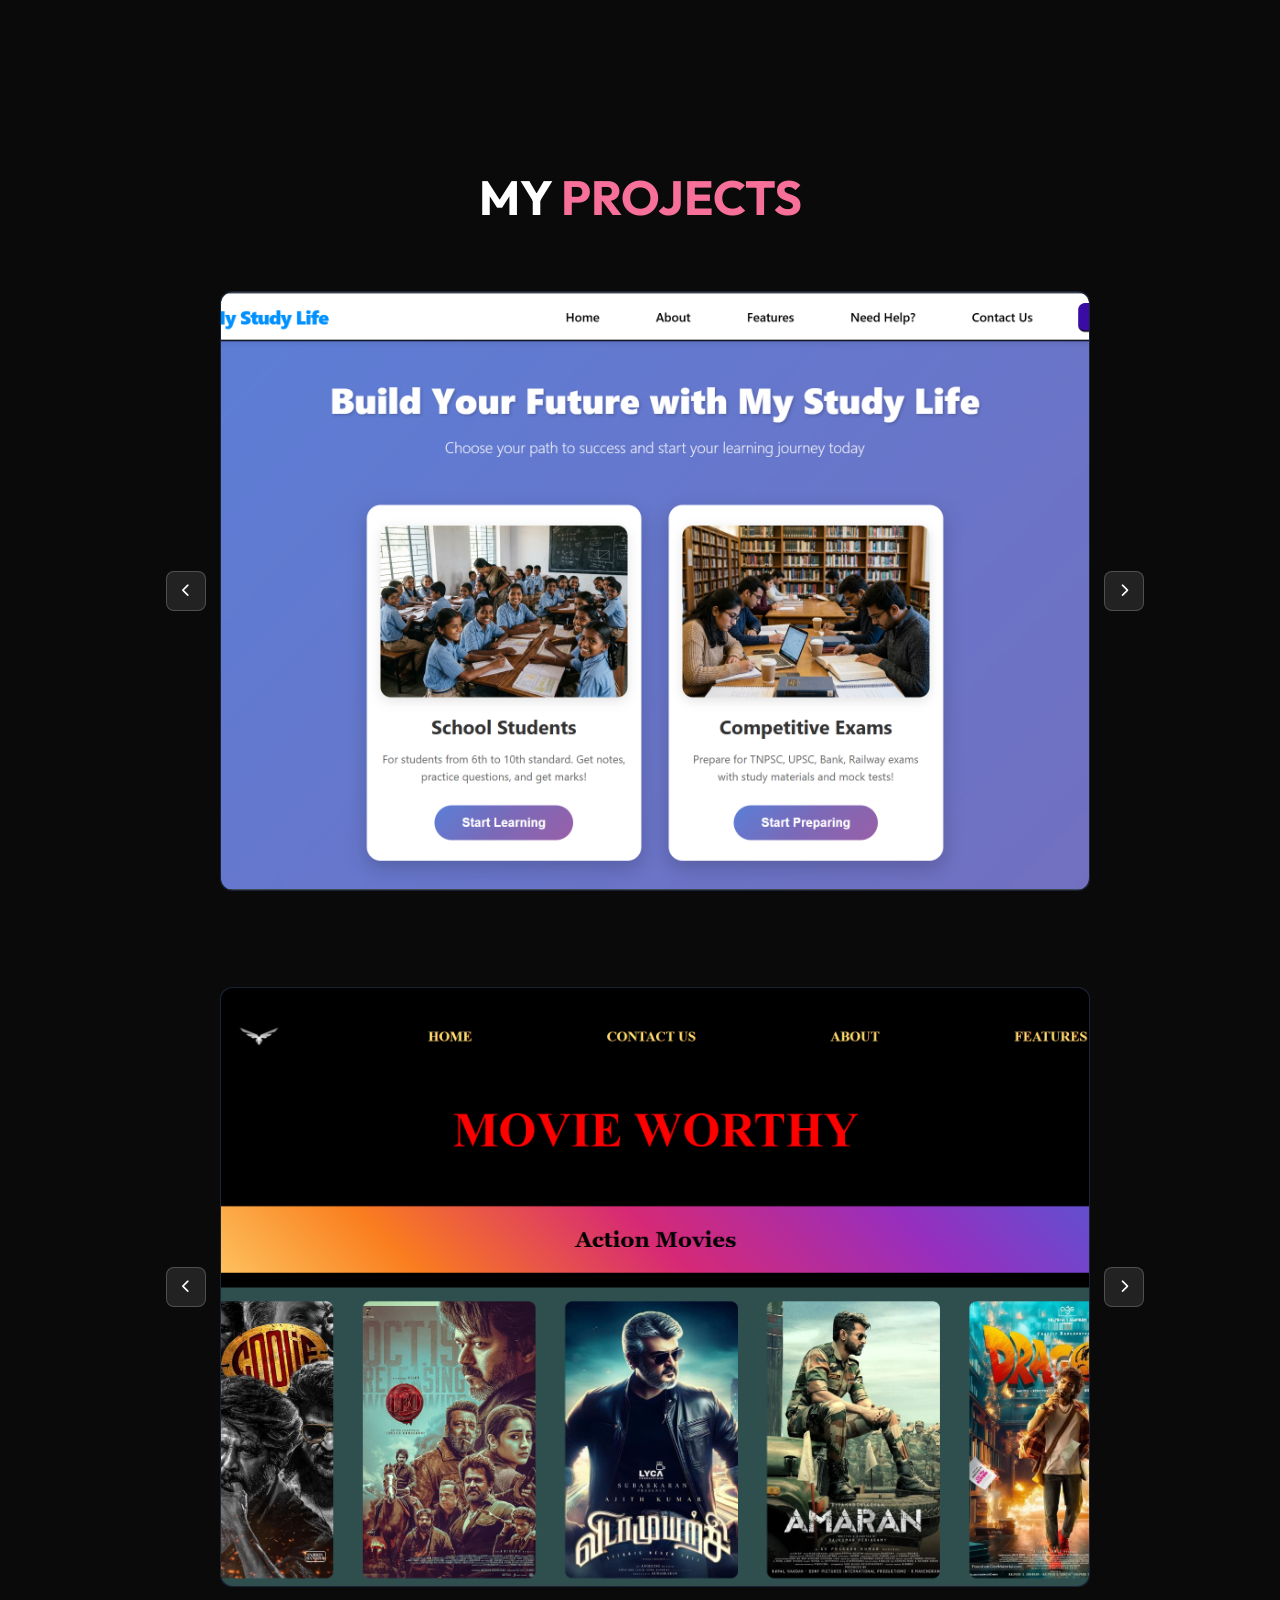
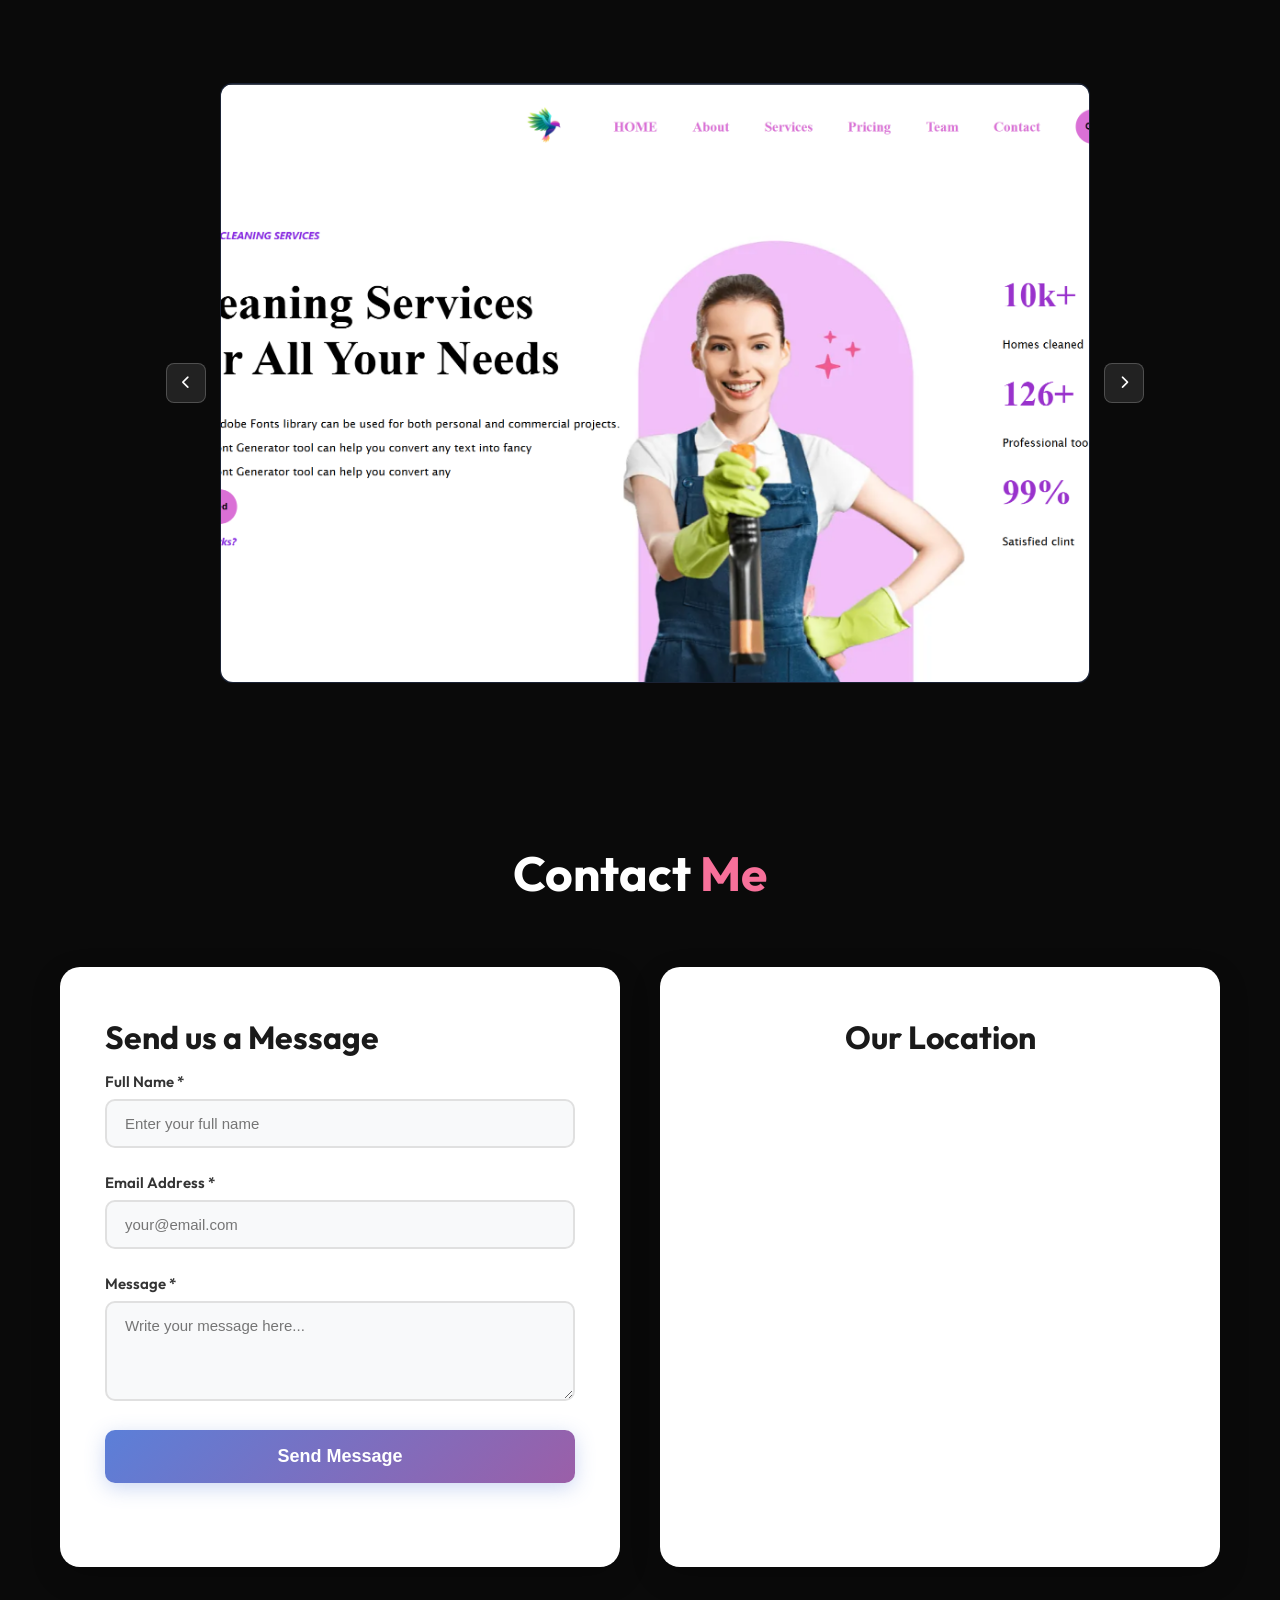
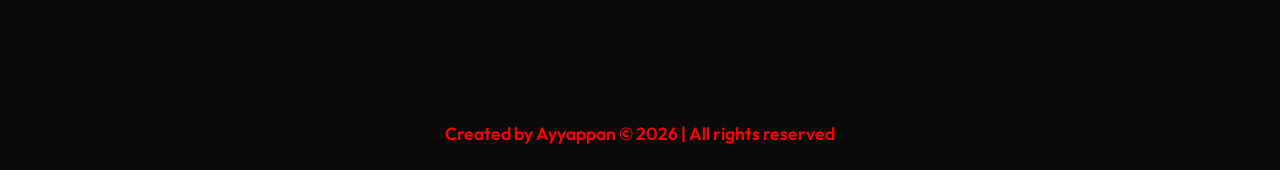
==== commit 6cf7e2aa: "modify codes" ====
--- a/index.html
+++ b/index.html
@@ -163,56 +163,47 @@
             <div class="container footer-container">
                 <div class="projects-grid">
 
-
-
-                    <div class="project-card" data-project-id="cleaning">
+                    <div class="project-card" data-project-id="study">
                         <div class="project-image-container">
                             <div class="carousel-wrapper">
-                                <img src="./assets/images/cleaner1.png" alt="Cleaning Service"
-                                    class="project-img active">
-                                <img src="./assets/images/cleaner2.png" alt="Alt 1" class="project-img">
-                                <img src="./assets/images/cleaner3.png" alt="Alt 1" class="project-img">
+                                <img src="./assets/images/mystudy1.png" alt="My Study Life" class="project-img active">
+                                <img src="./assets/images/mystudy2.png" alt="Alt 1" class="project-img">
+                                <img src="./assets/images/mystudy3.png" alt="Alt 1" class="project-img">
+                                <img src="./assets/images/mystudy4.png" alt="Alt 1" class="project-img">
                             </div>
                         </div>
-                        <button class="carousel-btn prev" onclick="moveCarousel('cleaning', -1)"><i
+                        <button class="carousel-btn prev" onclick="moveCarousel('study', -1)"><i
                                 class="fa-solid fa-chevron-left"></i></button>
-                        <button class="carousel-btn next" onclick="moveCarousel('cleaning', 1)"><i
+                        <button class="carousel-btn next" onclick="moveCarousel('study', 1)"><i
                                 class="fa-solid fa-chevron-right"></i></button>
                         <div class="project-hover-info">
-                            <h3>Cleaning <span class="highlight">Service</span></h3>
-                            <pre class="description">
-Beresin Cleaning Services is a premium professional cleaning platform designed to provide reliable, high-quality 
-maintenance solutions for homeowners and commercial businesses.
-
-The platform features a structured set of public pages including Home, About Us, Services, Pricing, Our Team, and Contact, 
-all designed to guide the user from discovery to booking.
-
-Service System:  Residential Cleaning, Commercial Solutions, Expert Staff
-
-Pricing & Plans: Basic Cleaning: $350, Pro Cleaning: $650Deluxe, Cleaning: $950
-
-Trust & Social Proof: Experience Tracking,Team Transparency,Testimonials.
-
-Engagement & Conversion: Newsletter,Contact Interface,Trusted Network. 
-
-Target Clients: Homeowners, Businesses,Busy Professionals.
-
-</pre>
-
-
+                            <h3>My <span class="highlight">Study</span> Life</h3>
+                            <pre class="description">My Study Life is a comprehensive educational technology platform designed to serve
+competitive exam aspirants preparing for government exams like TNPSC,SSC,Railway,Banking.
+
+The platform has structured public pages like Home, About, Contact, and secure Login/Signup.
+Welcome page for authenticated users, Quick access to all exam preparation paths.
+
+Quiz System: Quiz Selection with filter functionality, Interactive quiz interface with timer,
+Multiple choice questions with answer submission, Results dashboard showing score and accuracy.
+
+Notes System: Create, edit,and delete notes,Color-coded notes, Search and filter functionality.
+
+E-Books: Download 1st to 12th Standard School Books, All 3 Terms, Tamil & English Medium
+
+Profile & Progress Tracking: Account settings and password management,
+showing: Quizzes taken ,Average score, Overall accuracy,Current streak
+
+Competitive Exam Aspirants - Preparation for:
+TNPSC (Tamil Nadu Public Service Commission), SSC (Staff Selection Commission), Bank Exams, Railway Exams.</pre>
                             <div class="project-links">
-                                <a href="https://mvayyappan.github.io/Static-Cleaner-site/" target="_blank"><i
+                                <a href="https://mvayyappan.github.io/Full-Stack--My-Study-Life/" target="_blank"><i
                                         class="fa-solid fa-eye"></i> View</a>
-                                <a href="https://github.com/mvayyappan/Static-Cleaner-site.git" target="_blank"><i
+                                <a href="https://github.com/mvayyappan/Full-Stack--My-Study-Life.git" target="_blank"><i
                                         class="fa-brands fa-github"></i> GitHub</a>
                             </div>
                         </div>
                     </div>
-
-
-
-
-
 
                     <div class="project-card" data-project-id="movie">
                         <div class="project-image-container">
@@ -261,51 +252,62 @@
 
 
 
-                    <div class="project-card" data-project-id="study">
+
+                    <div class="project-card" data-project-id="cleaning">
                         <div class="project-image-container">
                             <div class="carousel-wrapper">
-                                <img src="./assets/images/mystudy1.png" alt="My Study Life" class="project-img active">
-                                <img src="./assets/images/mystudy2.png" alt="Alt 1" class="project-img">
-                                <img src="./assets/images/mystudy3.png" alt="Alt 1" class="project-img">
-                                <img src="./assets/images/mystudy4.png" alt="Alt 1" class="project-img">
+                                <img src="./assets/images/cleaner1.png" alt="Cleaning Service"
+                                    class="project-img active">
+                                <img src="./assets/images/cleaner2.png" alt="Alt 1" class="project-img">
+                                <img src="./assets/images/cleaner3.png" alt="Alt 1" class="project-img">
                             </div>
                         </div>
-                        <button class="carousel-btn prev" onclick="moveCarousel('study', -1)"><i
+                        <button class="carousel-btn prev" onclick="moveCarousel('cleaning', -1)"><i
                                 class="fa-solid fa-chevron-left"></i></button>
-                        <button class="carousel-btn next" onclick="moveCarousel('study', 1)"><i
+                        <button class="carousel-btn next" onclick="moveCarousel('cleaning', 1)"><i
                                 class="fa-solid fa-chevron-right"></i></button>
                         <div class="project-hover-info">
-                            <h3>My <span class="highlight">Study</span> Life</h3>
-                            <pre class="description">My Study Life is a comprehensive educational technology platform designed to serve
-competitive exam aspirants preparing for government exams like TNPSC,SSC,Railway,Banking.
-
-The platform has structured public pages like Home, About, Contact, and secure Login/Signup.
-Welcome page for authenticated users, Quick access to all exam preparation paths.
-
-Quiz System: Quiz Selection with filter functionality, Interactive quiz interface with timer,
-Multiple choice questions with answer submission, Results dashboard showing score and accuracy.
-
-Notes System: Create, edit,and delete notes,Color-coded notes, Search and filter functionality.
-
-E-Books: Download 1st to 12th Standard School Books, All 3 Terms, Tamil & English Medium
-
-Profile & Progress Tracking: Account settings and password management,
-showing: Quizzes taken ,Average score, Overall accuracy,Current streak
-
-Competitive Exam Aspirants - Preparation for:
-TNPSC (Tamil Nadu Public Service Commission) - Groups 1, 2, 4
-SSC (Staff Selection Commission) - CGL, CHSL, MTS
-Bank Exams - PO/MT, SO, Clerk positions
-Railway Exams - Grades A, B, C, D</pre>
+                            <h3>Cleaning <span class="highlight">Service</span></h3>
+                            <pre class="description">
+Beresin Cleaning Services is a premium professional cleaning platform 
+
+designed to provide reliable, high-quality maintenance solutions for homeowners and commercial businesses.
+
+The platform features a structured set of public pages including Home, About Us, Services, Pricing, Our Team, and Contact.
+
+all designed to guide the user from discovery to booking.
+
+Service System:  Residential Cleaning, Commercial Solutions, Expert Staff
+
+Pricing & Plans: Basic Cleaning: $350, Pro Cleaning: $650Deluxe, Cleaning: $950
+
+Trust & Social Proof: Experience Tracking,Team Transparency,Testimonials.
+
+Engagement & Conversion: Newsletter,Contact Interface,Trusted Network. 
+
+Target Clients: Homeowners, Businesses, Busy Professionals.
+
+</pre>
+
+
                             <div class="project-links">
-                                <a href="https://mvayyappan.github.io/Full-Stack--My-Study-Life/" target="_blank"><i
+                                <a href="https://mvayyappan.github.io/Static-Cleaner-site/" target="_blank"><i
                                         class="fa-solid fa-eye"></i> View</a>
-                                <a href="https://github.com/mvayyappan/Full-Stack--My-Study-Life.git" target="_blank"><i
+                                <a href="https://github.com/mvayyappan/Static-Cleaner-site.git" target="_blank"><i
                                         class="fa-brands fa-github"></i> GitHub</a>
                             </div>
                         </div>
                     </div>
 
+
+
+
+
+
+                    
+
+
+                    
                 </div>
             </div>
         </section>
@@ -331,11 +333,6 @@
                     <div class="form-group">
                         <label>Email Address *</label>
                         <input type="email" id="email" placeholder="your@email.com" required>
-                    </div>
-
-                    <div class="form-group">
-                        <label>Phone Number</label>
-                        <input type="tel" id="phone" placeholder="+91 98765 43210">
                     </div>
 
                     <div class="form-group">
@@ -361,12 +358,8 @@
 
     </div>
 
-    <footer class="main-footer">
-        <div class="footer-container">
-            <div class="footer-bottom" style="justify-content: center; gap: 0; padding-top: 20px;">
-                <div class="copyright">
-                    &copy; 2026 Ayyappan. All rights reserved.
-                </div>
+    <footer class="footer">
+        <p>Created by Ayyappan © 2026 | All rights reserved</p>
     </footer>
 
     <!-- Style Switcher -->
@@ -394,6 +387,48 @@
     </div>
 
     <script>
+    function moveCarousel(projectId, direction) {
+    const card = document.querySelector(`.project-card[data-project-id="${projectId}"]`);
+    if (!card) return;
+
+    const images = card.querySelectorAll('.project-img');
+    let currentIndex = -1;
+
+    // Find current active index
+    images.forEach((img, index) => {
+        if (img.classList.contains('active')) {
+            currentIndex = index;
+        }
+    });
+
+    if (currentIndex === -1) return;
+
+    // Remove active from current
+    images[currentIndex].classList.remove('active');
+
+    // Calculate new index
+    let newIndex = currentIndex + direction;
+    if (newIndex >= images.length) newIndex = 0;
+    if (newIndex < 0) newIndex = images.length - 1;
+
+    // Add active to new
+    images[newIndex].classList.add('active');
+}
+
+    // Navbar scroll detection
+    document.addEventListener('DOMContentLoaded', () => {
+        const navbar = document.querySelector('.navbar');
+        if (navbar) {
+            window.addEventListener('scroll', () => {
+                if (window.scrollY > 50) {
+                    navbar.classList.add('scrolled');
+                } else {
+                    navbar.classList.remove('scrolled');
+                }
+            });
+        }
+    });
+
         // Hamburger Menu Toggle
         const hamburger = document.getElementById('hamburger');
         const navLinks = document.getElementById('nav-links');
--- a/css/style.css
+++ b/css/style.css
@@ -446,7 +446,7 @@
 .projects-grid {
     display: grid;
     grid-template-columns: 1fr;
-    gap: 2in;
+    gap: 1in;
     max-width: 1000px;
     margin: 0 auto;
     padding: 0 80px;
@@ -455,7 +455,7 @@
 
 .project-card {
     position: relative;
-    height: 700px;
+    height: 600px;
     width: 870px;
     background: #0f172a;
     border-radius: 12px;
@@ -525,6 +525,8 @@
 
 
 
+
+
 .project-hover-info {
     position: absolute;
     top: 0;
@@ -705,7 +707,7 @@
 
 .form-group textarea {
     resize: vertical;
-    min-height: 200px;
+    min-height: 100px;
 }
 
 .submit-btn {
@@ -968,4 +970,13 @@
     background: #fff;
     color: #333;
     border: 1px solid #ccc;
+}
+
+.footer {
+    text-align: center;
+    padding: 25px 5%;
+    background: var(--primary-color);
+    color: #ff0000;
+    font-weight: 600;
+    font-size: 1.10em;
 }
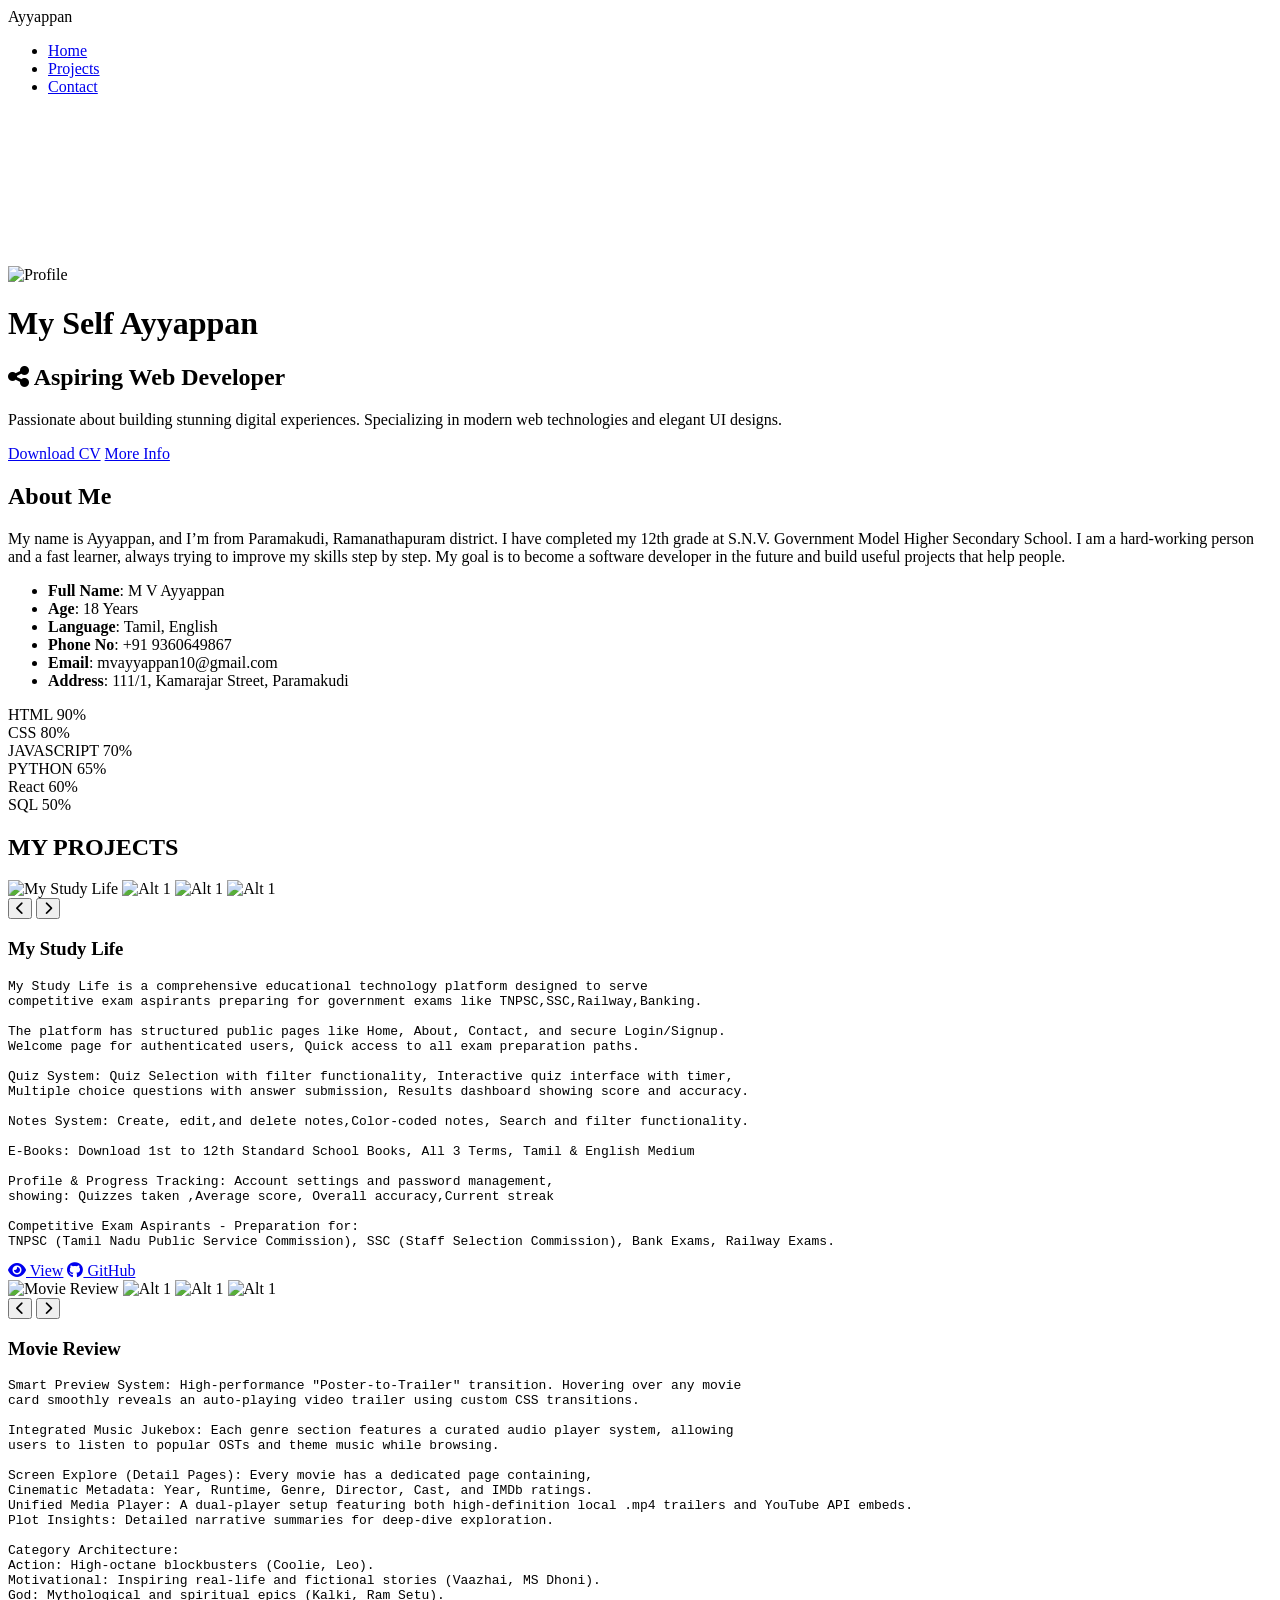
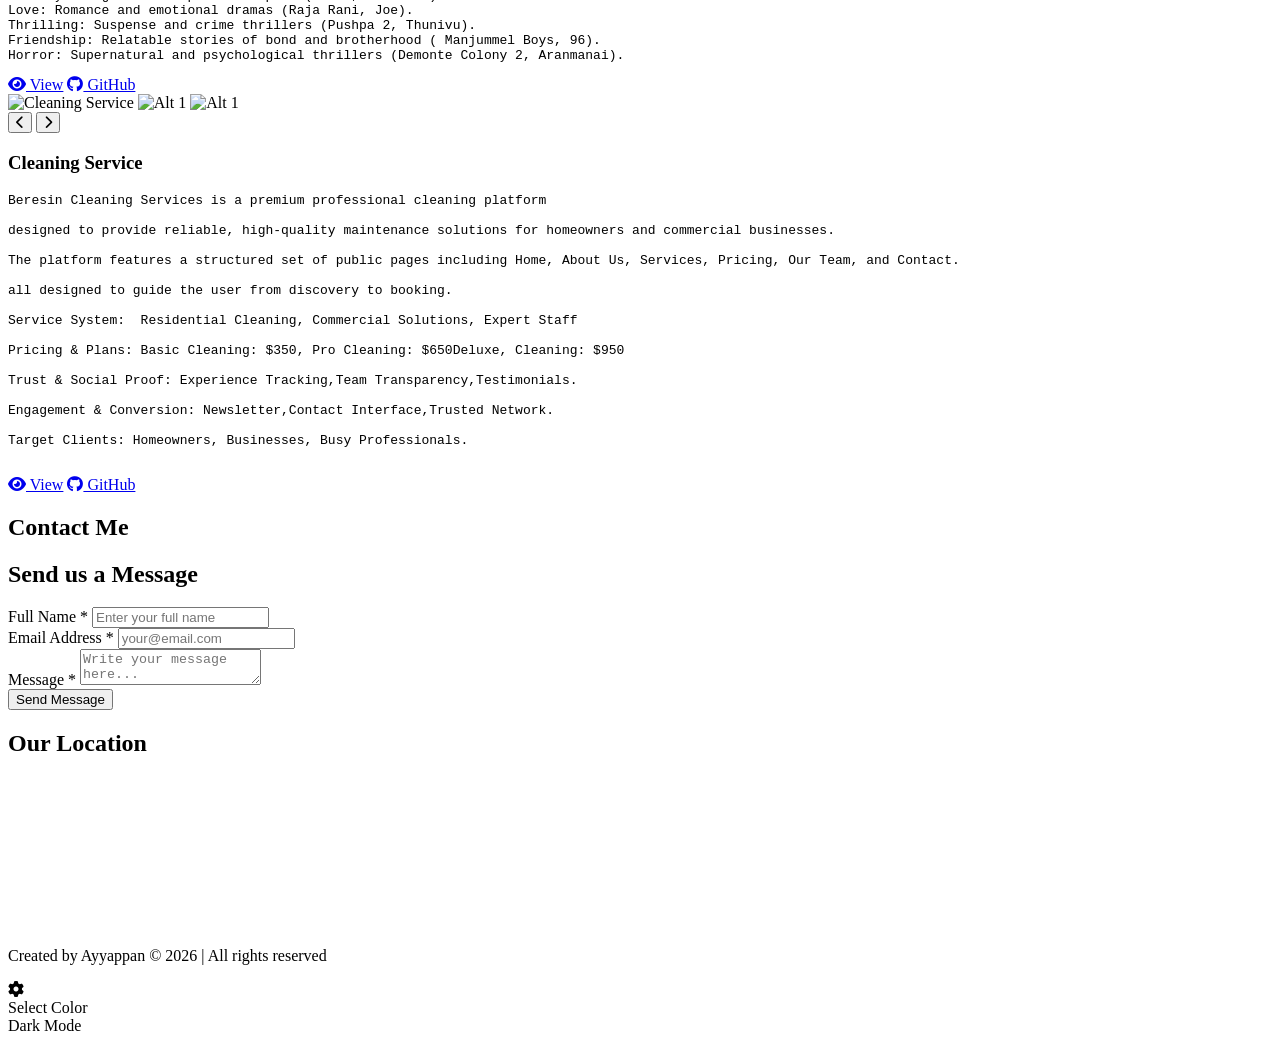
==== commit 597d831a: "Fix asset paths for GitHub Pages deployment" ====
--- a/index.html
+++ b/index.html
@@ -6,7 +6,7 @@
     <meta name="viewport" content="width=device-width, initial-scale=1.0">
     <title>Ayyappan | Portfolio</title>
     <link rel="icon" href="" style="border-radius: 100%;">
-    <link rel="stylesheet" href="./css/style.css">
+    <link rel="stylesheet" href="/My-Protfolio/css/style.css">
     <link
         href="https://fonts.googleapis.com/css2?family=Outfit:wght@300;400;700&family=Playfair+Display:ital,wght@0,700;1,700&family=Pacifico&display=swap"
         rel="stylesheet">
@@ -18,7 +18,7 @@
         <div class="nav-logo">Ayyappan</div>
         <div class="hamburger" id="hamburger"></div>
         <ul class="nav-links" id="nav-links">
-            <li><a href="index.html">Home</a></li>
+            <li><a href="/My-Protfolio/">Home</a></li>
             <li><a href="#Projects">Projects</a></li>
             <li><a href="#Contact">Contact</a></li>
         </ul>
@@ -26,7 +26,7 @@
 
     <div class="hero-video-container">
         <video autoplay muted loop playsinline class="hero-video-bg">
-            <source src="assets/videos/index_backgroud_video.mp4">
+            <source src="/My-Protfolio/assets/videos/index_backgroud_video.mp4">
         </video>
         <div class="hero-overlay"></div>
     </div>
@@ -38,7 +38,7 @@
                 <div class="hero-image-col">
                     <div class="image-frame">
                         <div class="frame-backdrop"></div>
-                        <img src="assets/images/Ayyappan1.jpeg" alt="Profile" class="hero-profile-img">
+                        <img src="/My-Protfolio/assets/images/Ayyappan1.jpeg" alt="Profile" class="hero-profile-img">
                     </div>
                 </div>
                 <div class="hero-text-col">
@@ -51,7 +51,7 @@
                         and elegant UI designs.
                     </p>
                     <div class="hero-actions">
-                        <a href="./assets/files/Ayyappan_Resume.pdf" target="_blank" download="Ayyappan_Resume_CV"
+                        <a href="/My-Protfolio/assets/files/Ayyappan_Resume.pdf" target="_blank" download="Ayyappan_Resume_CV"
                             class="btn btn-pink">Download CV</a>
                         <a href="#about" class="btn btn-pink">More Info</a>
                     </div>
@@ -166,10 +166,10 @@
                     <div class="project-card" data-project-id="study">
                         <div class="project-image-container">
                             <div class="carousel-wrapper">
-                                <img src="./assets/images/mystudy1.png" alt="My Study Life" class="project-img active">
-                                <img src="./assets/images/mystudy2.png" alt="Alt 1" class="project-img">
-                                <img src="./assets/images/mystudy3.png" alt="Alt 1" class="project-img">
-                                <img src="./assets/images/mystudy4.png" alt="Alt 1" class="project-img">
+                                <img src="/My-Protfolio/assets/images/mystudy1.png" alt="My Study Life" class="project-img active">
+                                <img src="/My-Protfolio/assets/images/mystudy2.png" alt="Alt 1" class="project-img">
+                                <img src="/My-Protfolio/assets/images/mystudy3.png" alt="Alt 1" class="project-img">
+                                <img src="/My-Protfolio/assets/images/mystudy4.png" alt="Alt 1" class="project-img">
                             </div>
                         </div>
                         <button class="carousel-btn prev" onclick="moveCarousel('study', -1)"><i
@@ -208,10 +208,10 @@
                     <div class="project-card" data-project-id="movie">
                         <div class="project-image-container">
                             <div class="carousel-wrapper">
-                                <img src="./assets/images/movie1.png" alt="Movie Review" class="project-img active">
-                                <img src="./assets/images/movie2.png" alt="Alt 1" class="project-img">
-                                <img src="./assets/images/movie3.png" alt="Alt 1" class="project-img">
-                                <img src="./assets/images/movie4.png" alt="Alt 1" class="project-img">
+                                <img src="/My-Protfolio/assets/images/movie1.png" alt="Movie Review" class="project-img active">
+                                <img src="/My-Protfolio/assets/images/movie2.png" alt="Alt 1" class="project-img">
+                                <img src="/My-Protfolio/assets/images/movie3.png" alt="Alt 1" class="project-img">
+                                <img src="/My-Protfolio/assets/images/movie4.png" alt="Alt 1" class="project-img">
                             </div>
                         </div>
                         <button class="carousel-btn prev" onclick="moveCarousel('movie', -1)"><i
@@ -256,10 +256,10 @@
                     <div class="project-card" data-project-id="cleaning">
                         <div class="project-image-container">
                             <div class="carousel-wrapper">
-                                <img src="./assets/images/cleaner1.png" alt="Cleaning Service"
+                                <img src="/My-Protfolio/assets/images/cleaner1.png" alt="Cleaning Service"
                                     class="project-img active">
-                                <img src="./assets/images/cleaner2.png" alt="Alt 1" class="project-img">
-                                <img src="./assets/images/cleaner3.png" alt="Alt 1" class="project-img">
+                                <img src="/My-Protfolio/assets/images/cleaner2.png" alt="Alt 1" class="project-img">
+                                <img src="/My-Protfolio/assets/images/cleaner3.png" alt="Alt 1" class="project-img">
                             </div>
                         </div>
                         <button class="carousel-btn prev" onclick="moveCarousel('cleaning', -1)"><i
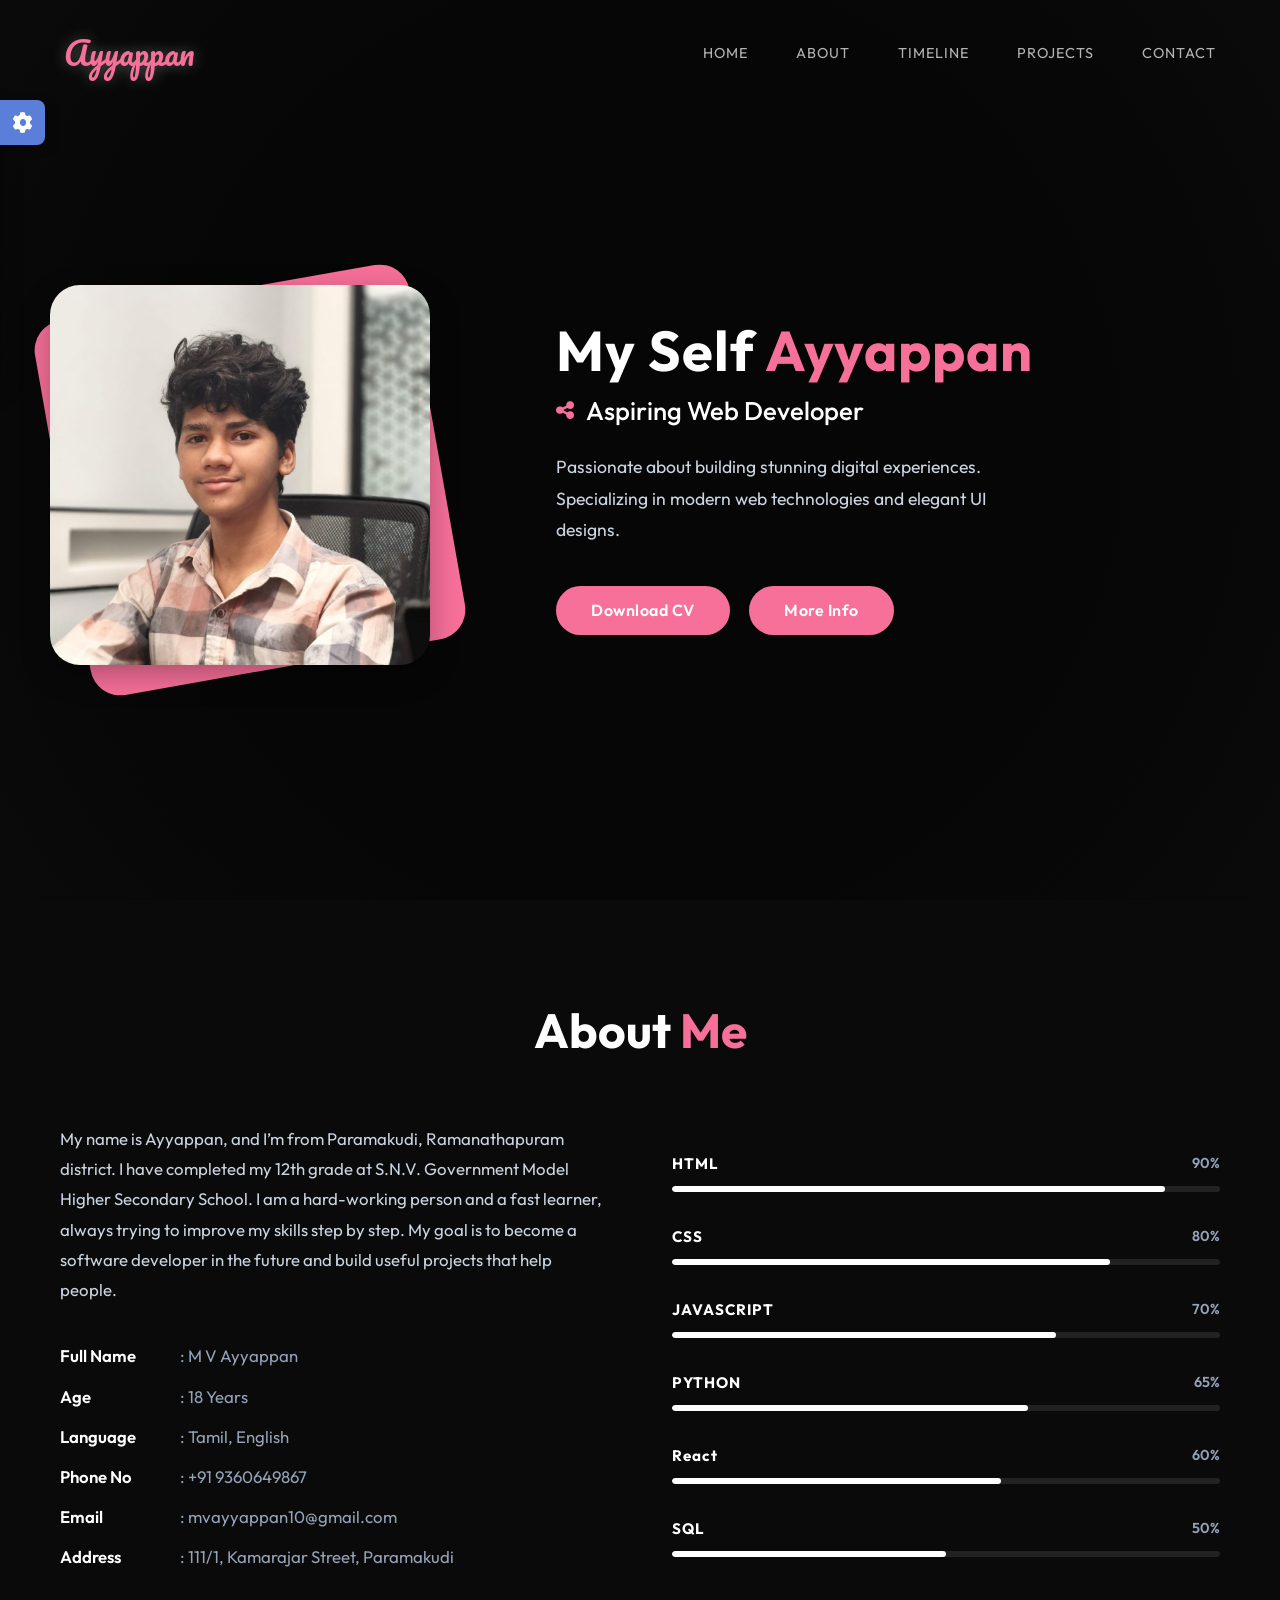
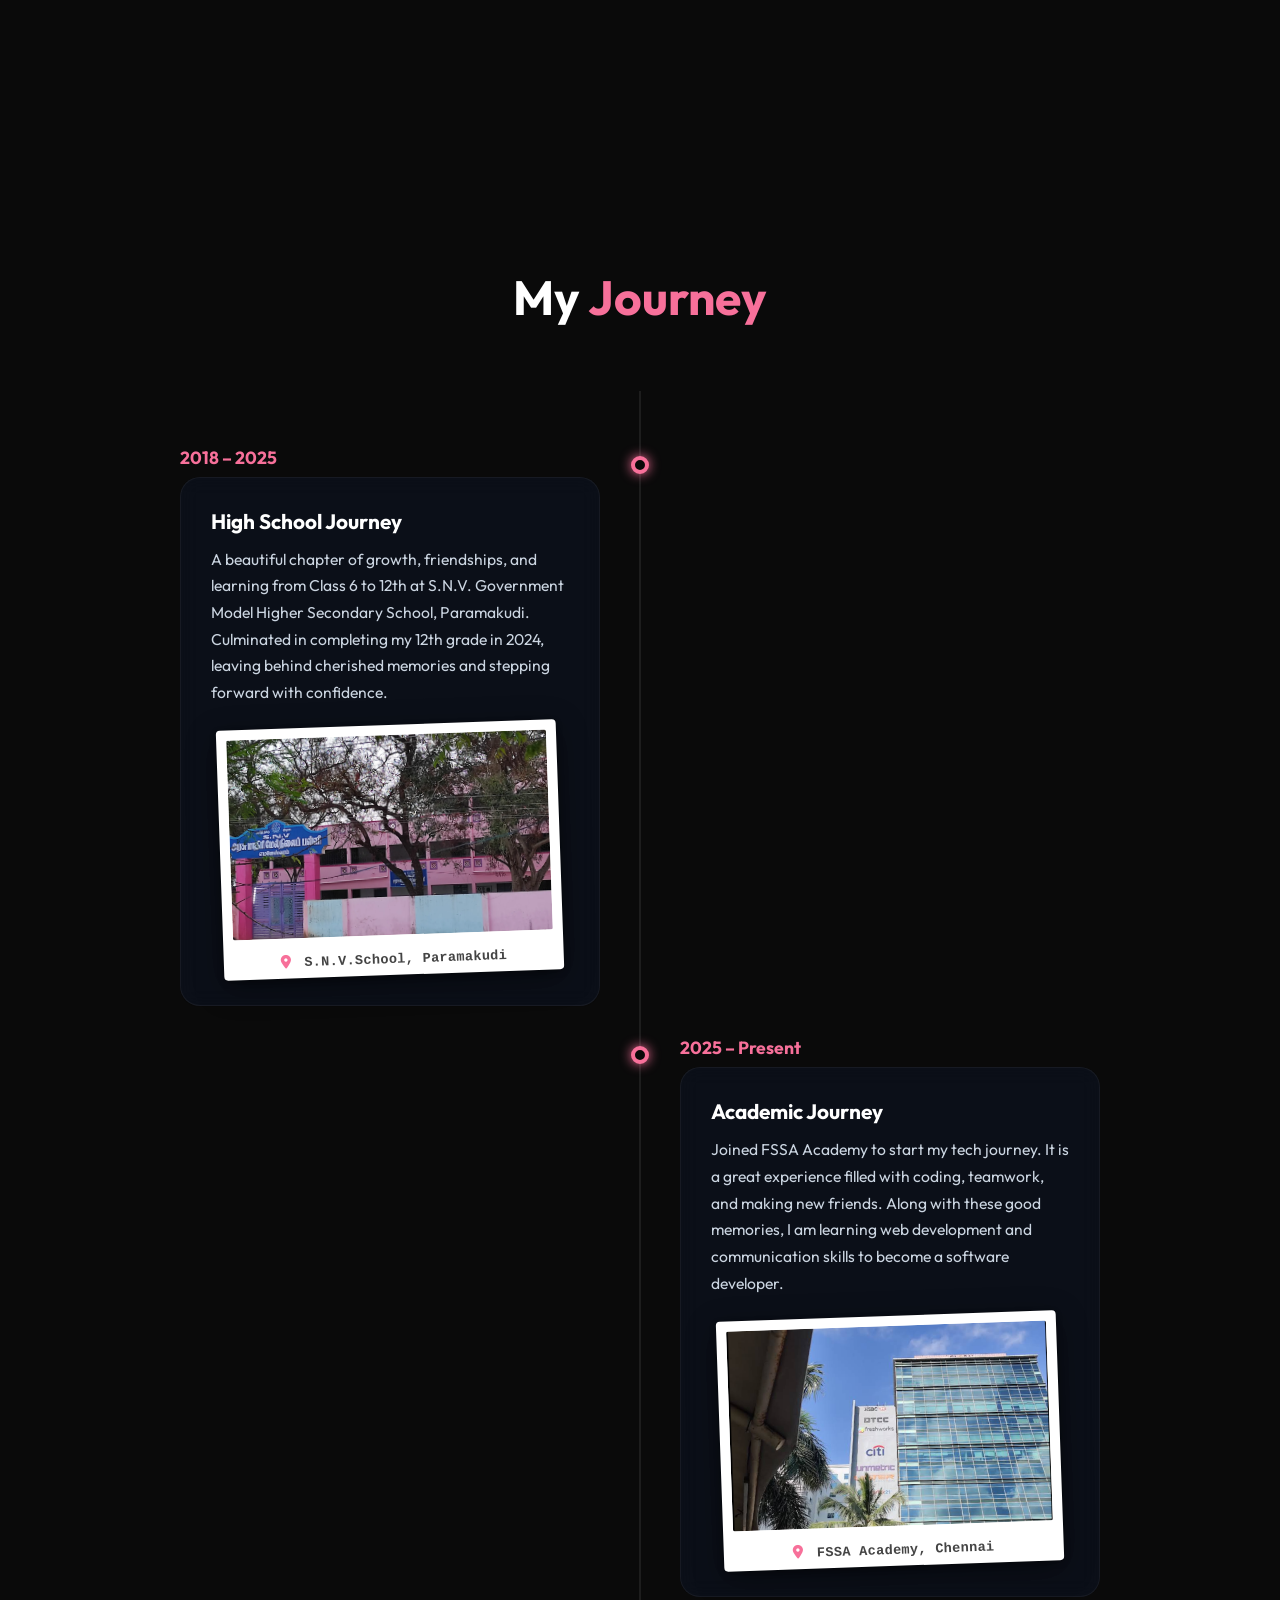
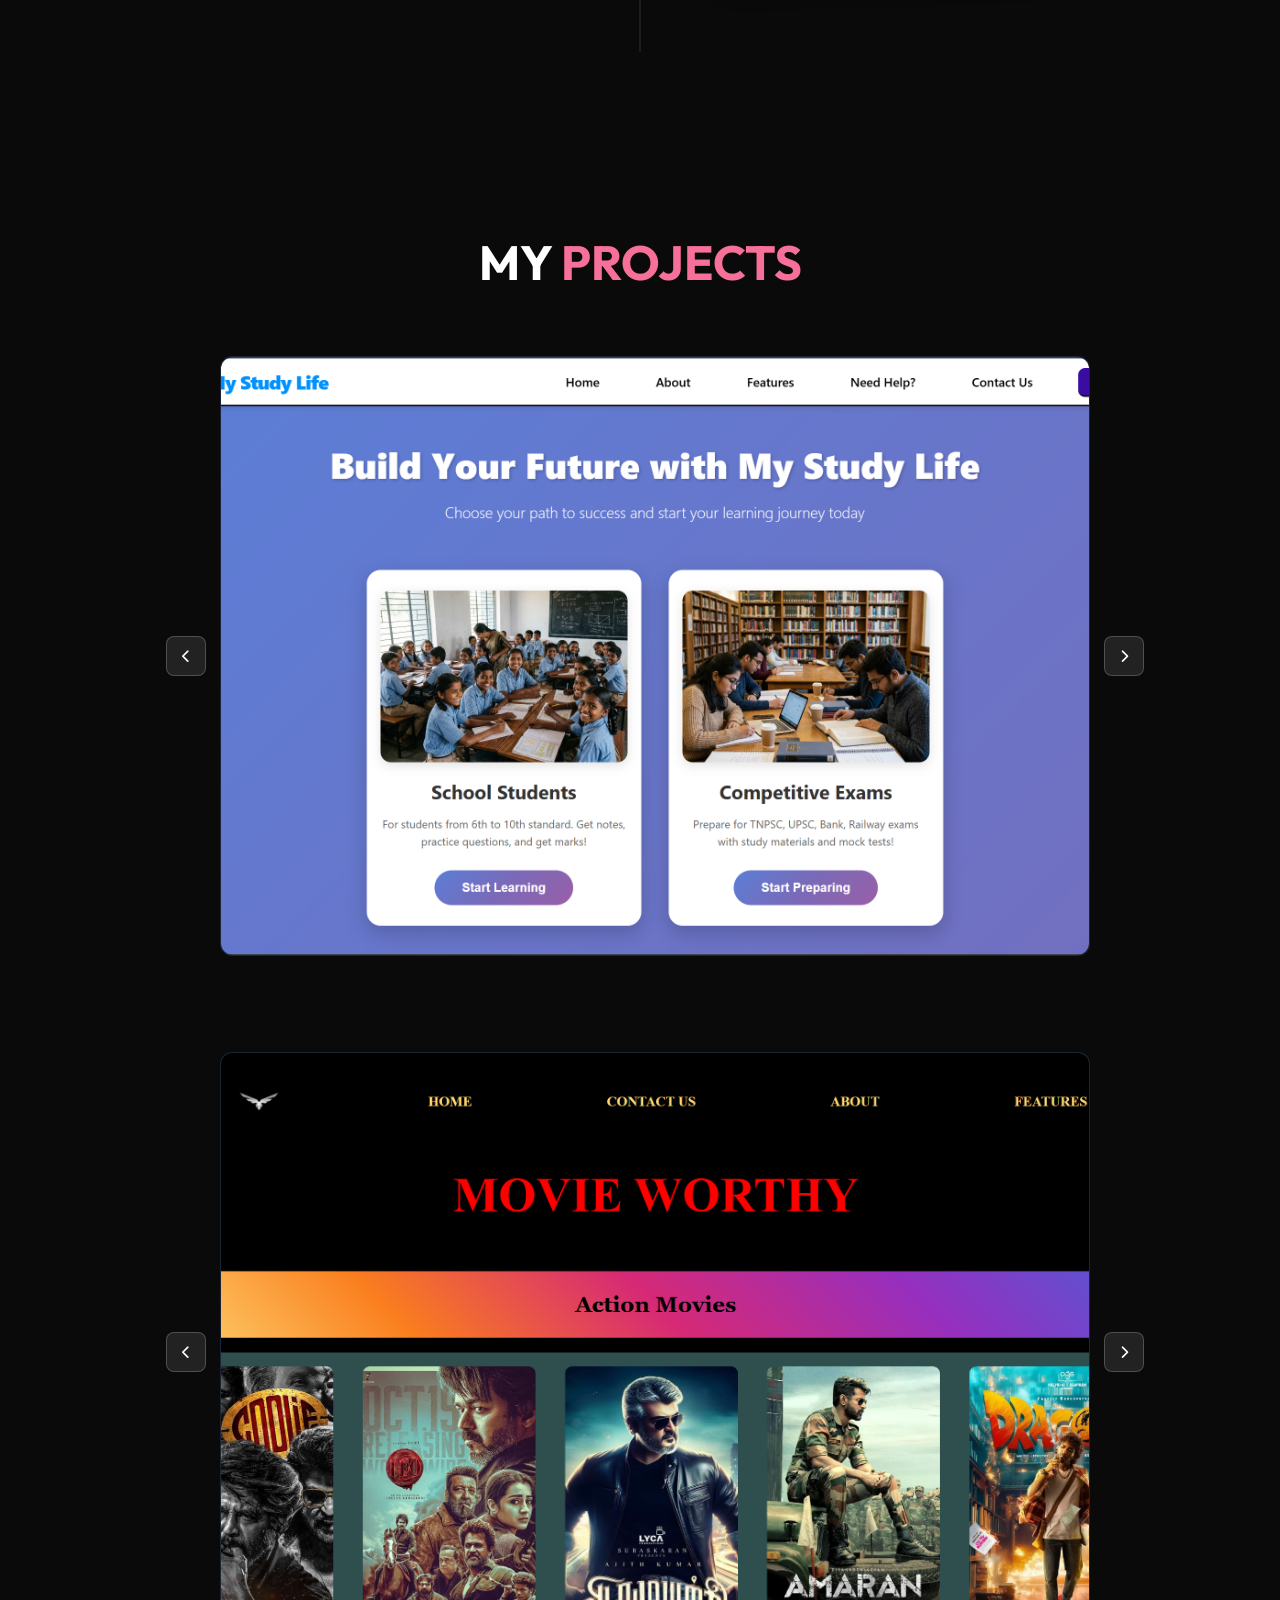
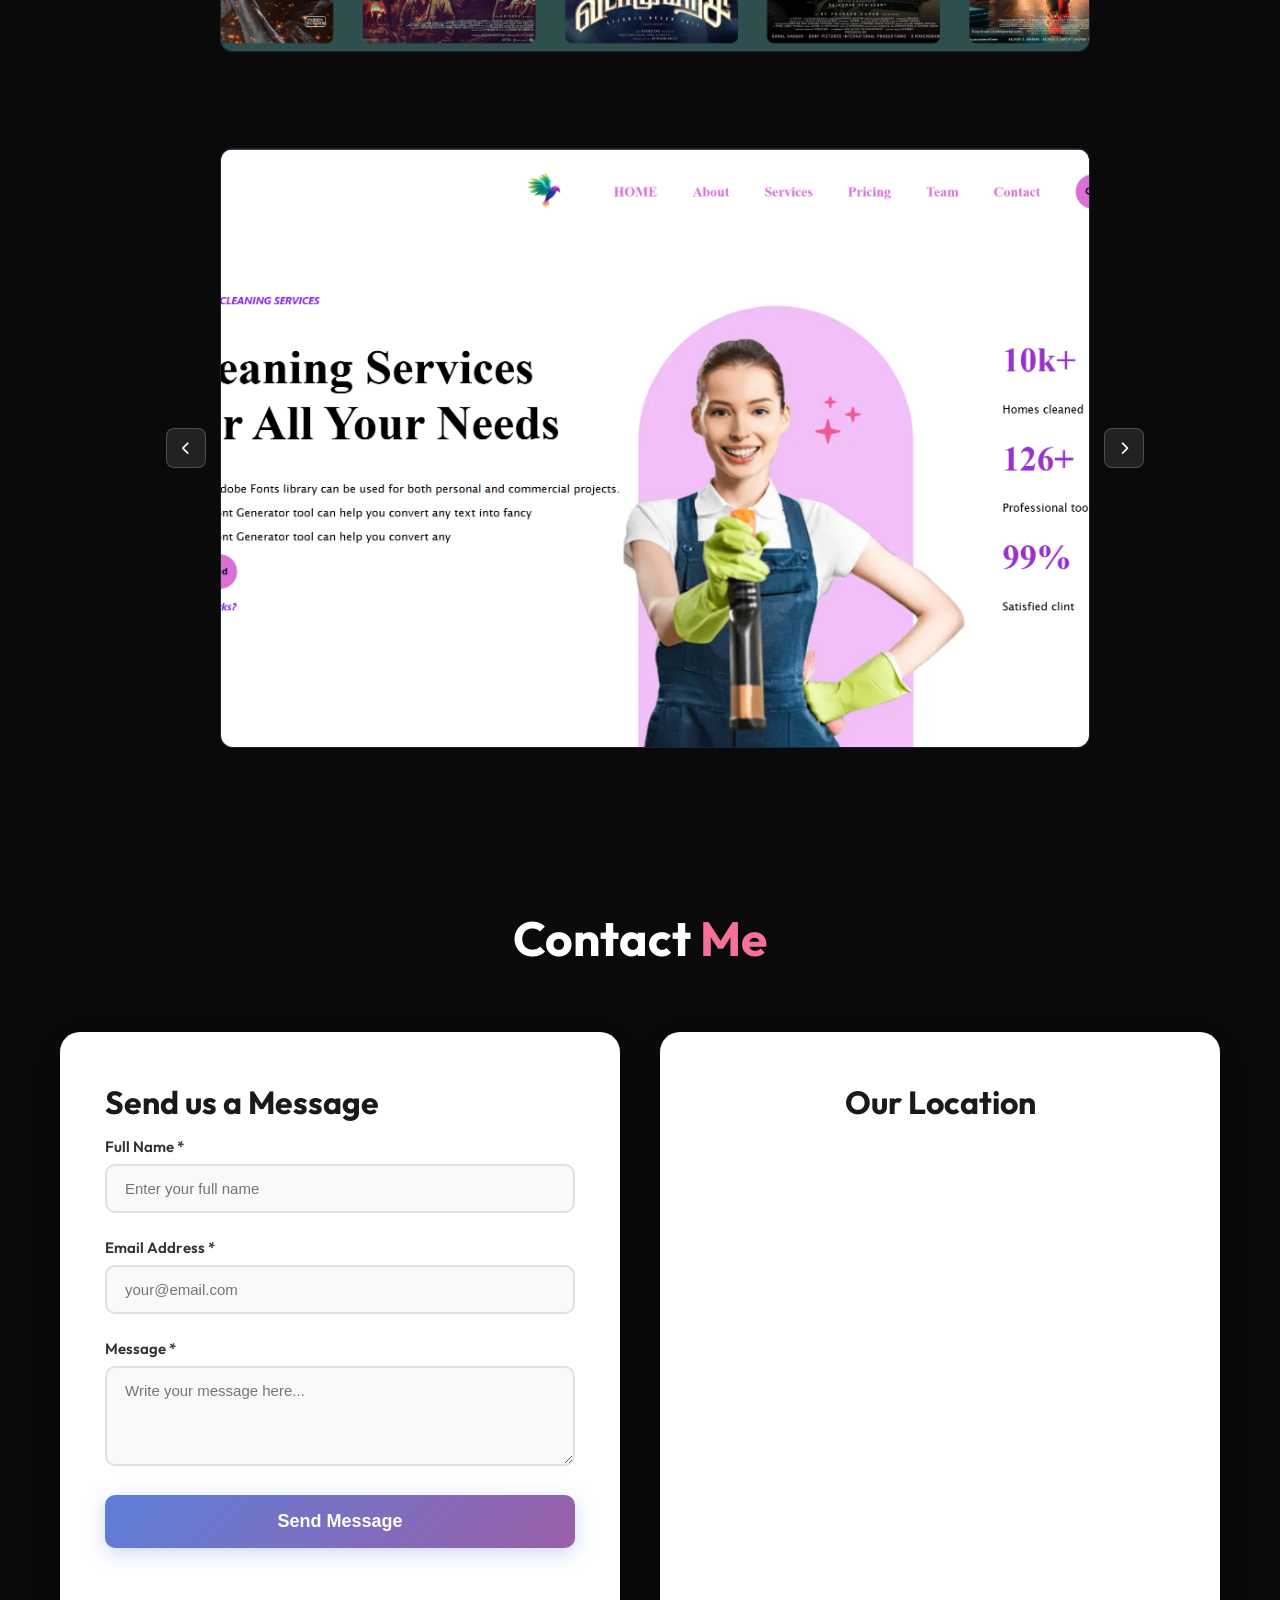
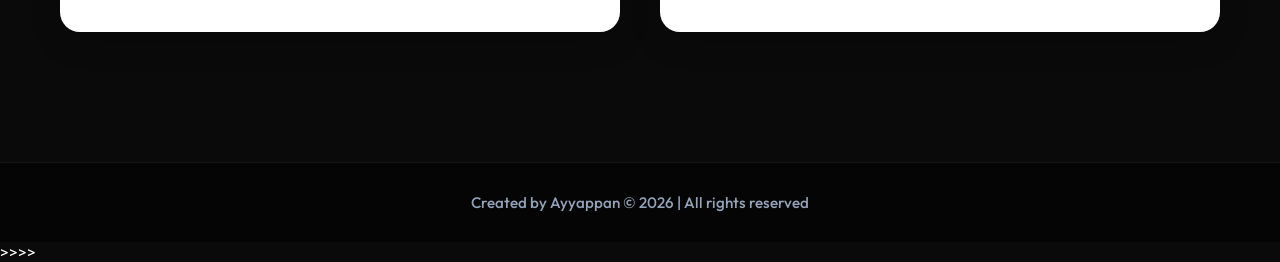
==== commit 91ecb03a: "add aa journey timeline" ====
--- a/index.html
+++ b/index.html
@@ -6,7 +6,7 @@
     <meta name="viewport" content="width=device-width, initial-scale=1.0">
     <title>Ayyappan | Portfolio</title>
     <link rel="icon" href="" style="border-radius: 100%;">
-    <link rel="stylesheet" href="/My-Protfolio/css/style.css">
+    <link rel="stylesheet" href="./css/style.css">
     <link
         href="https://fonts.googleapis.com/css2?family=Outfit:wght@300;400;700&family=Playfair+Display:ital,wght@0,700;1,700&family=Pacifico&display=swap"
         rel="stylesheet">
@@ -18,7 +18,9 @@
         <div class="nav-logo">Ayyappan</div>
         <div class="hamburger" id="hamburger"></div>
         <ul class="nav-links" id="nav-links">
-            <li><a href="/My-Protfolio/">Home</a></li>
+            <li><a href="index.html">Home</a></li>
+            <li><a href="#about">About</a></li>
+            <li><a href="#timeline">Timeline</a></li>
             <li><a href="#Projects">Projects</a></li>
             <li><a href="#Contact">Contact</a></li>
         </ul>
@@ -26,7 +28,7 @@
 
     <div class="hero-video-container">
         <video autoplay muted loop playsinline class="hero-video-bg">
-            <source src="/My-Protfolio/assets/videos/index_backgroud_video.mp4">
+            <source src="assets/videos/index_backgroud_video.mp4">
         </video>
         <div class="hero-overlay"></div>
     </div>
@@ -38,7 +40,7 @@
                 <div class="hero-image-col">
                     <div class="image-frame">
                         <div class="frame-backdrop"></div>
-                        <img src="/My-Protfolio/assets/images/Ayyappan1.jpeg" alt="Profile" class="hero-profile-img">
+                        <img src="assets/images/Ayyappan1.jpeg" alt="Profile" class="hero-profile-img">
                     </div>
                 </div>
                 <div class="hero-text-col">
@@ -51,7 +53,7 @@
                         and elegant UI designs.
                     </p>
                     <div class="hero-actions">
-                        <a href="/My-Protfolio/assets/files/Ayyappan_Resume.pdf" target="_blank" download="Ayyappan_Resume_CV"
+                        <a href="./assets/files/Ayyappan_Resume.pdf" target="_blank" download="Ayyappan_Resume_CV"
                             class="btn btn-pink">Download CV</a>
                         <a href="#about" class="btn btn-pink">More Info</a>
                     </div>
@@ -150,8 +152,51 @@
         </div>
     </section>
 
-
-
+    <!-- Education & Journey Timeline Section -->
+    <section id="timeline" class="timeline-section">
+        <div class="container">
+            <h2 class="section-title text-center">My <span class="highlight">Journey</span></h2>
+            <div class="timeline-container">
+
+                <!-- Milestone 1: S.N.V. School -->
+                <div class="timeline-item left">
+                    <div class="timeline-dot"></div>
+                    <div class="timeline-date">2018 – 2025</div>
+                    <div class="timeline-content">
+                        <h3>High School <span class="tl-badge"> Journey</span></h3>
+                        <p>A beautiful chapter of growth, friendships, and learning from Class 6 to 12th at S.N.V. Government Model Higher Secondary School, Paramakudi. Culminated in completing my 12th grade in 2024, leaving behind cherished memories and stepping forward with confidence.</p>
+                        <div class="polaroid-wrap">
+                            <div class="polaroid-frame">
+                                <img src="./assets/images/snv.webp" alt="S.N.V. Government Model Higher Secondary School" class="polaroid-img">
+                                <div class="polaroid-caption">
+                                    <i class="fa-solid fa-location-dot"></i> S.N.V.School, Paramakudi
+                                </div>
+                            </div>
+                        </div>
+                    </div>
+                </div>
+
+                <!-- Milestone 2: Academy -->
+                <div class="timeline-item right">
+                    <div class="timeline-dot"></div>
+                    <div class="timeline-date">2025 – Present</div>
+                    <div class="timeline-content">
+                        <h3>Academic <span class="tl-badge tl-badge--active">Journey</span></h3>
+                        <p>Joined FSSA Academy to start my tech journey. It is a great experience filled with coding, teamwork, and making new friends. Along with these good memories, I am learning web development and communication skills to become a software developer.</p>
+                        <div class="polaroid-wrap">
+                            <div class="polaroid-frame">
+                                <img src="./assets/images/freshworks.png" alt="S.N.V. Government Model Higher Secondary School" class="polaroid-img">
+                                <div class="polaroid-caption">
+                                    <i class="fa-solid fa-location-dot"></i> FSSA Academy, Chennai
+                                </div>
+                            </div>
+                        </div>
+                    </div>
+                </div>
+
+            </div>
+        </div>
+    </section>
 
 
     <main id="Projects" class="content">
@@ -166,10 +211,10 @@
                     <div class="project-card" data-project-id="study">
                         <div class="project-image-container">
                             <div class="carousel-wrapper">
-                                <img src="/My-Protfolio/assets/images/mystudy1.png" alt="My Study Life" class="project-img active">
-                                <img src="/My-Protfolio/assets/images/mystudy2.png" alt="Alt 1" class="project-img">
-                                <img src="/My-Protfolio/assets/images/mystudy3.png" alt="Alt 1" class="project-img">
-                                <img src="/My-Protfolio/assets/images/mystudy4.png" alt="Alt 1" class="project-img">
+                                <img src="./assets/images/mystudy1.png" alt="My Study Life" class="project-img active">
+                                <img src="./assets/images/mystudy2.png" alt="Alt 1" class="project-img">
+                                <img src="./assets/images/mystudy3.png" alt="Alt 1" class="project-img">
+                                <img src="./assets/images/mystudy4.png" alt="Alt 1" class="project-img">
                             </div>
                         </div>
                         <button class="carousel-btn prev" onclick="moveCarousel('study', -1)"><i
@@ -208,10 +253,10 @@
                     <div class="project-card" data-project-id="movie">
                         <div class="project-image-container">
                             <div class="carousel-wrapper">
-                                <img src="/My-Protfolio/assets/images/movie1.png" alt="Movie Review" class="project-img active">
-                                <img src="/My-Protfolio/assets/images/movie2.png" alt="Alt 1" class="project-img">
-                                <img src="/My-Protfolio/assets/images/movie3.png" alt="Alt 1" class="project-img">
-                                <img src="/My-Protfolio/assets/images/movie4.png" alt="Alt 1" class="project-img">
+                                <img src="./assets/images/movie1.png" alt="Movie Review" class="project-img active">
+                                <img src="./assets/images/movie2.png" alt="Alt 1" class="project-img">
+                                <img src="./assets/images/movie3.png" alt="Alt 1" class="project-img">
+                                <img src="./assets/images/movie4.png" alt="Alt 1" class="project-img">
                             </div>
                         </div>
                         <button class="carousel-btn prev" onclick="moveCarousel('movie', -1)"><i
@@ -256,10 +301,10 @@
                     <div class="project-card" data-project-id="cleaning">
                         <div class="project-image-container">
                             <div class="carousel-wrapper">
-                                <img src="/My-Protfolio/assets/images/cleaner1.png" alt="Cleaning Service"
+                                <img src="./assets/images/cleaner1.png" alt="Cleaning Service"
                                     class="project-img active">
-                                <img src="/My-Protfolio/assets/images/cleaner2.png" alt="Alt 1" class="project-img">
-                                <img src="/My-Protfolio/assets/images/cleaner3.png" alt="Alt 1" class="project-img">
+                                <img src="./assets/images/cleaner2.png" alt="Alt 1" class="project-img">
+                                <img src="./assets/images/cleaner3.png" alt="Alt 1" class="project-img">
                             </div>
                         </div>
                         <button class="carousel-btn prev" onclick="moveCarousel('cleaning', -1)"><i
@@ -298,16 +343,6 @@
                             </div>
                         </div>
                     </div>
-
-
-
-
-
-
-                    
-
-
-                    
                 </div>
             </div>
         </section>
@@ -387,47 +422,30 @@
     </div>
 
     <script>
-    function moveCarousel(projectId, direction) {
-    const card = document.querySelector(`.project-card[data-project-id="${projectId}"]`);
-    if (!card) return;
-
-    const images = card.querySelectorAll('.project-img');
-    let currentIndex = -1;
-
-    // Find current active index
-    images.forEach((img, index) => {
-        if (img.classList.contains('active')) {
-            currentIndex = index;
-        }
-    });
-
-    if (currentIndex === -1) return;
-
-    // Remove active from current
-    images[currentIndex].classList.remove('active');
-
-    // Calculate new index
-    let newIndex = currentIndex + direction;
-    if (newIndex >= images.length) newIndex = 0;
-    if (newIndex < 0) newIndex = images.length - 1;
-
-    // Add active to new
-    images[newIndex].classList.add('active');
-}
-
-    // Navbar scroll detection
-    document.addEventListener('DOMContentLoaded', () => {
-        const navbar = document.querySelector('.navbar');
-        if (navbar) {
-            window.addEventListener('scroll', () => {
-                if (window.scrollY > 50) {
-                    navbar.classList.add('scrolled');
-                } else {
-                    navbar.classList.remove('scrolled');
+        // Carousel for Projects
+        function moveCarousel(projectId, direction) {
+            const card = document.querySelector(`.project-card[data-project-id="${projectId}"]`);
+            if (!card) return;
+
+            const images = card.querySelectorAll('.project-img');
+            let currentIndex = -1;
+
+            images.forEach((img, index) => {
+                if (img.classList.contains('active')) {
+                    currentIndex = index;
                 }
             });
+
+            if (currentIndex === -1) return;
+
+            images[currentIndex].classList.remove('active');
+
+            let newIndex = currentIndex + direction;
+            if (newIndex >= images.length) newIndex = 0;
+            if (newIndex < 0) newIndex = images.length - 1;
+
+            images[newIndex].classList.add('active');
         }
-    });
 
         // Hamburger Menu Toggle
         const hamburger = document.getElementById('hamburger');
@@ -454,23 +472,6 @@
             });
         }
 
-        // Carousel
-        function moveCarousel(projectId, direction) {
-            const card = document.querySelector(`.project-card[data-project-id="${projectId}"]`);
-            if (!card) return;
-            const images = card.querySelectorAll('.project-img');
-            let currentIndex = -1;
-            images.forEach((img, index) => {
-                if (img.classList.contains('active')) currentIndex = index;
-            });
-            if (currentIndex === -1) return;
-            images[currentIndex].classList.remove('active');
-            let newIndex = currentIndex + direction;
-            if (newIndex >= images.length) newIndex = 0;
-            if (newIndex < 0) newIndex = images.length - 1;
-            images[newIndex].classList.add('active');
-        }
-
         // Style Switcher toggle
         document.querySelector(".style-switcher-toggler").addEventListener("click", () => {
             document.querySelector(".style-switcher").classList.toggle("open");
@@ -498,7 +499,10 @@
                 document.body.classList.remove('light-mode');
             }
         }
+
+
     </script>
+>>>>
 </body>
 
 </html>
--- a/css/style.css
+++ b/css/style.css
@@ -0,0 +1,1197 @@
+* {
+    margin: 0;
+    padding: 0;
+    box-sizing: border-box;
+}
+
+body {
+    background-color: #0a0a0a;
+    color: #ffffff;
+    font-family: 'Outfit', sans-serif;
+    overflow-x: hidden;
+    overflow-y: auto;
+    min-height: 100vh;
+}
+
+.navbar {
+    position: fixed;
+    top: 0;
+    left: 0;
+    width: 100%;
+    display: flex;
+    justify-content: space-between;
+    align-items: center;
+    padding: 1.5rem 4rem;
+    z-index: 100;
+    background: transparent;
+    border-bottom: 1px solid transparent;
+    transition: all 0.4s ease;
+}
+
+.navbar.scrolled {
+    background: rgba(10, 10, 10, 0.85);
+    backdrop-filter: blur(10px);
+    -webkit-backdrop-filter: blur(10px);
+    border-bottom: 1px solid rgba(255, 255, 255, 0.05);
+    padding: 1rem 4rem;
+}
+
+.nav-logo {
+    font-family: 'Pacifico', cursive;
+    font-size: 2rem;
+    font-weight: 400;
+    color: var(--skin-color);
+    text-shadow: 0 0 15px rgba(255, 255, 255, 0.3);
+    transition: color 0.4s ease;
+}
+
+.nav-links {
+    display: flex;
+    list-style: none;
+    gap: 3rem;
+}
+
+.nav-links a {
+    text-decoration: none;
+    color: rgba(255, 255, 255, 0.7);
+    font-size: 0.9rem;
+    font-weight: 400;
+    letter-spacing: 1px;
+    text-transform: uppercase;
+    transition: all 0.3s ease;
+}
+
+.nav-links a:hover {
+    color: #ffffff;
+    text-shadow: 0 0 10px rgba(255, 255, 255, 0.5);
+}
+
+/* Video Background */
+.hero-video-container {
+    position: absolute;
+    top: 0;
+    left: 0;
+    width: 100%;
+    height: 100vh;
+    z-index: 0;
+    overflow: hidden;
+}
+
+.hero-video-bg {
+    position: absolute;
+    top: 50%;
+    left: 50%;
+    transform: translate(-50%, -50%);
+    min-width: 100%;
+    min-height: 100%;
+    width: auto;
+    height: auto;
+    object-fit: cover;
+}
+
+.hero-overlay {
+    position: absolute;
+    top: 0;
+    left: 0;
+    width: 100%;
+    height: 100%;
+    background: radial-gradient(circle, transparent 60%, #0a0a0a 100%),
+        rgba(0, 0, 0, 0.4);
+}
+
+/* Content */
+.content {
+    position: relative;
+    z-index: 10;
+    width: 100%;
+}
+
+.hero {
+    min-height: 100vh;
+    display: flex;
+    justify-content: center;
+    align-items: center;
+    padding: 2rem;
+    opacity: 0;
+    transform: translateY(30px);
+    animation: fadeInUp 1.2s cubic-bezier(0.2, 0.8, 0.2, 1) forwards;
+}
+
+
+/* Custom Hero Template Styles */
+.hero-container {
+    display: flex;
+    align-items: center;
+    justify-content: center;
+    gap: 6rem;
+    max-width: 1200px;
+    width: 100%;
+    margin: 0 auto;
+    padding-top: 50px;
+    text-align: left;
+}
+
+.hero-image-col {
+    flex: 1;
+    display: flex;
+    justify-content: center;
+    align-items: center;
+    position: relative;
+    max-width: 400px;
+}
+
+.image-frame {
+    position: relative;
+    width: 380px;
+    height: 380px;
+}
+
+.frame-backdrop {
+    position: absolute;
+    top: 5px;
+    left: 10px;
+    width: 100%;
+    height: 100%;
+    background: var(--skin-color);
+    border-radius: 30px;
+    transform: rotate(-10deg);
+    z-index: 1;
+    transition: background 0.4s ease, transform 0.4s ease;
+}
+
+.hero-profile-img {
+    position: relative;
+    width: 100%;
+    height: 100%;
+    object-fit: cover;
+    border-radius: 30px;
+    z-index: 2;
+    background: #e2f0fb;
+    box-shadow: 0 10px 30px rgba(0, 0, 0, 0.3);
+}
+
+.hero-text-col {
+    flex: 1;
+    color: #fff;
+    padding-left: 20px;
+}
+
+.hero-title {
+    font-size: 3.5rem;
+    font-weight: 700;
+    margin-bottom: 0.5rem;
+    color: #fff;
+    letter-spacing: 1px;
+}
+
+.hero-title .highlight {
+    color: var(--skin-color);
+    transition: color 0.4s ease;
+}
+
+.hero-subtitle {
+    font-size: 1.6rem;
+    font-weight: 500;
+    margin-bottom: 1.5rem;
+    display: flex;
+    align-items: center;
+    gap: 12px;
+}
+
+.hero-subtitle i {
+    color: var(--skin-color);
+    font-size: 1.3rem;
+    transition: color 0.4s ease;
+}
+
+.hero-desc {
+    font-size: 1.1rem;
+    color: #cbd5e1;
+    line-height: 1.8;
+    margin-bottom: 2.5rem;
+    max-width: 480px;
+}
+
+.hero-actions {
+    display: flex;
+    gap: 1.2rem;
+}
+
+.btn-pink {
+    background: var(--skin-color);
+    color: #fff;
+    padding: 0.9rem 2.2rem;
+    border-radius: 30px;
+    font-weight: 600;
+    text-decoration: none;
+    transition: all 0.3s ease;
+    border: none;
+    font-size: 1rem;
+    letter-spacing: 0.5px;
+}
+
+.btn-pink:hover {
+    background: var(--skin-color);
+    opacity: 0.85;
+    transform: translateY(-2px);
+    box-shadow: 0 5px 15px rgba(0, 0, 0, 0.4);
+    color: #fff;
+}
+
+@media (max-width: 900px) {
+    .hero-container {
+        flex-direction: column;
+        text-align: center;
+        gap: 3rem;
+        padding-top: 100px;
+    }
+
+    .hero-image-col {
+        max-width: 300px;
+    }
+
+    .image-frame {
+        width: 300px;
+        height: 300px;
+    }
+
+    .hero-text-col {
+        padding-left: 0;
+        display: flex;
+        flex-direction: column;
+        align-items: center;
+    }
+
+    .hero-subtitle {
+        justify-content: center;
+    }
+
+    .hero-title {
+        font-size: 2.8rem;
+    }
+}
+
+
+
+
+
+
+
+
+@keyframes fadeInUp {
+    to {
+        opacity: 1;
+        transform: translateY(0);
+    }
+}
+
+@keyframes float {
+
+    0%,
+    100% {
+        transform: translateY(0);
+    }
+
+    50% {
+        transform: translateY(-15px);
+    }
+}
+
+@keyframes scroll {
+    0% {
+        opacity: 1;
+        transform: translate(-50%, 0);
+    }
+
+    100% {
+        opacity: 0;
+        transform: translate(-50%, 20px);
+    }
+}
+
+/* About Me Section Layout */
+.about-section {
+    padding: 100px 0;
+    position: relative;
+    z-index: 10;
+}
+
+.custom-container {
+    max-width: 1200px;
+    margin: 0 auto;
+    padding: 0 40px;
+}
+
+.text-center {
+    text-align: center;
+    width: 100%;
+}
+
+.section-title.text-center {
+    font-size: 3rem;
+    font-weight: 700;
+    color: #fff;
+    margin-bottom: 4rem;
+}
+
+.section-title .highlight {
+    color: var(--skin-color);
+    transition: color 0.4s ease;
+}
+
+.about-content-grid {
+    display: grid;
+    grid-template-columns: 1fr 1fr;
+    gap: 4rem;
+    align-items: center;
+}
+
+.about-subtitle {
+    font-size: 1.4rem;
+    font-weight: 700;
+    color: #fff;
+    margin-bottom: 1.5rem;
+    line-height: 1.4;
+    text-transform: uppercase;
+    letter-spacing: 0.5px;
+}
+
+.about-desc {
+    font-size: 1.05rem;
+    line-height: 1.8;
+    margin-bottom: 2.5rem;
+    color: #cbd5e1;
+}
+
+.personal-info {
+    list-style: none;
+    padding: 0;
+}
+
+.personal-info li {
+    font-size: 1.05rem;
+    margin-bottom: 1.2rem;
+    display: flex;
+}
+
+.personal-info li strong {
+    width: 120px;
+    color: #fff;
+    font-weight: 600;
+}
+
+.personal-info li span {
+    color: #94a3b8;
+}
+
+
+
+/* Progress Bars */
+.about-right {
+    display: flex;
+    flex-direction: column;
+    gap: 2.2rem;
+}
+
+.progress-box {
+    width: 100%;
+}
+
+.progress-top {
+    display: flex;
+    justify-content: space-between;
+    margin-bottom: 0.8rem;
+}
+
+.skill-name {
+    font-weight: 700;
+    font-size: 0.95rem;
+    color: #fff;
+    letter-spacing: 1px;
+}
+
+.skill-pct {
+    font-weight: 600;
+    font-size: 0.9rem;
+    color: #94a3b8;
+}
+
+.progress-bar-bg {
+    width: 100%;
+    height: 6px;
+    background: rgba(255, 255, 255, 0.1);
+    border-radius: 10px;
+    overflow: hidden;
+}
+
+.progress-bar-fill {
+    height: 100%;
+    background: #fff;
+    border-radius: 10px;
+    position: relative;
+}
+
+:root {
+    --skin-color: #f7709a;
+    --rose-color: #a855f7;
+    --rose-glow: rgba(168, 85, 247, 0.4);
+}
+
+
+.projects-grid-section {
+    padding-bottom: 80px;
+    z-index: 10;
+}
+
+.projects-grid {
+    display: grid;
+    grid-template-columns: 1fr;
+    gap: 1in;
+    max-width: 1000px;
+    margin: 0 auto;
+    padding: 0 80px;
+}
+
+
+.project-card {
+    position: relative;
+    height: 600px;
+    width: 870px;
+    background: #0f172a;
+    border-radius: 12px;
+    transition: all 0.4s ease;
+    border: 1px solid rgba(255, 255, 255, 0.05);
+}
+
+
+.project-image-container {
+    position: relative;
+    width: 100%;
+    height: 100%;
+    z-index: 1;
+    overflow: hidden;
+    border-radius: 12px;
+}
+
+.carousel-wrapper {
+    width: 100%;
+    height: 100%;
+}
+
+.project-img {
+    position: absolute;
+    width: 100%;
+    height: 100%;
+    object-fit: cover;
+    opacity: 0;
+    transition: opacity 0.5s ease;
+}
+
+.project-img.active {
+    opacity: 1;
+}
+
+.carousel-btn {
+    position: absolute;
+    top: 50%;
+    transform: translateY(-50%);
+    background: rgba(255, 255, 255, 0.1);
+    color: white;
+    border: 1px solid rgba(255, 255, 255, 0.2);
+    width: 40px;
+    height: 40px;
+    border-radius: 8px;
+    cursor: pointer;
+    z-index: 20;
+    display: flex;
+    justify-content: center;
+    align-items: center;
+    transition: all 0.3s ease;
+}
+
+.carousel-btn:hover {
+    background: var(--rose-color);
+    border-color: var(--rose-color);
+    box-shadow: 0 0 15px var(--rose-glow);
+}
+
+.carousel-btn.prev {
+    left: -55px;
+}
+
+.carousel-btn.next {
+    right: -55px;
+}
+
+
+
+
+
+.project-hover-info {
+    position: absolute;
+    top: 0;
+    left: 0;
+    width: 100%;
+    height: 100%;
+    background: #ffffff;
+    color: #333333;
+    padding: 30px;
+    z-index: 10;
+    opacity: 0;
+    visibility: hidden;
+    transition: all 0.4s ease;
+    display: flex;
+    flex-direction: column;
+    border: 3px solid var(--rose-color);
+    border-radius: 12px;
+}
+
+.project-card:hover .project-hover-info {
+    opacity: 1;
+    visibility: visible;
+}
+
+.carousel-btn:hover~.project-hover-info {
+    opacity: 0 !important;
+    visibility: hidden !important;
+}
+
+
+.project-hover-info h3 {
+    color: var(--rose-color);
+    font-size: 1.8rem;
+    margin-bottom: 1.5rem;
+    font-weight: 700;
+}
+
+.project-hover-info .description {
+    font-family: 'Outfit', sans-serif;
+    font-size: 0.95rem;
+    line-height: 1.5;
+    margin-bottom: 1.5rem;
+    color: #444;
+    word-wrap: break-word;
+    max-height: 300px;
+    padding-right: 5px;
+}
+
+.project-hover-info ul {
+    list-style: none;
+    padding: 0;
+    margin-bottom: 2rem;
+}
+
+.project-hover-info li {
+    position: relative;
+    padding-left: 20px;
+    margin-bottom: 10px;
+    font-size: 0.95rem;
+}
+
+.project-hover-info li::before {
+    content: '•';
+    color: var(--rose-color);
+    position: absolute;
+    left: 0;
+    font-weight: bold;
+}
+
+.project-hover-info .project-links {
+    margin-top: auto;
+    display: flex;
+    gap: 15px;
+}
+
+.project-hover-info .project-links a {
+    text-decoration: none;
+    color: var(--rose-color);
+    font-weight: 600;
+    font-size: 0.95rem;
+    display: flex;
+    align-items: center;
+    gap: 8px;
+    transition: opacity 0.3s;
+}
+
+.project-hover-info .project-links a:hover {
+    opacity: 0.7;
+}
+
+@media (max-width: 1024px) {
+    .projects-grid {
+        grid-template-columns: repeat(2, 1fr);
+    }
+}
+
+@media (max-width: 768px) {
+    .projects-grid {
+        grid-template-columns: 1fr;
+    }
+
+    .project-card {
+        height: 400px;
+    }
+}
+
+
+
+.container {
+    max-width: 1200px;
+    margin: 0 auto;
+    padding: 0 20px 80px;
+}
+
+.contact-grid {
+    display: grid;
+    grid-template-columns: 1fr 1fr;
+    gap: 40px;
+    margin-bottom: 50px;
+}
+
+
+.contact-form-section {
+    background: white;
+    border-radius: 20px;
+    padding: 50px 45px;
+    box-shadow: 0 10px 30px rgba(0, 0, 0, 0.2);
+}
+
+.form-title {
+    font-size: 32px;
+    font-weight: 700;
+    color: #1a1a1a;
+    margin-bottom: 15px;
+}
+
+.form-subtitle {
+    font-size: 16px;
+    color: #666;
+    margin-bottom: 35px;
+    line-height: 1.6;
+}
+
+.form-group {
+    margin-bottom: 25px;
+}
+
+.form-group label {
+    display: block;
+    font-size: 15px;
+    font-weight: 600;
+    color: #333;
+    margin-bottom: 8px;
+}
+
+.form-group input,
+.form-group select,
+.form-group textarea {
+    width: 100%;
+    padding: 14px 18px;
+    background: #f8f9fa;
+    border: 2px solid #e0e0e0;
+    border-radius: 10px;
+    font-size: 15px;
+    color: #333;
+    font-family: "Segoe UI", Tahoma, Geneva, Verdana, sans-serif;
+    transition: all 0.3s;
+}
+
+.form-group input:focus,
+.form-group select:focus,
+.form-group textarea:focus {
+    outline: none;
+    border-color: #5b7fd8;
+    background: white;
+    box-shadow: 0 0 0 4px rgba(91, 127, 216, 0.1);
+}
+
+.form-group textarea {
+    resize: vertical;
+    min-height: 100px;
+}
+
+.submit-btn {
+    width: 100%;
+    padding: 16px;
+    background: linear-gradient(135deg, #5b7fd8, #9b5fa8);
+    color: white;
+    border: none;
+    border-radius: 10px;
+    font-size: 18px;
+    font-weight: 700;
+    cursor: pointer;
+    transition: all 0.3s;
+    box-shadow: 0 5px 20px rgba(91, 127, 216, 0.3);
+}
+
+.submit-btn:hover {
+    transform: translateY(-2px);
+    box-shadow: 0 8px 25px rgba(91, 127, 216, 0.4);
+}
+
+
+
+
+.map-section {
+    background: white;
+    border-radius: 20px;
+    padding: 50px;
+    box-shadow: 0 10px 30px rgba(0, 0, 0, 0.2);
+    text-align: center;
+}
+
+.map-title {
+    font-size: 32px;
+    font-weight: 700;
+    color: #1a1a1a;
+    margin-bottom: 30px;
+}
+
+.mapouter {
+    position: relative;
+    width: 100%;
+    height: 430px;
+}
+
+.gmap_canvas {
+    overflow: hidden;
+    background: none !important;
+    width: 100%;
+    height: 100%;
+}
+
+.gmap_iframe {
+    width: 100%;
+    height: 100% !important;
+    border: none;
+}
+
+.map-placeholder {
+    width: 100%;
+    height: 400px;
+    background: #f8f9fa;
+    border-radius: 15px;
+    display: flex;
+    align-items: center;
+    justify-content: center;
+    font-size: 80px;
+    border: 2px dashed #e0e0e0;
+}
+
+/* ==========================================
+   NEW STYLES (Journey Timeline)
+   ========================================== */
+
+/* Journey Timeline */
+.timeline-section {
+    padding: 100px 0;
+    position: relative;
+    z-index: 10;
+}
+
+.timeline-container {
+    position: relative;
+    max-width: 1000px;
+    margin: 0 auto;
+    padding: 40px 0;
+}
+
+.timeline-container::after {
+    content: '';
+    position: absolute;
+    width: 2px;
+    background: rgba(255, 255, 255, 0.08);
+    top: 0;
+    bottom: 0;
+    left: 50%;
+    margin-left: -1px;
+}
+
+.timeline-item {
+    padding: 15px 40px;
+    position: relative;
+    background-color: inherit;
+    width: 50%;
+    box-sizing: border-box;
+}
+
+.timeline-item.left {
+    left: 0;
+}
+
+.timeline-item.right {
+    left: 50%;
+}
+
+.timeline-dot {
+    position: absolute;
+    width: 18px;
+    height: 18px;
+    right: -9px;
+    background-color: #0a0a0a;
+    border: 4px solid var(--skin-color);
+    top: 25px;
+    border-radius: 50%;
+    z-index: 1;
+    transition: all 0.4s ease;
+    box-shadow: 0 0 12px var(--skin-color);
+}
+
+.timeline-item.right .timeline-dot {
+    left: -9px;
+}
+
+.timeline-date {
+    font-size: 1.1rem;
+    font-weight: 700;
+    color: var(--skin-color);
+    margin-bottom: 8px;
+    display: inline-block;
+    transition: color 0.4s ease;
+}
+
+.timeline-content {
+    padding: 30px;
+    background: rgba(15, 23, 42, 0.45);
+    border: 1px solid rgba(255, 255, 255, 0.05);
+    position: relative;
+    border-radius: 20px;
+    transition: all 0.4s cubic-bezier(0.25, 0.46, 0.45, 0.94);
+    backdrop-filter: blur(10px);
+    -webkit-backdrop-filter: blur(10px);
+}
+
+.timeline-content:hover {
+    border-color: var(--skin-color);
+    transform: translateY(-5px);
+    box-shadow: 0 12px 25px rgba(0, 0, 0, 0.3);
+    background: rgba(15, 23, 42, 0.6);
+}
+
+.timeline-content h3 {
+    font-size: 1.3rem;
+    font-weight: 700;
+    margin-bottom: 12px;
+    color: #ffffff;
+}
+
+.timeline-content p {
+    font-size: 0.98rem;
+    line-height: 1.7;
+    color: #cbd5e1;
+}
+
+/* Polaroid Photo Frame */
+.polaroid-wrap {
+    display: flex;
+    justify-content: center;
+    margin-top: 20px;
+}
+
+.polaroid-frame {
+    background: #ffffff;
+    padding: 10px 10px 40px 10px;
+    border-radius: 4px;
+    box-shadow: 0 8px 30px rgba(0, 0, 0, 0.45), 0 2px 6px rgba(0,0,0,0.3);
+    transform: rotate(-2deg);
+    transition: transform 0.4s ease, box-shadow 0.4s ease;
+    max-width: 340px;
+    width: 100%;
+    position: relative;
+}
+
+.polaroid-frame:hover {
+    transform: rotate(0deg) scale(1.03);
+    box-shadow: 0 16px 45px rgba(0, 0, 0, 0.55), 0 4px 12px rgba(0,0,0,0.35);
+}
+
+.polaroid-img {
+    width: 100%;
+    display: block;
+    border-radius: 2px;
+    object-fit: cover;
+    max-height: 200px;
+}
+
+.polaroid-caption {
+    position: absolute;
+    bottom: 0;
+    left: 0;
+    right: 0;
+    padding: 8px 10px;
+    text-align: center;
+    font-size: 0.85rem;
+    font-weight: 600;
+    color: #444;
+    letter-spacing: 0.3px;
+    font-family: 'Courier New', Courier, monospace;
+}
+
+.polaroid-caption i {
+    color: var(--skin-color);
+    margin-right: 5px;
+}
+
+body.light-mode .polaroid-frame {
+    box-shadow: 0 8px 25px rgba(0, 0, 0, 0.15), 0 2px 6px rgba(0,0,0,0.1);
+}
+
+/* Light Mode Overrides for Timeline */
+body.light-mode .timeline-container::after {
+    background: rgba(0, 0, 0, 0.08);
+}
+
+body.light-mode .timeline-dot {
+    background-color: #ffffff;
+}
+
+body.light-mode .timeline-content {
+    background: #ffffff;
+    border: 1px solid #e2e8f0;
+    box-shadow: 0 4px 15px rgba(0, 0, 0, 0.04);
+}
+
+body.light-mode .timeline-content:hover {
+    background: #ffffff;
+    box-shadow: 0 10px 25px rgba(0, 0, 0, 0.08);
+}
+
+body.light-mode .timeline-content h3 {
+    color: #0f172a;
+}
+
+body.light-mode .timeline-content p {
+    color: #475569;
+}
+
+/* Responsiveness for timeline */
+@media screen and (max-width: 768px) {
+    .timeline-container::after {
+        left: 31px;
+    }
+    .timeline-item {
+        width: 100%;
+        padding-left: 70px;
+        padding-right: 25px;
+    }
+    .timeline-item.left {
+        left: 0;
+    }
+    .timeline-item.right {
+        left: 0;
+    }
+    .timeline-dot {
+        left: 21px !important;
+        right: auto;
+    }
+}
+
+/* Style Switcher */
+.style-switcher {
+    position: fixed;
+    left: 0;
+    top: 100px;
+    width: 220px;
+    background: #5b7fd8;
+    z-index: 1000;
+    border-radius: 0 0 5px 0;
+    transition: transform 0.3s ease;
+    transform: translateX(-100%);
+    box-shadow: 5px 5px 20px rgba(0, 0, 0, 0.2);
+    overflow: visible;
+}
+
+.style-switcher.open {
+    transform: translateX(0);
+}
+
+.style-switcher .s-header {
+    padding: 12px 0;
+    text-align: center;
+    color: #fff;
+    font-size: 15px;
+    font-weight: 600;
+    letter-spacing: 0.5px;
+}
+
+.style-switcher .s-content {
+    background: #fff;
+    padding: 10px 5px;
+    display: grid;
+    grid-template-columns: repeat(3, 1fr);
+    gap: 10px;
+    justify-items: center;
+    border-radius: 0 0 5px 0;
+}
+
+.style-switcher .colors span {
+    width: 32px;
+    height: 32px;
+    border-radius: 30%;
+    cursor: pointer;
+    box-shadow: 0 2px 6px rgba(255, 255, 255, 0.15);
+    transition: transform 0.2s ease, box-shadow 0.2s ease;
+    display: inline-block;
+}
+
+.style-switcher .colors span:hover {
+    transform: scale(1.15);
+    box-shadow: 0 4px 10px rgba(0, 0, 0, 0.25);
+}
+
+/* Gear toggler — flush against the right edge of the panel, no gap */
+.style-switcher-toggler {
+    position: absolute;
+    left: 100%;
+    /* starts exactly at panel's right edge */
+    top: 0;
+    height: 45px;
+    width: 45px;
+    background: #5b7fd8;
+    color: #fff;
+    display: flex;
+    align-items: center;
+    justify-content: center;
+    font-size: 20px;
+    cursor: pointer;
+    border-radius: 0 8px 8px 0;
+    box-shadow: 5px 3px 12px rgba(0, 0, 0, 0.2);
+    transition: background 0.3s ease;
+    margin-left: 0;
+    /* no gap */
+}
+
+.style-switcher-toggler:hover {
+    background: #4a6bc4;
+}
+
+/* Dark Mode buttons */
+.style-switcher .dark-mode-content {
+    background: #fff;
+    padding: 12px 8px;
+    display: flex;
+    justify-content: center;
+    gap: 16px;
+    border-radius: 0 0 5px 0;
+}
+
+.mode-btn {
+    width: 42px;
+    height: 42px;
+    border-radius: 50%;
+    cursor: pointer;
+    display: flex;
+    align-items: center;
+    justify-content: center;
+    font-size: 18px;
+    transition: transform 0.2s ease, box-shadow 0.2s ease;
+    box-shadow: 0 2px 8px rgba(0, 0, 0, 0.2);
+}
+
+.dark-btn {
+    background: #1a1a2e;
+    color: #fff;
+}
+
+.light-btn {
+    background: #f8f9fa;
+    color: #f59e0b;
+    border: 2px solid #e2e8f0;
+}
+
+.mode-btn:hover {
+    transform: scale(1.1);
+    box-shadow: 0 4px 12px rgba(0, 0, 0, 0.25);
+}
+
+/* Light Mode Overrides */
+body.light-mode {
+    background-color: #ffffff;
+    color: #1a1a1a;
+}
+
+body.light-mode .navbar {
+    background: rgba(255, 255, 255, 0.95) !important;
+    border-bottom: 1px solid rgba(0, 0, 0, 0.08);
+}
+
+body.light-mode .navbar.scrolled {
+    background: rgba(255, 255, 255, 0.98) !important;
+    backdrop-filter: blur(10px);
+}
+
+body.light-mode .nav-logo {
+    text-shadow: none;
+}
+
+body.light-mode .nav-links a {
+    color: #333;
+}
+
+body.light-mode .nav-links a:hover {
+    color: #1a1a1a;
+    text-shadow: none;
+}
+
+body.light-mode .about-section {
+    background-color: #ffffff;
+}
+
+body.light-mode .section-title.text-center {
+    color: #1a1a1a;
+}
+
+body.light-mode .about-desc {
+    color: #444;
+}
+
+body.light-mode .personal-info li strong {
+    color: #1a1a1a;
+}
+
+body.light-mode .personal-info li span {
+    color: #555;
+}
+
+body.light-mode .skill-name {
+    color: #1a1a1a;
+}
+
+body.light-mode .skill-pct {
+    color: #555;
+}
+
+body.light-mode .progress-bar-bg {
+    background: rgba(0, 0, 0, 0.08);
+}
+
+body.light-mode .progress-bar-fill {
+    background: #444;
+}
+
+body.light-mode .project-card {
+    background: #f1f5f9;
+    border: 1px solid #e2e8f0;
+}
+
+body.light-mode .carousel-btn {
+    background: #fff;
+    color: #333;
+    border: 1px solid #ccc;
+}
+
+.footer {
+    text-align: center;
+    padding: 30px 5%;
+    background: #050505;
+    color: #94a3b8;
+    font-weight: 500;
+    font-size: 0.95rem;
+    border-top: 1px solid rgba(255, 255, 255, 0.05);
+}
+
+body.light-mode .footer {
+    background: #f8fafc;
+    color: #64748b;
+    border-top: 1px solid #e2e8f0;
+}
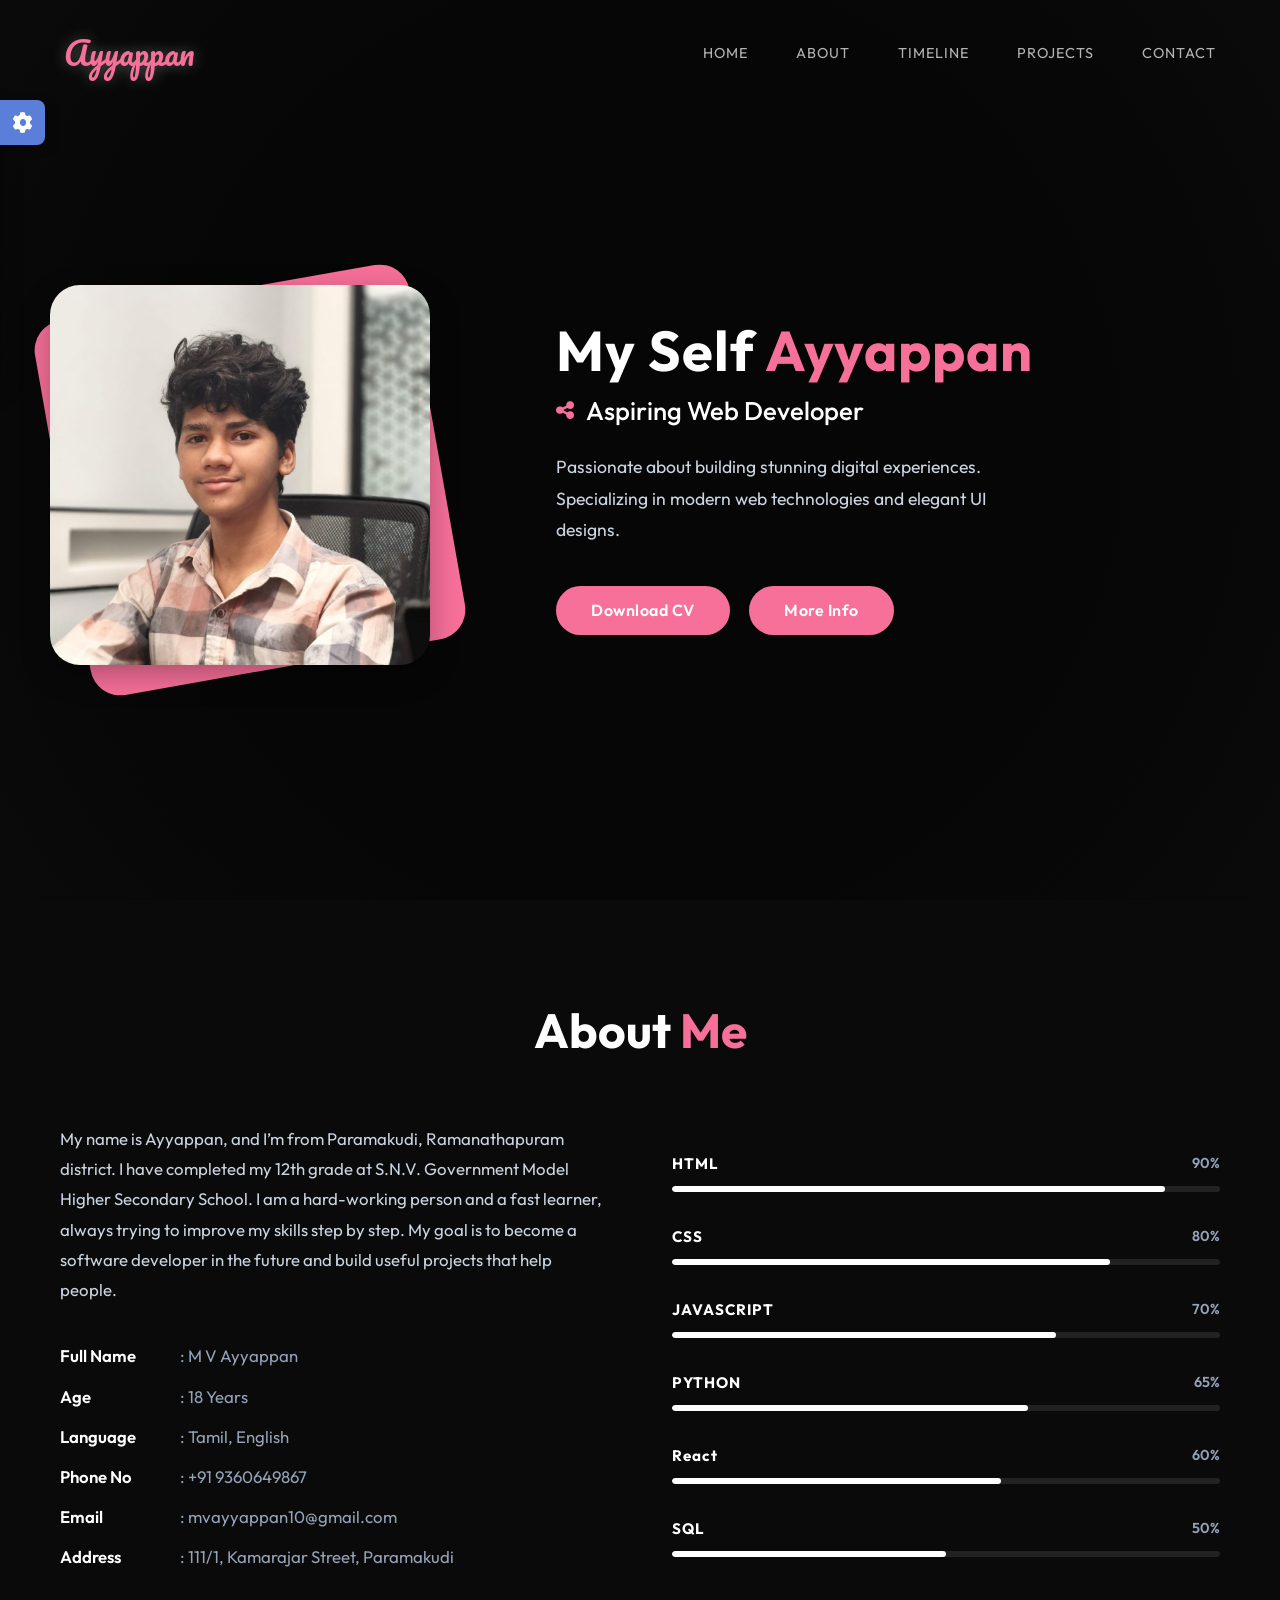
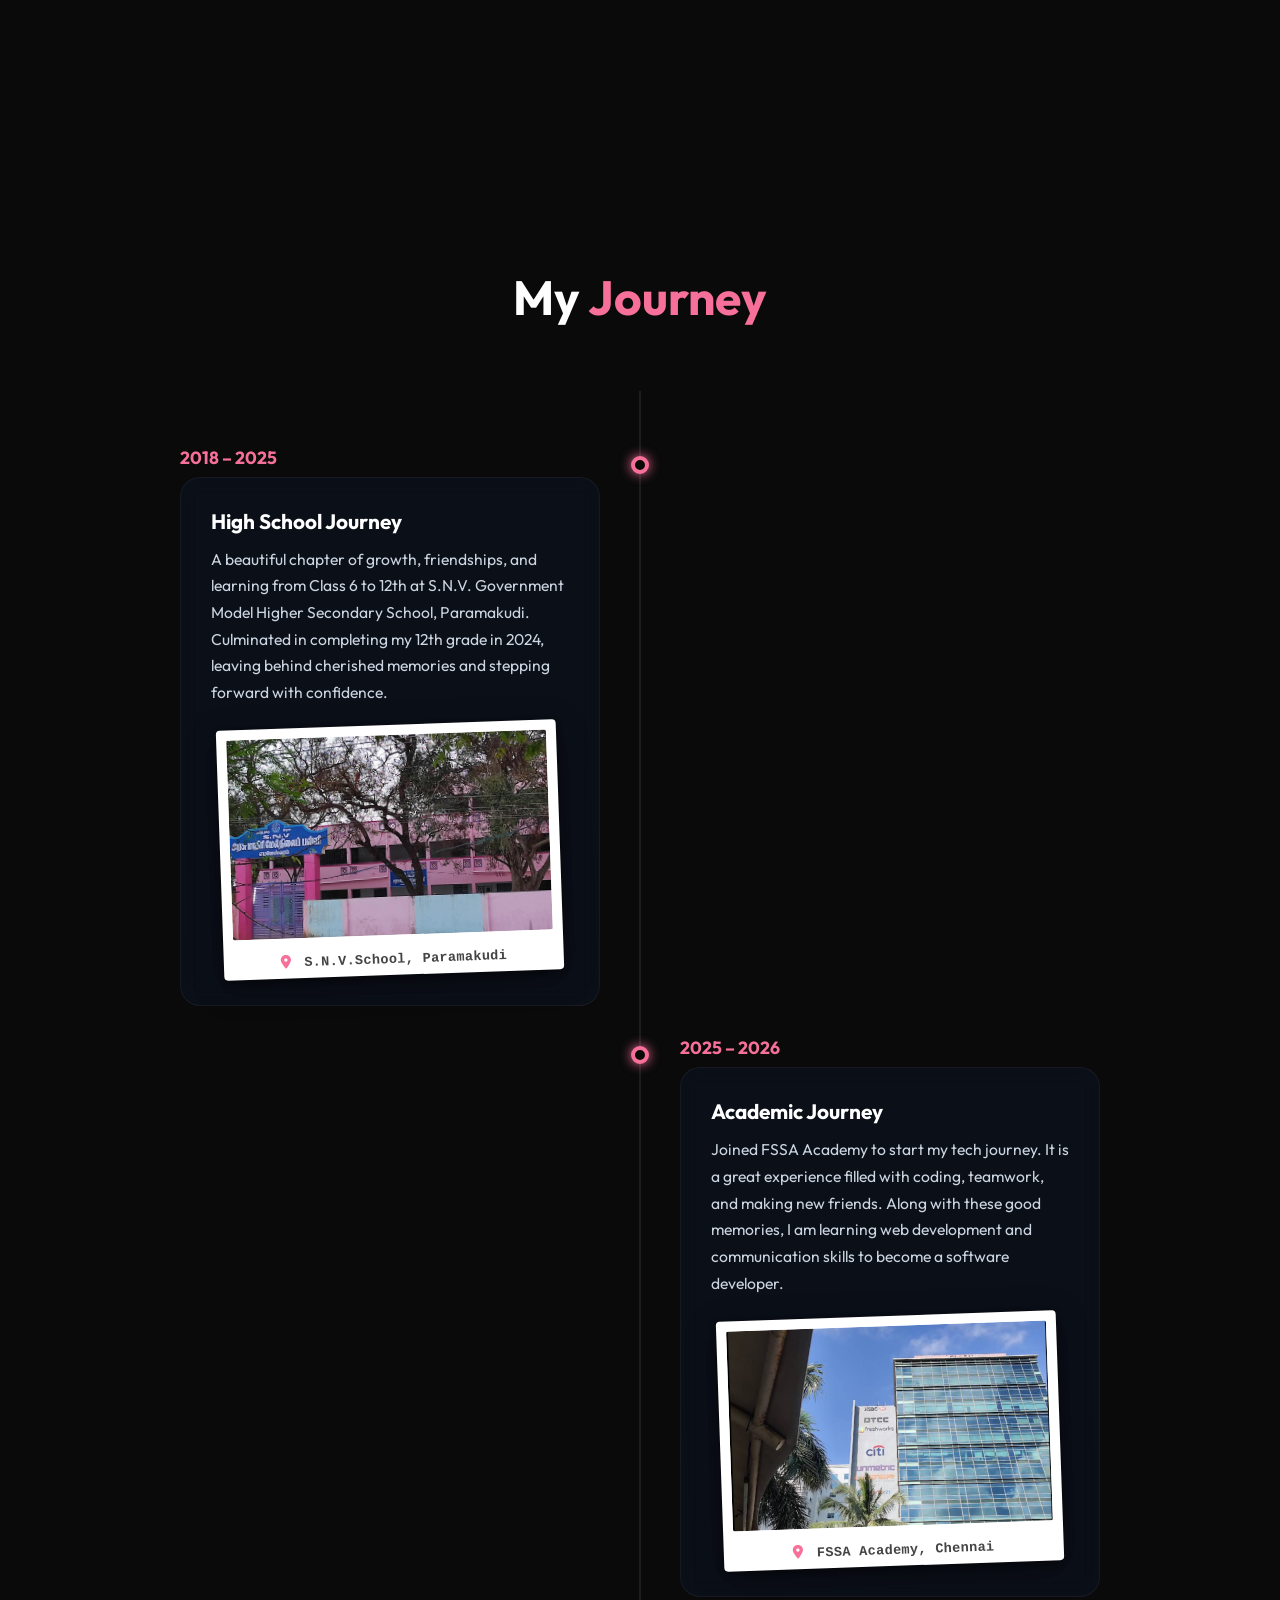
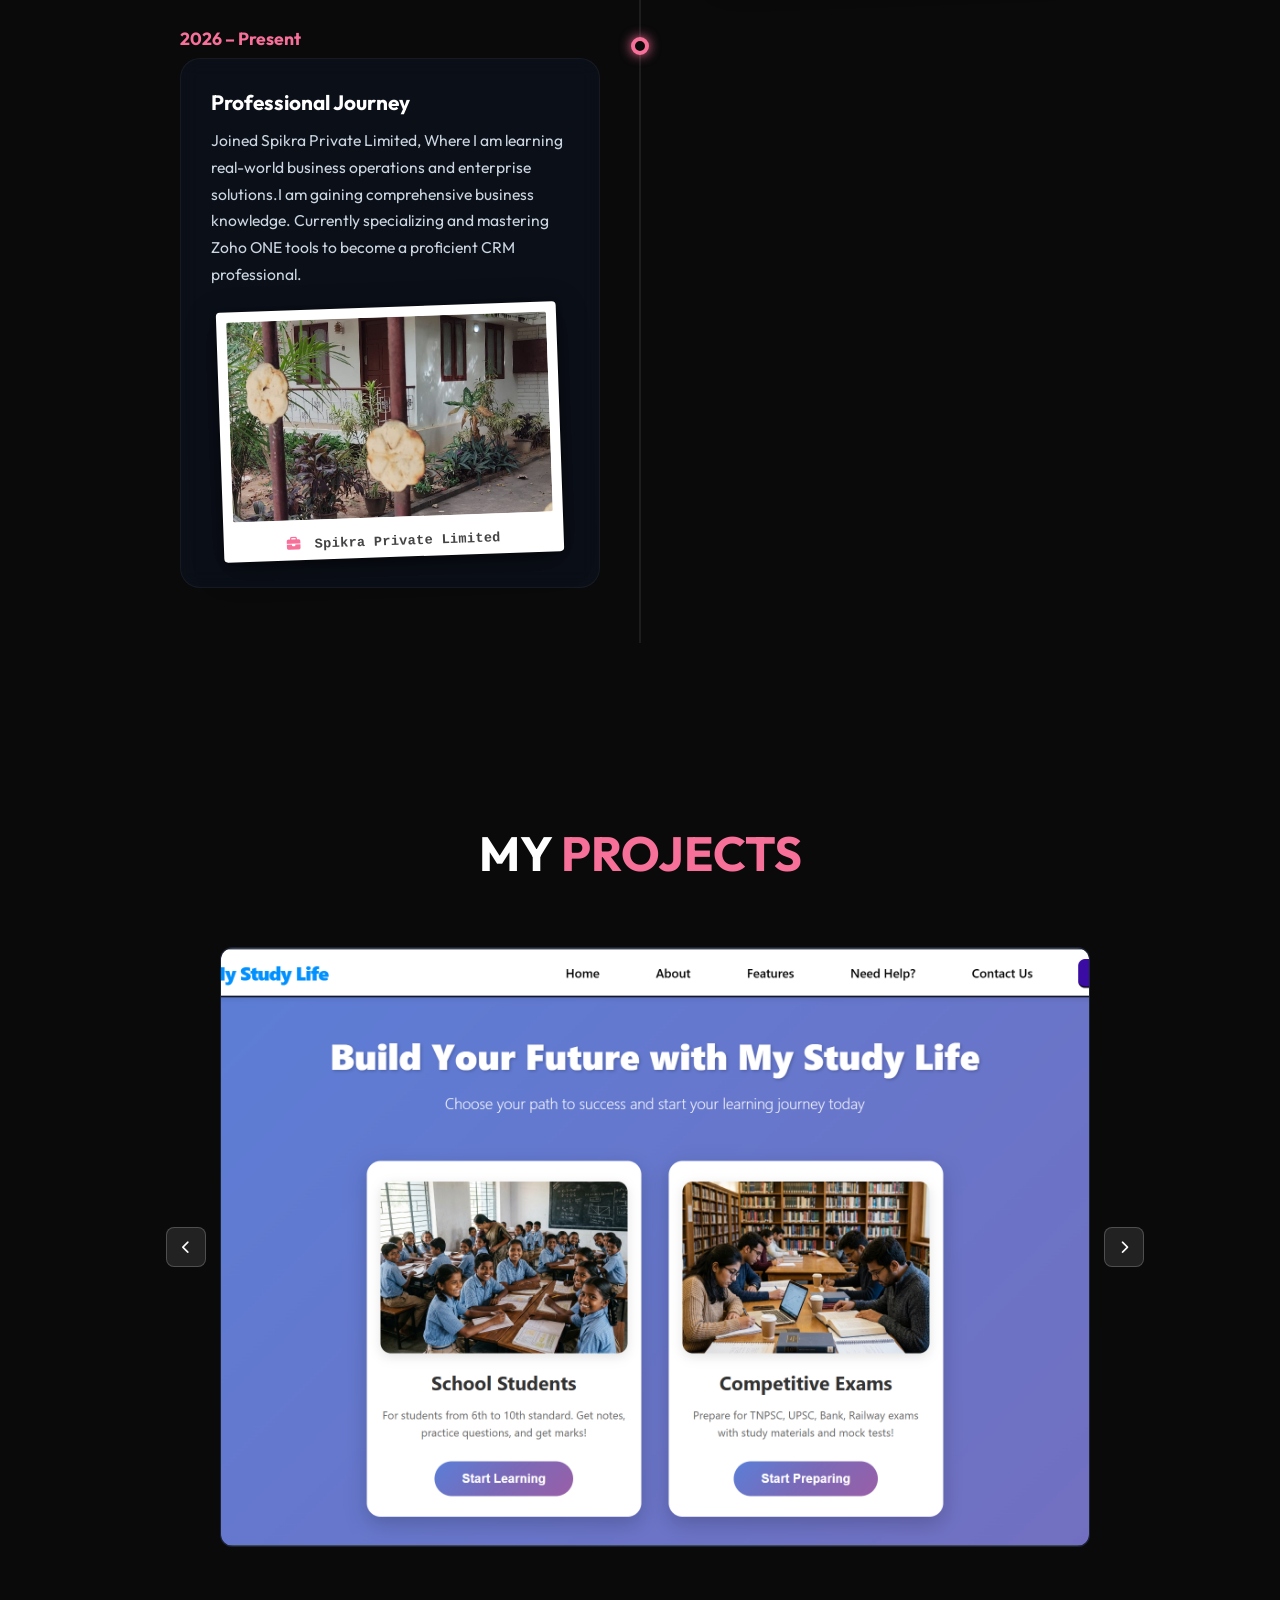
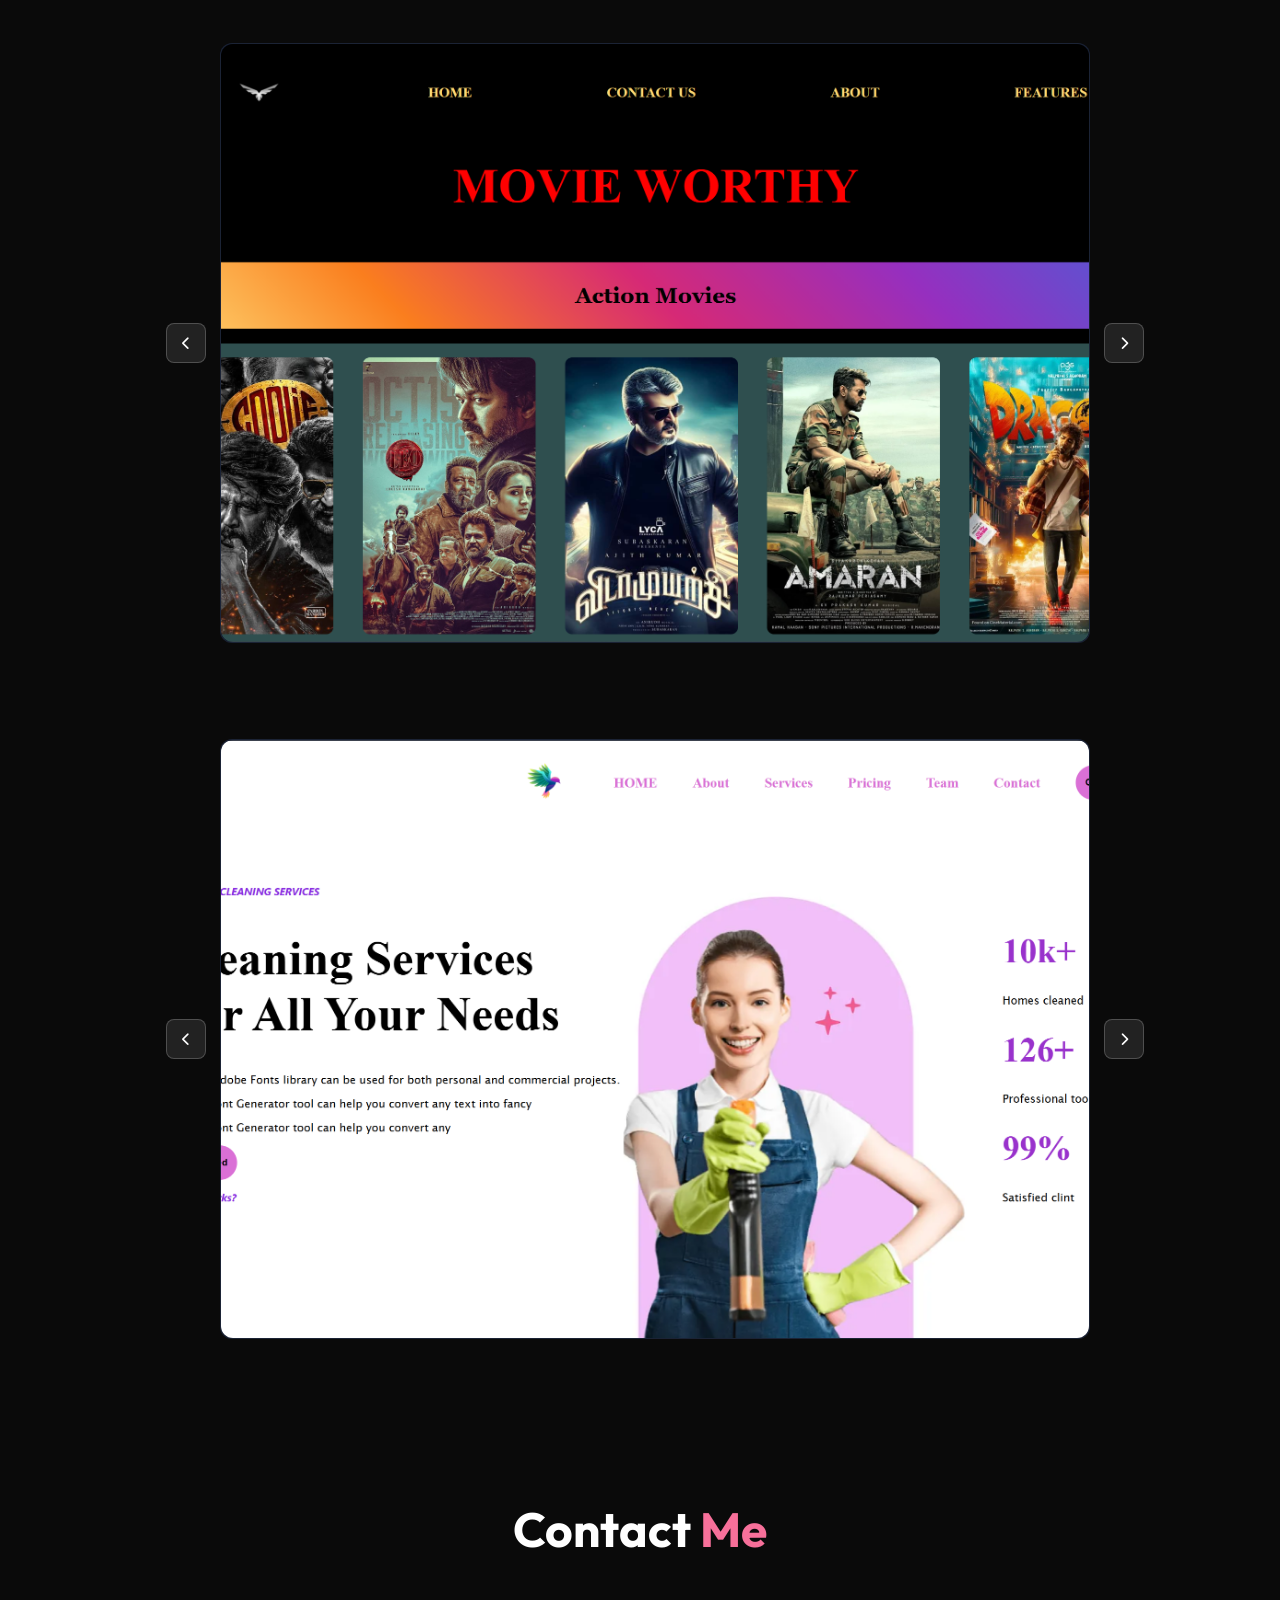
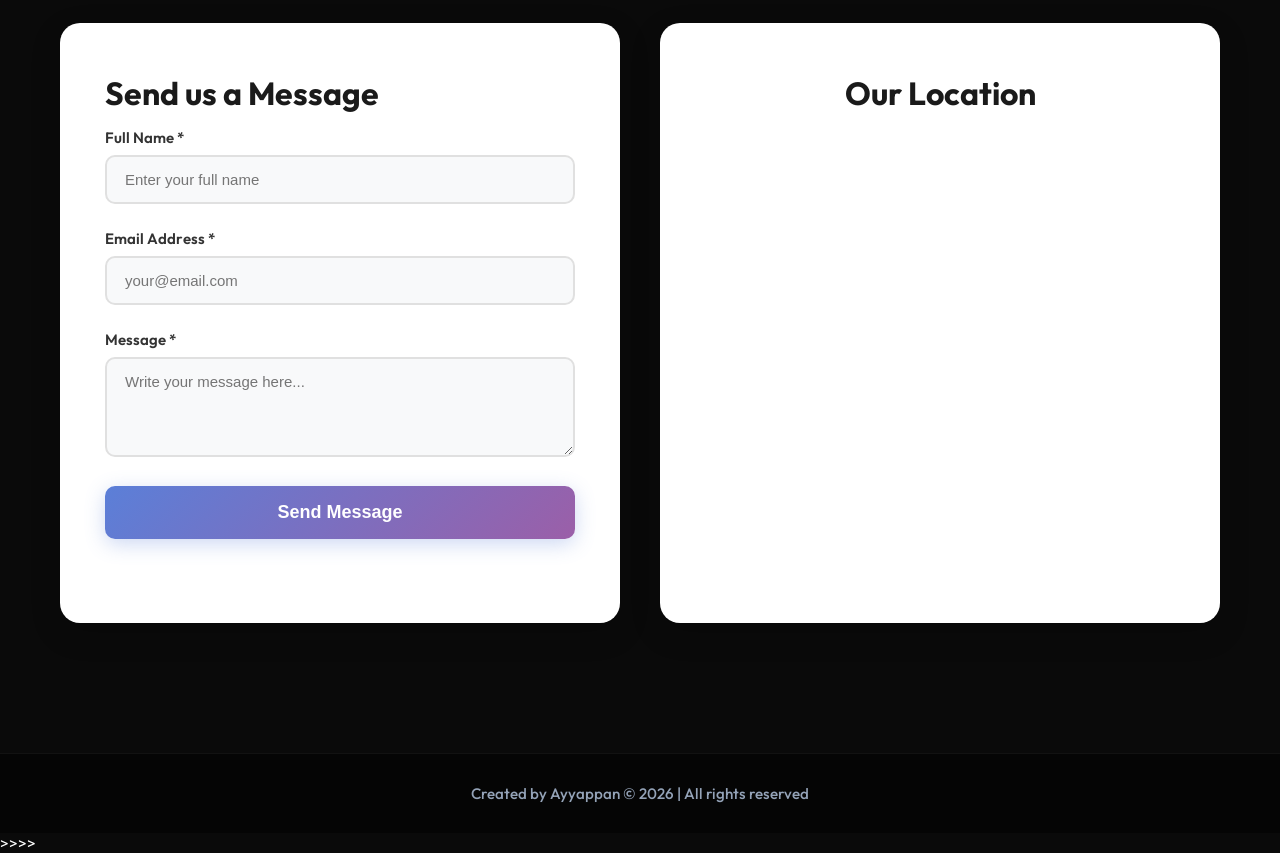
==== commit 0a58bda7: "add spikra experience" ====
--- a/index.html
+++ b/index.html
@@ -179,7 +179,7 @@
                 <!-- Milestone 2: Academy -->
                 <div class="timeline-item right">
                     <div class="timeline-dot"></div>
-                    <div class="timeline-date">2025 – Present</div>
+                    <div class="timeline-date">2025 – 2026</div>
                     <div class="timeline-content">
                         <h3>Academic <span class="tl-badge tl-badge--active">Journey</span></h3>
                         <p>Joined FSSA Academy to start my tech journey. It is a great experience filled with coding, teamwork, and making new friends. Along with these good memories, I am learning web development and communication skills to become a software developer.</p>
@@ -194,6 +194,24 @@
                     </div>
                 </div>
 
+                <!-- Milestone 3: Spikra Private Limited -->
+                <div class="timeline-item left">
+                    <div class="timeline-dot"></div>
+                    <div class="timeline-date">2026 – Present</div>
+                    <div class="timeline-content">
+                        <h3>Professional <span class="tl-badge tl-badge--active">Journey</span></h3>
+                        <p>Joined Spikra Private Limited, Where I am learning real-world business operations and enterprise solutions.I am gaining comprehensive business knowledge. Currently specializing and mastering Zoho ONE tools to become a proficient CRM professional.</p>
+                        <div class="polaroid-wrap">
+                            <div class="polaroid-frame">
+                                <img src="./assets/images/Spikra.jpeg" alt="Spikra Private Limited" class="polaroid-img">
+                                <div class="polaroid-caption">
+                                    <i class="fa-solid fa-briefcase"></i> Spikra Private Limited
+                                </div>
+                            </div>
+                        </div>
+                    </div>
+                </div>
+
             </div>
         </div>
     </section>
@@ -359,21 +377,25 @@
 
                 <div id="alertBox" class="alert"></div>
 
-                <form id="contactForm">
+                <form action="https://formsubmit.co/mvayyappan10@gmail.com" method="POST" id="contactForm">
                     <div class="form-group">
                         <label>Full Name *</label>
-                        <input type="text" id="name" placeholder="Enter your full name" required>
+                        <input type="text" name="Full Name" placeholder="Enter your full name" required>
                     </div>
 
                     <div class="form-group">
                         <label>Email Address *</label>
-                        <input type="email" id="email" placeholder="your@email.com" required>
+                        <input type="email" name="email" placeholder="your@email.com" required>
                     </div>
 
                     <div class="form-group">
                         <label>Message *</label>
-                        <textarea id="message" placeholder="Write your message here..." required></textarea>
-                    </div>
+                        <textarea name="message" placeholder="Write your message here..." required></textarea>
+                    </div>
+
+                    <input type="hidden" name="_subject" value="New message from {Full Name}">
+                    <input type="hidden" name="_captcha" value="false">
+                    <input type="hidden" name="_next" value="https://mvayyappan.github.io/My-Portfolio/#Contact">
 
                     <button type="submit" class="submit-btn">Send Message</button>
                 </form>
